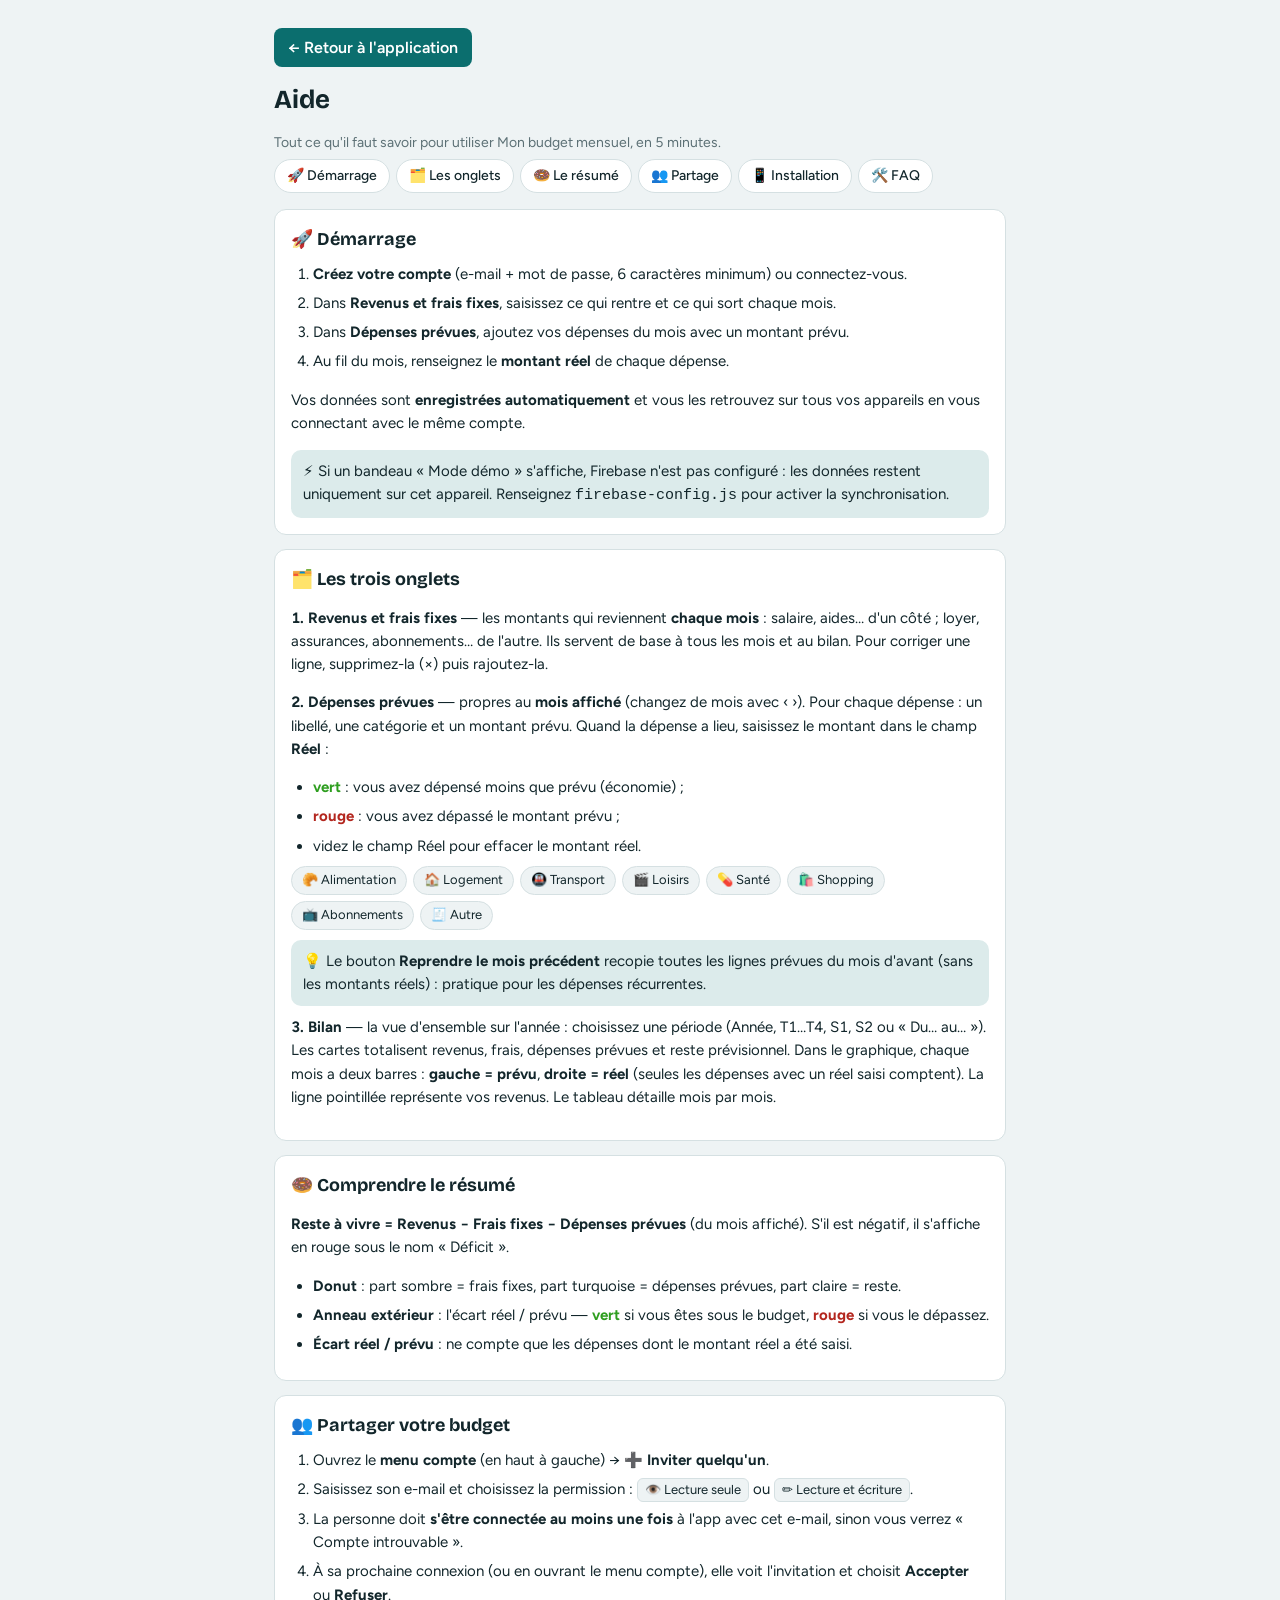
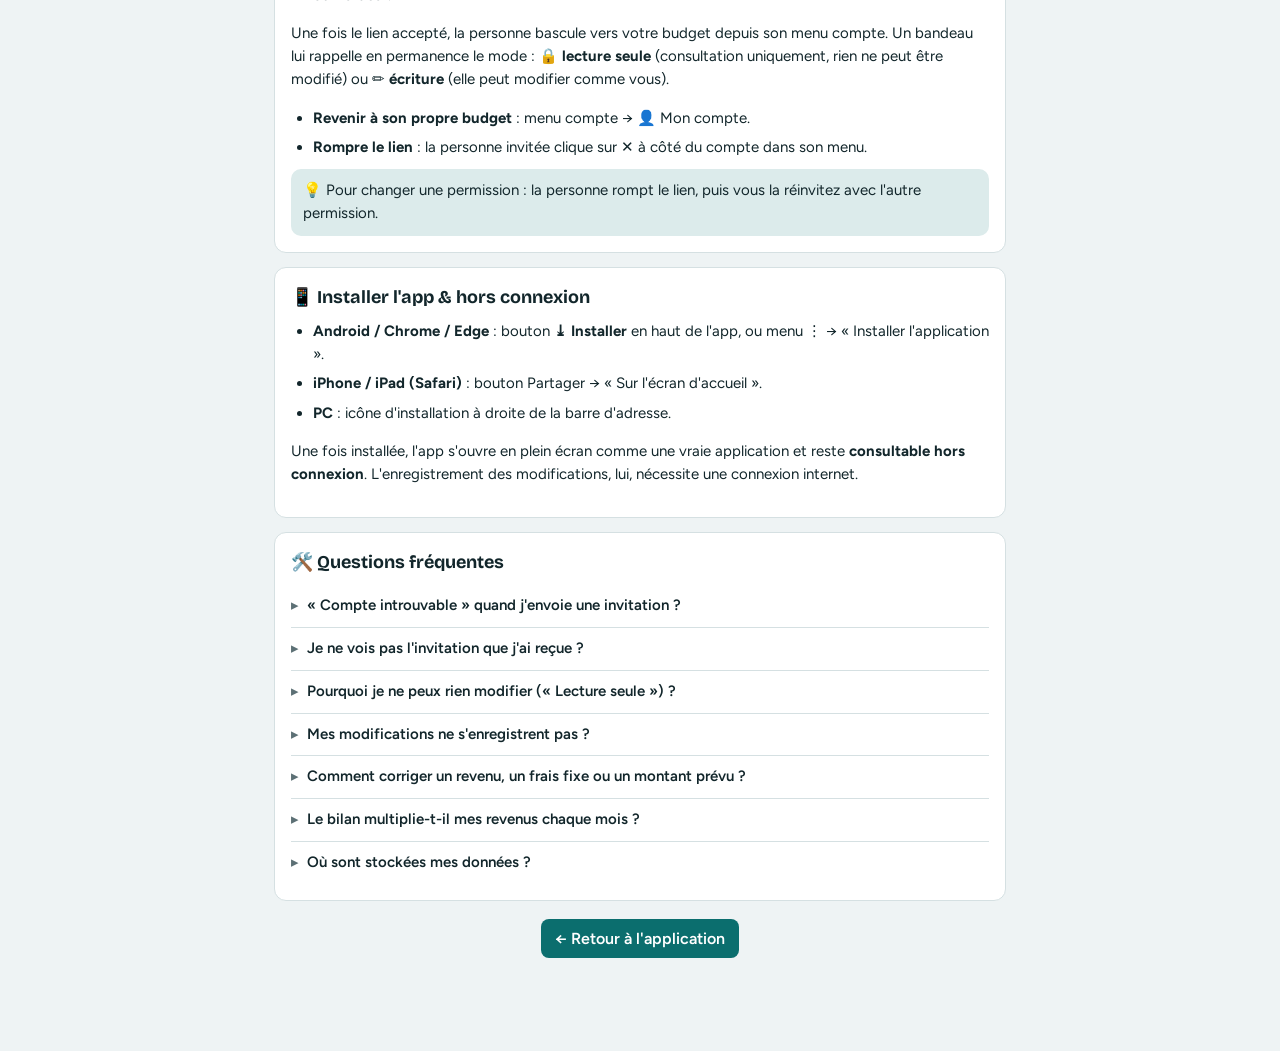
==== aide.html @ 45c4345d "Create aide.html" ====
<!doctype html>
<html lang="fr">
<head>
  <meta charset="utf-8">
  <meta name="viewport" content="width=device-width, initial-scale=1, viewport-fit=cover">
  <title>Aide — Mon budget mensuel</title>
  <meta name="theme-color" content="#EEF3F4" media="(prefers-color-scheme: light)">
  <meta name="theme-color" content="#0F1B1E" media="(prefers-color-scheme: dark)">
  <link rel="manifest" href="./manifest.webmanifest">
  <link rel="icon" href="./icon.svg" type="image/svg+xml">
  <link rel="preconnect" href="https://fonts.googleapis.com">
  <link rel="preconnect" href="https://fonts.gstatic.com" crossorigin>
  <link rel="stylesheet" href="https://fonts.googleapis.com/css2?family=Bricolage+Grotesque:wght@500;700&family=Figtree:wght@400;500;600&display=swap">
  <link rel="stylesheet" href="./styles.css">
  <style>
    html{scroll-behavior:smooth}
    main{max-width:780px}
    section.box{scroll-margin-top:12px}
    section.box p,section.box li{font-size:15px;line-height:1.55}
    section.box ol,section.box ul{margin:8px 0;padding-left:22px;display:grid;gap:6px}
    .btn-back{display:inline-block;background:var(--accent);color:var(--accent-ink);text-decoration:none;font-weight:600;border-radius:8px;padding:8px 14px;margin-bottom:14px}
    .help-nav{display:flex;flex-wrap:wrap;gap:6px;margin:0 0 16px}
    .help-nav a{background:var(--surface);border:1px solid var(--line);color:var(--ink);text-decoration:none;font-size:14px;font-weight:500;border-radius:999px;padding:6px 12px}
    .help-nav a:hover{background:var(--soft)}
    .cats{display:flex;flex-wrap:wrap;gap:6px;margin:8px 0}
    .cats span{background:var(--bg);border:1px solid var(--line);border-radius:999px;padding:4px 10px;font-size:13px}
    .tip{background:var(--soft);border-radius:10px;padding:10px 12px;font-size:14px;margin:10px 0 0}
    .badge{display:inline-block;border:1px solid var(--line);border-radius:6px;padding:1px 7px;font-size:13px;background:var(--bg);white-space:nowrap}
    details{border-bottom:1px solid var(--line);padding:10px 0}
    details:last-of-type{border-bottom:0}
    summary{cursor:pointer;font-weight:600;font-size:15px;list-style:none;display:flex;gap:8px;align-items:baseline}
    summary::-webkit-details-marker{display:none}
    summary::before{content:"▸";color:var(--muted);transition:transform .15s}
    details[open] summary::before{transform:rotate(90deg)}
    details p{margin:8px 0 2px;color:var(--muted)}
    .foot-back{text-align:center;margin-top:18px}
  </style>
</head>
<body>
<main>
  <a class="btn-back" href="./index.html">← Retour à l'application</a>
  <h1>Aide</h1>
  <p class="note">Tout ce qu'il faut savoir pour utiliser Mon budget mensuel, en 5 minutes.</p>

  <nav class="help-nav" aria-label="Sommaire">
    <a href="#demarrage">🚀 Démarrage</a>
    <a href="#onglets">🗂️ Les onglets</a>
    <a href="#resume">🍩 Le résumé</a>
    <a href="#partage">👥 Partage</a>
    <a href="#pwa">📱 Installation</a>
    <a href="#faq">🛠️ FAQ</a>
  </nav>

  <section class="box" id="demarrage">
    <h2>🚀 Démarrage</h2>
    <ol>
      <li><b>Créez votre compte</b> (e-mail + mot de passe, 6 caractères minimum) ou connectez-vous.</li>
      <li>Dans <b>Revenus et frais fixes</b>, saisissez ce qui rentre et ce qui sort chaque mois.</li>
      <li>Dans <b>Dépenses prévues</b>, ajoutez vos dépenses du mois avec un montant prévu.</li>
      <li>Au fil du mois, renseignez le <b>montant réel</b> de chaque dépense.</li>
    </ol>
    <p>Vos données sont <b>enregistrées automatiquement</b> et vous les retrouvez sur tous vos appareils en vous connectant avec le même compte.</p>
    <p class="tip">⚡ Si un bandeau « Mode démo » s'affiche, Firebase n'est pas configuré : les données restent uniquement sur cet appareil. Renseignez <code>firebase-config.js</code> pour activer la synchronisation.</p>
  </section>

  <section class="box" id="onglets">
    <h2>🗂️ Les trois onglets</h2>
    <p><b>1. Revenus et frais fixes</b> — les montants qui reviennent <b>chaque mois</b> : salaire, aides… d'un côté ; loyer, assurances, abonnements… de l'autre. Ils servent de base à tous les mois et au bilan. Pour corriger une ligne, supprimez-la (×) puis rajoutez-la.</p>
    <p><b>2. Dépenses prévues</b> — propres au <b>mois affiché</b> (changez de mois avec ‹ ›). Pour chaque dépense : un libellé, une catégorie et un montant prévu. Quand la dépense a lieu, saisissez le montant dans le champ <b>Réel</b> :</p>
    <ul>
      <li><b class="eco">vert</b> : vous avez dépensé moins que prévu (économie) ;</li>
      <li><b class="neg">rouge</b> : vous avez dépassé le montant prévu ;</li>
      <li>videz le champ Réel pour effacer le montant réel.</li>
    </ul>
    <div class="cats">
      <span>🥐 Alimentation</span><span>🏠 Logement</span><span>🚇 Transport</span><span>🎬 Loisirs</span>
      <span>💊 Santé</span><span>🛍️ Shopping</span><span>📺 Abonnements</span><span>🧾 Autre</span>
    </div>
    <p class="tip">💡 Le bouton <b>Reprendre le mois précédent</b> recopie toutes les lignes prévues du mois d'avant (sans les montants réels) : pratique pour les dépenses récurrentes.</p>
    <p style="margin-top:10px"><b>3. Bilan</b> — la vue d'ensemble sur l'année : choisissez une période (Année, T1…T4, S1, S2 ou « Du… au… »). Les cartes totalisent revenus, frais, dépenses prévues et reste prévisionnel. Dans le graphique, chaque mois a deux barres : <b>gauche = prévu</b>, <b>droite = réel</b> (seules les dépenses avec un réel saisi comptent). La ligne pointillée représente vos revenus. Le tableau détaille mois par mois.</p>
  </section>

  <section class="box" id="resume">
    <h2>🍩 Comprendre le résumé</h2>
    <p><b>Reste à vivre = Revenus − Frais fixes − Dépenses prévues</b> (du mois affiché). S'il est négatif, il s'affiche en rouge sous le nom « Déficit ».</p>
    <ul>
      <li><b>Donut</b> : part sombre = frais fixes, part turquoise = dépenses prévues, part claire = reste.</li>
      <li><b>Anneau extérieur</b> : l'écart réel / prévu — <b class="eco">vert</b> si vous êtes sous le budget, <b class="neg">rouge</b> si vous le dépassez.</li>
      <li><b>Écart réel / prévu</b> : ne compte que les dépenses dont le montant réel a été saisi.</li>
    </ul>
  </section>

  <section class="box" id="partage">
    <h2>👥 Partager votre budget</h2>
    <ol>
      <li>Ouvrez le <b>menu compte</b> (en haut à gauche) → <b>➕ Inviter quelqu'un</b>.</li>
      <li>Saisissez son e-mail et choisissez la permission : <span class="badge">👁️ Lecture seule</span> ou <span class="badge">✏️ Lecture et écriture</span>.</li>
      <li>La personne doit <b>s'être connectée au moins une fois</b> à l'app avec cet e-mail, sinon vous verrez « Compte introuvable ».</li>
      <li>À sa prochaine connexion (ou en ouvrant le menu compte), elle voit l'invitation et choisit <b>Accepter</b> ou <b>Refuser</b>.</li>
    </ol>
    <p>Une fois le lien accepté, la personne bascule vers votre budget depuis son menu compte. Un bandeau lui rappelle en permanence le mode : <b>🔒 lecture seule</b> (consultation uniquement, rien ne peut être modifié) ou <b>✏️ écriture</b> (elle peut modifier comme vous).</p>
    <ul>
      <li><b>Revenir à son propre budget</b> : menu compte → 👤 Mon compte.</li>
      <li><b>Rompre le lien</b> : la personne invitée clique sur ✕ à côté du compte dans son menu.</li>
    </ul>
    <p class="tip">💡 Pour changer une permission : la personne rompt le lien, puis vous la réinvitez avec l'autre permission.</p>
  </section>

  <section class="box" id="pwa">
    <h2>📱 Installer l'app &amp; hors connexion</h2>
    <ul>
      <li><b>Android / Chrome / Edge</b> : bouton <b>⤓ Installer</b> en haut de l'app, ou menu ⋮ → « Installer l'application ».</li>
      <li><b>iPhone / iPad (Safari)</b> : bouton Partager → « Sur l'écran d'accueil ».</li>
      <li><b>PC</b> : icône d'installation à droite de la barre d'adresse.</li>
    </ul>
    <p>Une fois installée, l'app s'ouvre en plein écran comme une vraie application et reste <b>consultable hors connexion</b>. L'enregistrement des modifications, lui, nécessite une connexion internet.</p>
  </section>

  <section class="box" id="faq">
    <h2>🛠️ Questions fréquentes</h2>
    <details>
      <summary>« Compte introuvable » quand j'envoie une invitation ?</summary>
      <p>La personne doit d'abord créer son compte et se connecter au moins une fois à l'app avec l'e-mail que vous avez saisi. Ensuite, réessayez.</p>
    </details>
    <details>
      <summary>Je ne vois pas l'invitation que j'ai reçue ?</summary>
      <p>Elle s'affiche à la connexion. Ouvrez le menu compte (en haut à gauche) pour revérifier, ou déconnectez-vous puis reconnectez-vous.</p>
    </details>
    <details>
      <summary>Pourquoi je ne peux rien modifier (« Lecture seule ») ?</summary>
      <p>Vous consultez le budget de quelqu'un avec la permission 👁️. Demandez-lui de vous réinviter avec la permission ✏️ (après avoir rompu le lien).</p>
    </details>
    <details>
      <summary>Mes modifications ne s'enregistrent pas ?</summary>
      <p>Vérifiez votre connexion internet : un message « Enregistrement impossible » apparaît si la sauvegarde échoue. Assurez-vous aussi de ne pas être en mode démo (bandeau en haut).</p>
    </details>
    <details>
      <summary>Comment corriger un revenu, un frais fixe ou un montant prévu ?</summary>
      <p>Supprimez la ligne avec × puis rajoutez-la avec le bon montant. Seul le champ « Réel » des dépenses prévues est modifiable directement.</p>
    </details>
    <details>
      <summary>Le bilan multiplie-t-il mes revenus chaque mois ?</summary>
      <p>Oui : revenus et frais fixes sont considérés comme identiques chaque mois, multipliés par le nombre de mois de la période. Seules les dépenses prévues varient d'un mois à l'autre.</p>
    </details>
    <details>
      <summary>Où sont stockées mes données ?</summary>
      <p>Dans votre projet Firebase, rattachées à votre compte. Elles ne sont accessibles qu'à vous et aux personnes liées ayant accepté votre invitation, selon la permission accordée. La connexion est gérée par Firebase Authentication.</p>
    </details>
  </section>

  <p class="foot-back"><a class="btn-back" href="./index.html">← Retour à l'application</a></p>
</main>
<script>
if ('serviceWorker' in navigator && (location.protocol === 'https:' || location.hostname === 'localhost')) {
  navigator.serviceWorker.register('./sw.js').catch(function(){});
}
</script>
</body>
</html>
---- styles.css ----
/* ═══════════ Mon budget mensuel — styles ═══════════
   Base : design du collègue · Ajouts : connexion, comptes liés, modales, toast (repo) */
:root{--bg:#EEF3F4;--surface:#FFFFFF;--ink:#12262B;--muted:#5C7075;--line:#D5E0E2;--accent:#0B6E6E;--accent-ink:#FFFFFF;--pos:#0B6E6E;--neg:#B3261E;--soft:#DCEBEB;--c1:#12262B;--c2:#0B6E6E;--c3:#9CCFCB;--eco:#2E9E1F}
@media (prefers-color-scheme:dark){:root{--bg:#0F1B1E;--surface:#17282C;--ink:#E7F0F1;--muted:#93A9AD;--line:#2A4146;--accent:#4FC3C0;--accent-ink:#0F1B1E;--pos:#4FC3C0;--neg:#FF8A80;--soft:#1F383C;--c1:#C9D8DA;--c2:#4FC3C0;--c3:#3E7F83;--eco:#A3E635}}
*{box-sizing:border-box}
[hidden]{display:none!important}
html{scroll-padding-top:env(safe-area-inset-top,0px)}
body{margin:0;background:var(--bg);color:var(--ink);font:400 16px/1.45 Figtree,system-ui,-apple-system,"Segoe UI",sans-serif;font-variant-numeric:tabular-nums;padding-top:env(safe-area-inset-top,0px);padding-bottom:env(safe-area-inset-bottom,0px)}
main{max-width:640px;margin:0 auto;padding:20px 16px 48px}
h1,h2,.big{font-family:"Bricolage Grotesque",Figtree,system-ui,sans-serif}
h1{font-size:22px;margin:0 0 14px;font-weight:700}
h2{font-size:18px;margin:0 0 10px;font-weight:700}
.month{display:flex;align-items:center;justify-content:space-between;background:var(--surface);border:1px solid var(--line);border-radius:12px;padding:6px}
.month b{font-family:"Bricolage Grotesque",sans-serif;font-size:18px;text-transform:capitalize}
button{font:inherit;cursor:pointer;border:0;border-radius:8px;padding:8px 14px;background:var(--accent);color:var(--accent-ink);font-weight:600}
button.ghost{background:transparent;color:var(--ink);padding:8px 12px}
button.ghost:hover{background:var(--soft)}
button:disabled{opacity:.5;cursor:not-allowed}
button:focus-visible,input:focus-visible,select:focus-visible{outline:2px solid var(--accent);outline-offset:2px}
.sum{margin:14px 0;background:var(--surface);border:1px solid var(--line);border-radius:12px;padding:16px}
.rest{display:flex;justify-content:space-between;align-items:baseline;gap:8px}
.rest span{color:var(--muted)}
.big{font-size:34px;font-weight:700;line-height:1.1}
.pos{color:var(--pos)}.neg{color:var(--neg)}.eco{color:var(--eco)}
.pie{display:flex;align-items:center;justify-content:center;gap:18px;flex-wrap:wrap}
.donut{position:relative;width:150px;height:150px;flex:0 0 auto}
.donut svg{width:100%;height:100%;display:block}
.donut .mid{position:absolute;inset:0;display:flex;flex-direction:column;align-items:center;justify-content:center;text-align:center}
.donut .mid span{font-size:12px;color:var(--muted)}
.donut .mid b{font-family:"Bricolage Grotesque",sans-serif;font-size:16px;line-height:1.15}
.legend{flex:1 1 170px;display:grid;gap:9px;font-size:14px}
.legend div{display:flex;align-items:center;gap:8px}
.legend i{width:12px;height:12px;border-radius:3px;background:var(--c);flex:0 0 auto}
.legend span{flex:1;color:var(--muted)}
.legend b{font-weight:600}
.gap{display:flex;justify-content:space-between;gap:8px;margin-top:14px;padding-top:10px;border-top:1px solid var(--line);font-size:14px}
.muted{color:var(--muted)}
.tabs{display:flex;gap:4px;background:var(--soft);padding:4px;border-radius:12px;margin:18px 0 14px}
.tabs button{flex:1;background:transparent;color:var(--muted);padding:10px 8px}
.tabs button[aria-selected="true"],.tabs button.on{background:var(--surface);color:var(--ink);box-shadow:0 1px 2px rgba(0,0,0,.12)}
section.box{background:var(--surface);border:1px solid var(--line);border-radius:12px;padding:16px;margin-bottom:14px}
.row{display:flex;align-items:center;gap:8px;padding:9px 0;border-bottom:1px solid var(--line)}
.row:last-of-type{border-bottom:0}
.row .n{flex:1;min-width:0;overflow-wrap:anywhere}
.row .n small{display:block;color:var(--muted);font-size:13px}
.row .a{font-weight:600;white-space:nowrap}
.x{background:transparent;color:var(--muted);padding:4px 10px;font-size:20px;line-height:1}
.x:hover{color:var(--neg)}
.tot{display:flex;justify-content:space-between;font-weight:600;padding-top:10px;border-top:2px solid var(--line);margin-top:4px}
.empty{color:var(--muted);margin:4px 0 8px}
form{display:flex;flex-wrap:wrap;gap:8px;margin-top:12px}
input,select{font:inherit;color:var(--ink);background:var(--bg);border:1px solid var(--line);border-radius:8px;padding:9px 10px;min-width:0}
input:disabled{opacity:.6}
form input[name=name]{flex:2 1 140px}
form input[name=amount]{flex:1 1 90px}
form select{flex:1 1 120px}
form button{flex:0 0 auto}
.real{width:92px;text-align:right;padding:6px 8px}
.delta{font-size:13px}
.note{color:var(--muted);font-size:14px;margin:0 0 6px}
.foot{display:flex;gap:8px;justify-content:flex-end;margin-top:6px}
.presets{display:flex;flex-wrap:wrap;gap:6px;margin-bottom:12px}
.chip{background:var(--bg);color:var(--ink);border:1px solid var(--line);padding:6px 12px}
.chip[aria-pressed="true"]{background:var(--accent);color:var(--accent-ink);border-color:var(--accent)}
.per{display:flex;align-items:center;gap:12px;flex-wrap:wrap}
.per label{display:flex;align-items:center;gap:6px}
.cards{display:grid;grid-template-columns:1fr 1fr;gap:10px}
.card{background:var(--bg);border-radius:10px;padding:10px 12px}
.card span{display:block;color:var(--muted);font-size:13px}
.card b{font-family:"Bricolage Grotesque",sans-serif;font-size:19px}
.scroll{overflow-x:auto}
.lg{display:flex;flex-wrap:wrap;gap:6px 14px;font-size:13px;color:var(--muted);margin-top:8px}
.lg i{display:inline-block;width:10px;height:10px;border-radius:2px;margin-right:5px;vertical-align:-1px}
.lg i.dash{background:none;border-top:2px dashed var(--ink);height:0;width:14px;border-radius:0}
table{width:100%;border-collapse:collapse;font-size:14px;min-width:420px}
th,td{padding:7px 6px;text-align:right;border-bottom:1px solid var(--line)}
th:first-child,td:first-child{text-align:left}
th{color:var(--muted);font-weight:500;font-size:13px}
tfoot td{font-weight:600;border-bottom:0}

/* ══════════ Ajouts repo : barre supérieure, comptes liés, connexion, modales ══════════ */
.topbar{max-width:640px;margin:0 auto;padding:12px 16px 0;display:flex;align-items:center;justify-content:space-between;gap:8px}
.top-actions{display:flex;align-items:center;gap:4px;min-width:0}
.user-chip{color:var(--muted);font-size:13px;max-width:150px;overflow:hidden;text-overflow:ellipsis;white-space:nowrap}
@media (max-width:560px){.user-chip{display:none}}
.account-switcher{position:relative;min-width:0}
.account-btn{display:flex;align-items:center;gap:6px;border:1px solid var(--line);background:var(--surface);max-width:220px}
.account-btn span:first-child{overflow:hidden;text-overflow:ellipsis;white-space:nowrap}
.account-btn .chevron{font-size:12px;color:var(--muted)}
.account-btn.open{border-color:var(--accent)}
.account-menu{position:absolute;top:calc(100% + 6px);left:0;z-index:40;width:min(320px,86vw);background:var(--surface);border:1px solid var(--line);border-radius:12px;padding:6px;box-shadow:0 8px 24px rgba(0,0,0,.18)}
.account-option{display:flex;align-items:center;gap:8px;width:100%;background:transparent;color:var(--ink);font-weight:500;text-align:left;padding:9px 10px;border-radius:8px}
.account-option:hover{background:var(--soft)}
.account-option.active{background:var(--soft);font-weight:600}
.account-option .mail{flex:1;min-width:0;overflow:hidden;text-overflow:ellipsis;white-space:nowrap}
.account-icon{flex:0 0 auto}
.account-permission{font-size:12px;color:var(--muted);white-space:nowrap}
.account-row{display:flex;align-items:center;gap:2px}
.account-row .account-option{flex:1;min-width:0}
.account-row.active .account-option{background:var(--soft);font-weight:600}
.unlink-btn{background:transparent;color:var(--muted);padding:6px 8px;font-size:14px}
.unlink-btn:hover{color:var(--neg)}
.menu-separator{border-top:1px solid var(--line);margin:6px 4px}
.menu-empty{color:var(--muted);font-size:13px;margin:6px 10px}
.invite-option{color:var(--accent)}
.banner{max-width:608px;margin:10px auto 0;padding:9px 14px;background:var(--surface);border:1px solid var(--line);border-radius:10px;font-size:14px;color:var(--muted);width:calc(100% - 32px)}
.banner.link{color:var(--ink);border-color:var(--neg)}
.banner.link.write-mode{border-color:var(--accent)}
.banner b{overflow-wrap:anywhere}
.auth-wrap{min-height:100vh;display:grid;place-items:center;padding:20px 16px}
.auth-card{width:min(420px,100%);background:var(--surface);border:1px solid var(--line);border-radius:14px;padding:22px}
.auth-tabs{margin:14px 0 4px}
.lbl{display:grid;gap:6px;font-size:14px;color:var(--muted);font-weight:500;flex:1 1 100%;margin-top:8px}
.lbl input,.lbl select{width:100%}
#auth-form button[type=submit]{flex:1 1 100%;margin-top:12px;padding:11px}
.error{color:var(--neg);font-size:14px;margin:8px 0 0;flex:1 1 100%}
.modal-back{position:fixed;inset:0;z-index:60;background:rgba(10,20,22,.5);display:grid;place-items:center;padding:16px}
.modal{width:min(440px,100%);max-height:85vh;overflow:auto;background:var(--surface);border:1px solid var(--line);border-radius:14px;padding:20px}
.modal-actions{display:flex;justify-content:flex-end;gap:8px;margin-top:16px}
.pending-item{display:flex;align-items:center;justify-content:space-between;gap:10px;flex-wrap:wrap;padding:10px 0;border-bottom:1px solid var(--line)}
.pending-item:last-child{border-bottom:0}
.pending-email{font-weight:600;overflow-wrap:anywhere}
.pending-permission{font-size:13px;color:var(--muted)}
.pending-actions{display:flex;gap:6px}
.btn-refuse{background:transparent;color:var(--neg);border:1px solid var(--line)}
.toast{position:fixed;left:50%;bottom:calc(20px + env(safe-area-inset-bottom,0px));transform:translateX(-50%) translateY(8px);z-index:80;background:var(--ink);color:var(--bg);padding:10px 16px;border-radius:10px;font-size:14px;font-weight:500;opacity:0;transition:opacity .25s,transform .25s;max-width:90vw;text-align:center}
.toast.show{opacity:1;transform:translateX(-50%) translateY(0)}

/* ══════════ RESPONSIVE : téléphone / tablette / PC ══════════ */

/* ── Téléphones (≤ 599 px) : compact ── */
@media (max-width:599.98px){
  main{padding:16px 12px 40px}
  .topbar{padding:10px 12px 0}
  h1{font-size:20px}
  .tabs button{font-size:13px;padding:9px 4px;line-height:1.25}
  .account-btn{max-width:160px}
  .banner{width:calc(100% - 24px)}
  .sum{padding:14px}
  section.box{padding:14px}
  .real{width:78px}
  .modal{padding:16px}
}
/* Petits téléphones (≤ 480 px) : formulaires empilés, grosses zones tactiles */
@media (max-width:480px){
  form input[name=name],form input[name=amount],form select{flex:1 1 100%}
  form button{flex:1 1 100%;padding:11px}
  .cards{gap:8px}
  .card b{font-size:17px}
}

/* ── Tablettes (≥ 600 px) : colonne élargie ── */
@media (min-width:600px){
  main{max-width:720px;padding:24px 20px 56px}
  .topbar{max-width:720px;padding:14px 20px 0}
  .banner{max-width:688px}
  .donut{width:160px;height:160px}
  .cards{grid-template-columns:repeat(4,1fr)}
  .auth-card{padding:26px}
}

/* ── PC et tablette paysage (≥ 900 px) : mise en page 2 colonnes ── */
@media (min-width:900px){
  main{max-width:960px;padding:28px 24px 64px}
  .topbar{max-width:960px;padding:16px 24px 0}
  .banner{max-width:928px}
  h1{font-size:26px}
  .sum{padding:20px}
  .donut{width:180px;height:180px}
  .donut .mid b{font-size:18px}
  .legend{max-width:420px;font-size:15px}
  .pie{gap:28px}
  /* Onglet « Revenus et frais fixes » : les deux listes côte à côte */
  #view.tab-fixes{display:grid;grid-template-columns:1fr 1fr;gap:14px;align-items:start}
  #view.tab-fixes>section.box{margin-bottom:0}
  /* Onglet « Bilan » : Période + cartes côte à côte, graphique et tableau en pleine largeur */
  #view.tab-year{display:grid;grid-template-columns:1fr 1fr;gap:14px;align-items:start}
  #view.tab-year>.month{grid-column:1/-1;margin-bottom:0!important}
  #view.tab-year>section.box{margin-bottom:0}
  #view.tab-year>section.box:nth-of-type(n+3){grid-column:1/-1}
  .cards{grid-template-columns:1fr 1fr}
  table{min-width:0}
  .row{padding:10px 0}
}
/* ══════════ v4 : accès accordés, vérification, annulation ══════════ */
.menu-title{font-size:12px;text-transform:uppercase;letter-spacing:.04em;color:var(--muted);margin:8px 10px 4px;font-weight:600}
.account-option.static{cursor:default}
.account-option.static:hover{background:transparent}
.banner.warn{border-color:var(--accent);color:var(--ink);display:flex;flex-wrap:wrap;align-items:center;gap:8px}
.banner.warn span{flex:1 1 220px}
button.sm{padding:5px 10px;font-size:13px}
.link-btn{background:none;color:var(--accent);font-weight:600;padding:8px 0;font-size:14px;text-decoration:underline;width:100%;text-align:center}
.error.ok{color:var(--pos)}
.toast{display:flex;align-items:center;justify-content:center;gap:10px}
.toast-btn{background:transparent;color:var(--bg);border:1px solid currentColor;border-radius:6px;padding:3px 10px;font-size:13px;font-weight:600}
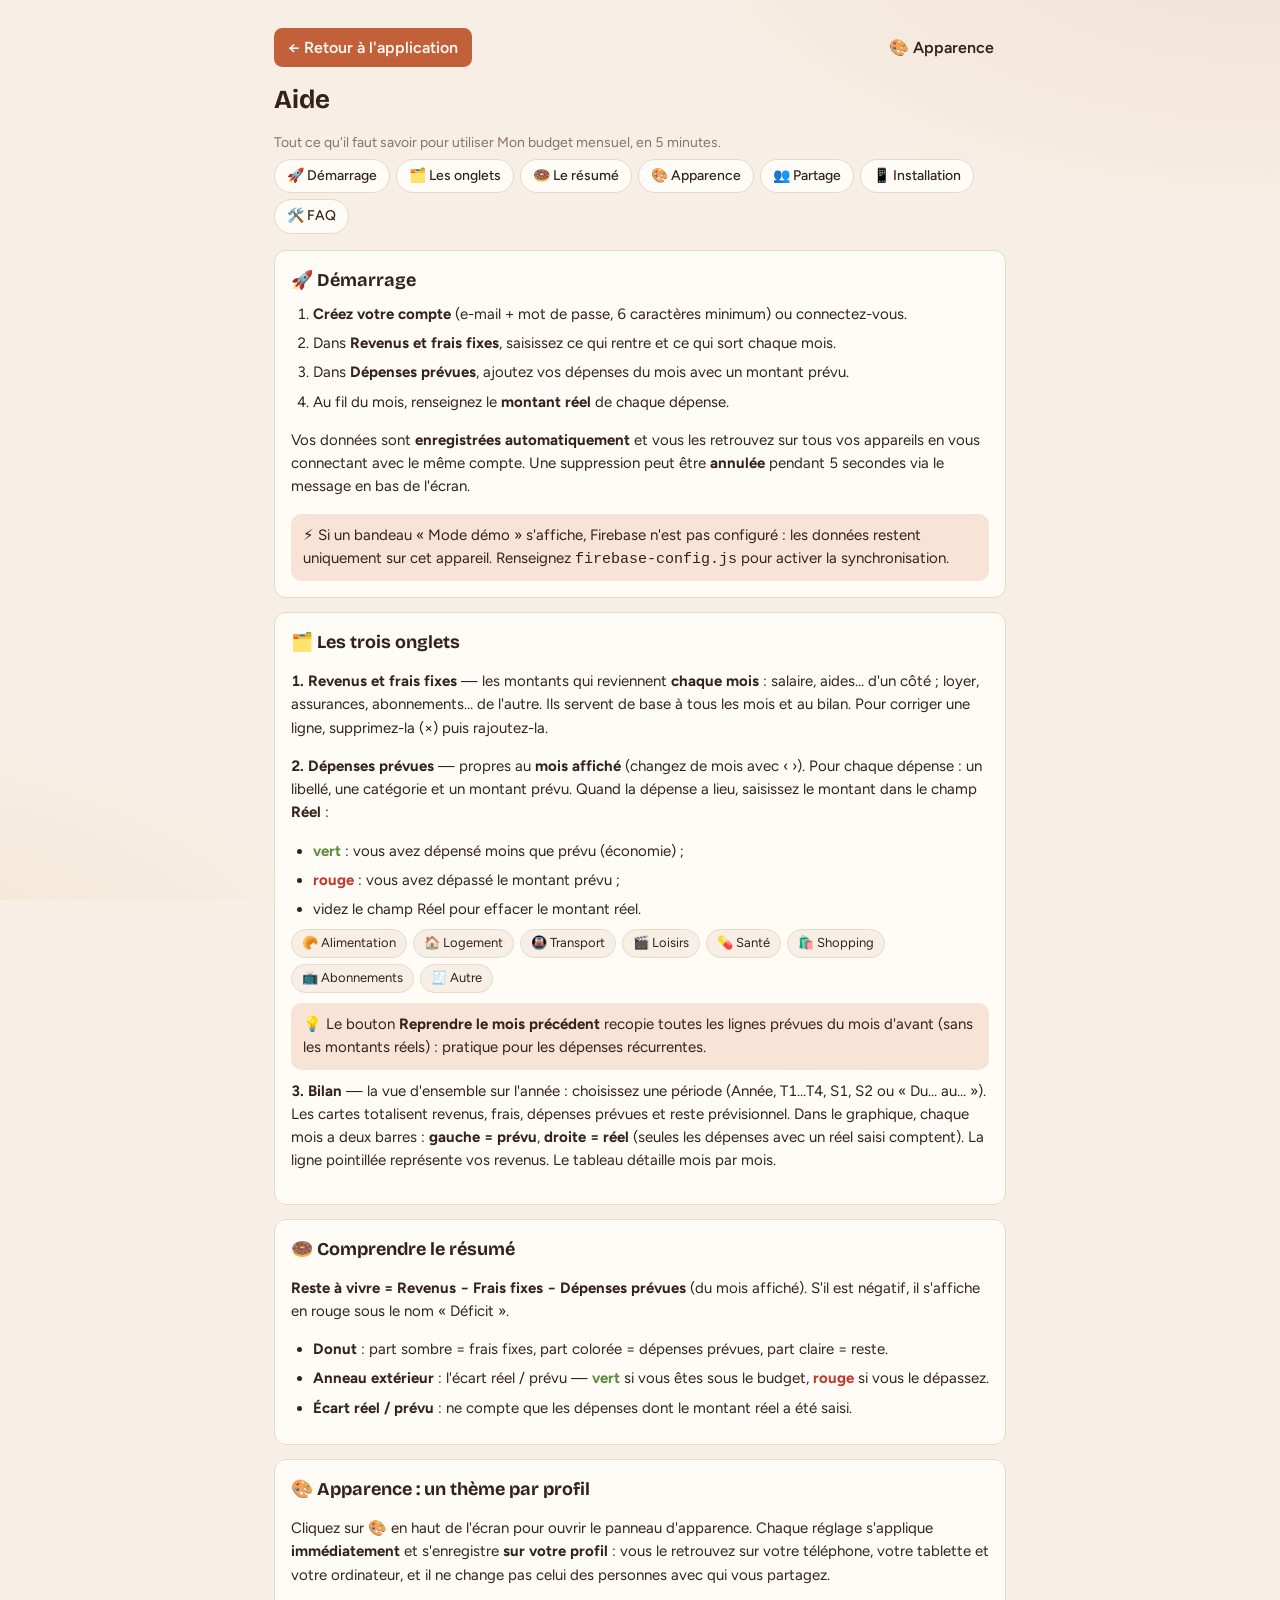
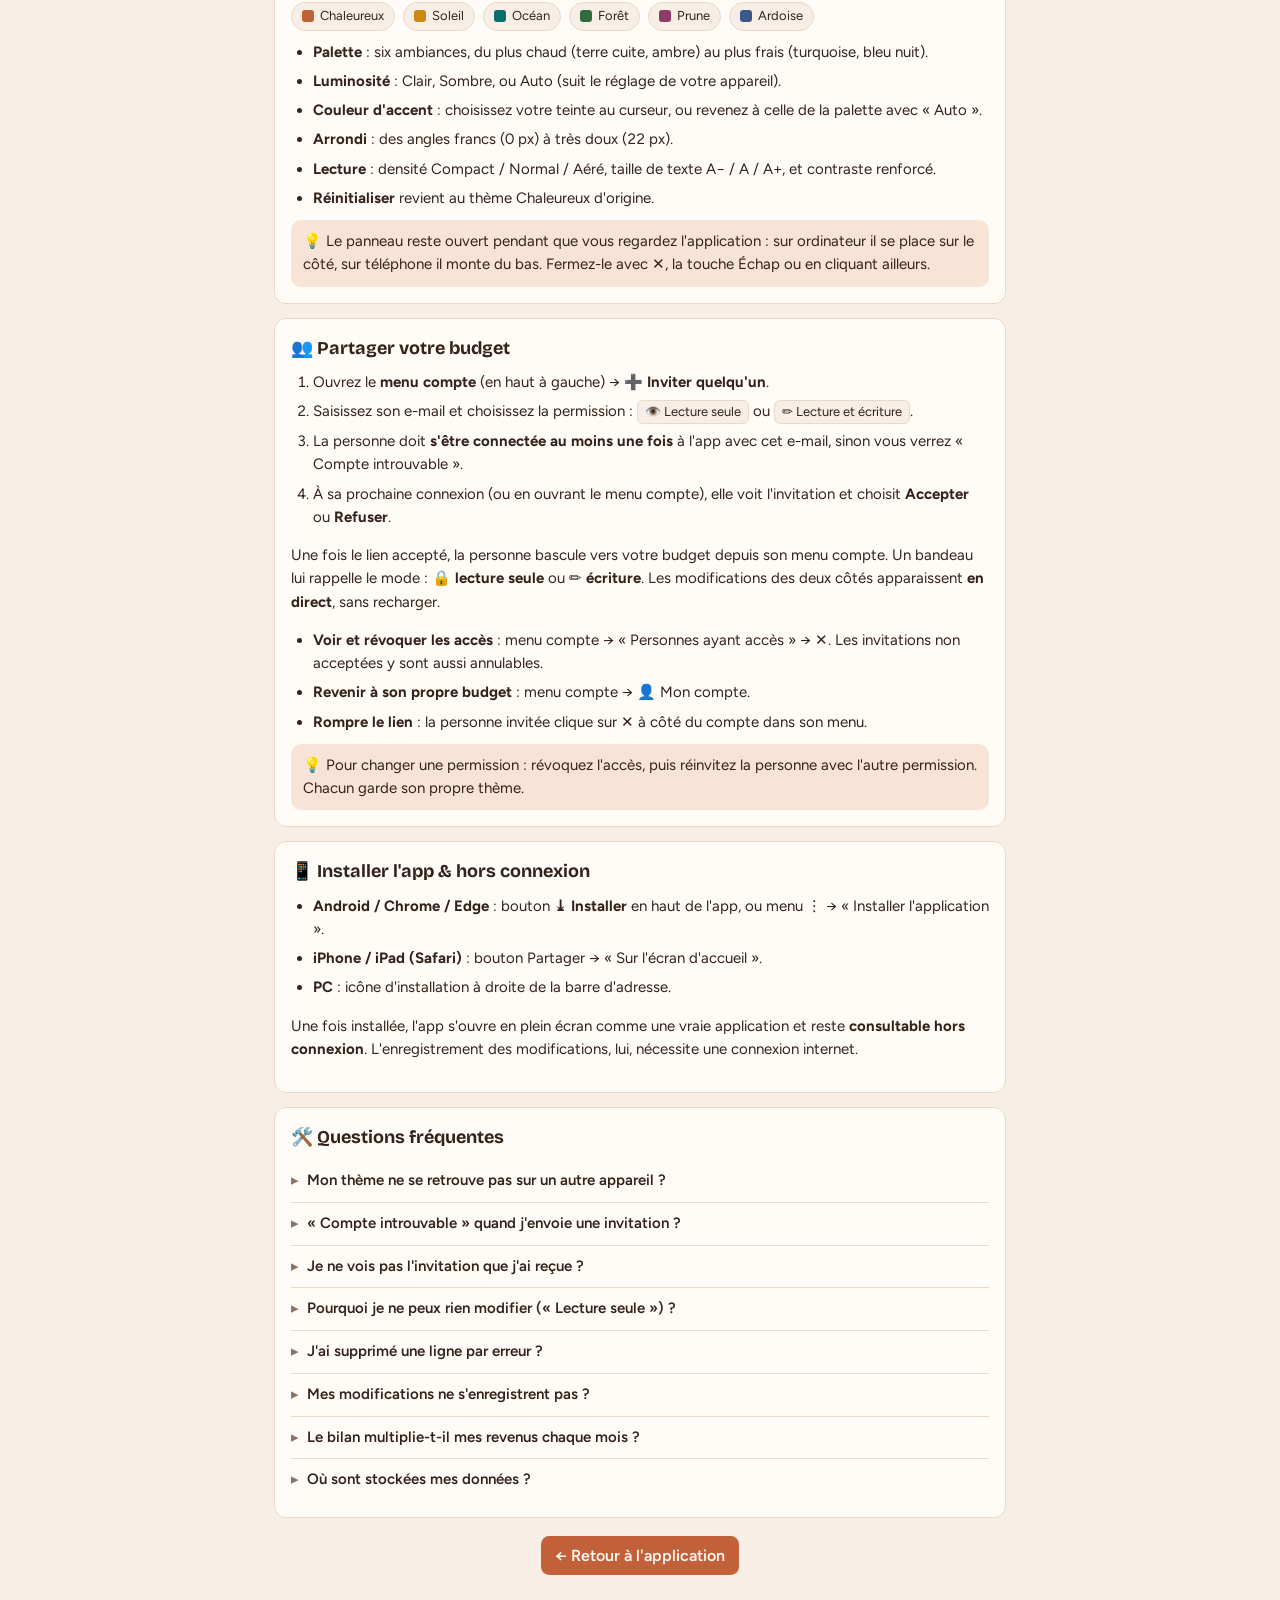
==== commit ffd7fce3: "Update aide.html" ====
--- a/aide.html
+++ b/aide.html
@@ -1,11 +1,23 @@
 <!doctype html>
-<html lang="fr">
+<html lang="fr" data-theme="chaleureux" data-mode="light" data-density="normal" data-contrast="normal">
 <head>
   <meta charset="utf-8">
   <meta name="viewport" content="width=device-width, initial-scale=1, viewport-fit=cover">
   <title>Aide — Mon budget mensuel</title>
-  <meta name="theme-color" content="#EEF3F4" media="(prefers-color-scheme: light)">
-  <meta name="theme-color" content="#0F1B1E" media="(prefers-color-scheme: dark)">
+  <script>
+  (function(){try{
+    var p=JSON.parse(localStorage.getItem('budget.prefs.last')||'{}');
+    var d=p.mode==='dark'||((!p.mode||p.mode==='auto')&&matchMedia('(prefers-color-scheme: dark)').matches);
+    var r=document.documentElement;
+    r.dataset.theme=p.theme||'chaleureux'; r.dataset.mode=d?'dark':'light';
+    r.dataset.density=p.density||'normal'; r.dataset.contrast=p.contrast?'high':'normal';
+    r.style.setProperty('--r',(p.radius==null?12:p.radius)+'px');
+    r.style.setProperty('--ts',String({s:0.94,m:1,l:1.08}[p.text||'m']));
+    if(p.accent!=null){var l=d?64:38;r.style.setProperty('--accent','hsl('+p.accent+' 62% '+l+'%)');
+      r.style.setProperty('--soft',d?'hsl('+p.accent+' 26% 21%)':'hsl('+p.accent+' 56% 92%)');
+      r.style.setProperty('--c2','hsl('+p.accent+' 62% '+l+'%)');}
+  }catch(e){}})();
+  </script>
   <link rel="manifest" href="./manifest.webmanifest">
   <link rel="icon" href="./icon.svg" type="image/svg+xml">
   <link rel="preconnect" href="https://fonts.googleapis.com">
@@ -16,16 +28,20 @@
     html{scroll-behavior:smooth}
     main{max-width:780px}
     section.box{scroll-margin-top:12px}
-    section.box p,section.box li{font-size:15px;line-height:1.55}
+    section.box p,section.box li{font-size:calc(15px*var(--ts));line-height:1.55}
     section.box ol,section.box ul{margin:8px 0;padding-left:22px;display:grid;gap:6px}
-    .btn-back{display:inline-block;background:var(--accent);color:var(--accent-ink);text-decoration:none;font-weight:600;border-radius:8px;padding:8px 14px;margin-bottom:14px}
+    .help-top{display:flex;align-items:center;justify-content:space-between;gap:10px;flex-wrap:wrap;margin-bottom:14px}
+    .btn-back{display:inline-block;background:var(--accent);color:var(--accent-ink);text-decoration:none;font-weight:600;border-radius:var(--r2);padding:8px 14px}
     .help-nav{display:flex;flex-wrap:wrap;gap:6px;margin:0 0 16px}
-    .help-nav a{background:var(--surface);border:1px solid var(--line);color:var(--ink);text-decoration:none;font-size:14px;font-weight:500;border-radius:999px;padding:6px 12px}
+    .help-nav a{background:var(--surface);border:1px solid var(--line);color:var(--ink);text-decoration:none;font-size:14px;font-weight:500;border-radius:var(--rp);padding:6px 12px}
     .help-nav a:hover{background:var(--soft)}
     .cats{display:flex;flex-wrap:wrap;gap:6px;margin:8px 0}
-    .cats span{background:var(--bg);border:1px solid var(--line);border-radius:999px;padding:4px 10px;font-size:13px}
-    .tip{background:var(--soft);border-radius:10px;padding:10px 12px;font-size:14px;margin:10px 0 0}
+    .cats span{background:var(--bg);border:1px solid var(--line);border-radius:var(--rp);padding:4px 10px;font-size:13px}
+    .tip{background:var(--soft);border-radius:var(--r3);padding:10px 12px;font-size:14px;margin:10px 0 0}
     .badge{display:inline-block;border:1px solid var(--line);border-radius:6px;padding:1px 7px;font-size:13px;background:var(--bg);white-space:nowrap}
+    .pal{display:flex;flex-wrap:wrap;gap:8px;margin:10px 0 0}
+    .pal span{display:flex;align-items:center;gap:6px;border:1px solid var(--line);border-radius:var(--rp);padding:4px 10px;font-size:13px;background:var(--bg)}
+    .pal i{width:12px;height:12px;border-radius:3px;display:inline-block}
     details{border-bottom:1px solid var(--line);padding:10px 0}
     details:last-of-type{border-bottom:0}
     summary{cursor:pointer;font-weight:600;font-size:15px;list-style:none;display:flex;gap:8px;align-items:baseline}
@@ -38,7 +54,10 @@
 </head>
 <body>
 <main>
-  <a class="btn-back" href="./index.html">← Retour à l'application</a>
+  <div class="help-top">
+    <a class="btn-back" href="./index.html">← Retour à l'application</a>
+    <button class="ghost" type="button" data-theme-open title="Apparence" aria-label="Changer l'apparence">🎨 Apparence</button>
+  </div>
   <h1>Aide</h1>
   <p class="note">Tout ce qu'il faut savoir pour utiliser Mon budget mensuel, en 5 minutes.</p>
 
@@ -46,6 +65,7 @@
     <a href="#demarrage">🚀 Démarrage</a>
     <a href="#onglets">🗂️ Les onglets</a>
     <a href="#resume">🍩 Le résumé</a>
+    <a href="#apparence">🎨 Apparence</a>
     <a href="#partage">👥 Partage</a>
     <a href="#pwa">📱 Installation</a>
     <a href="#faq">🛠️ FAQ</a>
@@ -59,7 +79,7 @@
       <li>Dans <b>Dépenses prévues</b>, ajoutez vos dépenses du mois avec un montant prévu.</li>
       <li>Au fil du mois, renseignez le <b>montant réel</b> de chaque dépense.</li>
     </ol>
-    <p>Vos données sont <b>enregistrées automatiquement</b> et vous les retrouvez sur tous vos appareils en vous connectant avec le même compte.</p>
+    <p>Vos données sont <b>enregistrées automatiquement</b> et vous les retrouvez sur tous vos appareils en vous connectant avec le même compte. Une suppression peut être <b>annulée</b> pendant 5 secondes via le message en bas de l'écran.</p>
     <p class="tip">⚡ Si un bandeau « Mode démo » s'affiche, Firebase n'est pas configuré : les données restent uniquement sur cet appareil. Renseignez <code>firebase-config.js</code> pour activer la synchronisation.</p>
   </section>
 
@@ -84,10 +104,32 @@
     <h2>🍩 Comprendre le résumé</h2>
     <p><b>Reste à vivre = Revenus − Frais fixes − Dépenses prévues</b> (du mois affiché). S'il est négatif, il s'affiche en rouge sous le nom « Déficit ».</p>
     <ul>
-      <li><b>Donut</b> : part sombre = frais fixes, part turquoise = dépenses prévues, part claire = reste.</li>
+      <li><b>Donut</b> : part sombre = frais fixes, part colorée = dépenses prévues, part claire = reste.</li>
       <li><b>Anneau extérieur</b> : l'écart réel / prévu — <b class="eco">vert</b> si vous êtes sous le budget, <b class="neg">rouge</b> si vous le dépassez.</li>
       <li><b>Écart réel / prévu</b> : ne compte que les dépenses dont le montant réel a été saisi.</li>
     </ul>
+  </section>
+
+  <section class="box" id="apparence">
+    <h2>🎨 Apparence : un thème par profil</h2>
+    <p>Cliquez sur <b>🎨</b> en haut de l'écran pour ouvrir le panneau d'apparence. Chaque réglage s'applique <b>immédiatement</b> et s'enregistre <b>sur votre profil</b> : vous le retrouvez sur votre téléphone, votre tablette et votre ordinateur, et il ne change pas celui des personnes avec qui vous partagez.</p>
+    <div class="pal">
+      <span><i style="background:#C2603A"></i>Chaleureux</span>
+      <span><i style="background:#C98A16"></i>Soleil</span>
+      <span><i style="background:#0B6E6E"></i>Océan</span>
+      <span><i style="background:#2F6B3F"></i>Forêt</span>
+      <span><i style="background:#8E3B6B"></i>Prune</span>
+      <span><i style="background:#3A5A8C"></i>Ardoise</span>
+    </div>
+    <ul style="margin-top:10px">
+      <li><b>Palette</b> : six ambiances, du plus chaud (terre cuite, ambre) au plus frais (turquoise, bleu nuit).</li>
+      <li><b>Luminosité</b> : Clair, Sombre, ou Auto (suit le réglage de votre appareil).</li>
+      <li><b>Couleur d'accent</b> : choisissez votre teinte au curseur, ou revenez à celle de la palette avec « Auto ».</li>
+      <li><b>Arrondi</b> : des angles francs (0 px) à très doux (22 px).</li>
+      <li><b>Lecture</b> : densité Compact / Normal / Aéré, taille de texte A− / A / A+, et contraste renforcé.</li>
+      <li><b>Réinitialiser</b> revient au thème Chaleureux d'origine.</li>
+    </ul>
+    <p class="tip">💡 Le panneau reste ouvert pendant que vous regardez l'application : sur ordinateur il se place sur le côté, sur téléphone il monte du bas. Fermez-le avec ✕, la touche Échap ou en cliquant ailleurs.</p>
   </section>
 
   <section class="box" id="partage">
@@ -98,12 +140,13 @@
       <li>La personne doit <b>s'être connectée au moins une fois</b> à l'app avec cet e-mail, sinon vous verrez « Compte introuvable ».</li>
       <li>À sa prochaine connexion (ou en ouvrant le menu compte), elle voit l'invitation et choisit <b>Accepter</b> ou <b>Refuser</b>.</li>
     </ol>
-    <p>Une fois le lien accepté, la personne bascule vers votre budget depuis son menu compte. Un bandeau lui rappelle en permanence le mode : <b>🔒 lecture seule</b> (consultation uniquement, rien ne peut être modifié) ou <b>✏️ écriture</b> (elle peut modifier comme vous).</p>
-    <ul>
+    <p>Une fois le lien accepté, la personne bascule vers votre budget depuis son menu compte. Un bandeau lui rappelle le mode : <b>🔒 lecture seule</b> ou <b>✏️ écriture</b>. Les modifications des deux côtés apparaissent <b>en direct</b>, sans recharger.</p>
+    <ul>
+      <li><b>Voir et révoquer les accès</b> : menu compte → « Personnes ayant accès » → ✕. Les invitations non acceptées y sont aussi annulables.</li>
       <li><b>Revenir à son propre budget</b> : menu compte → 👤 Mon compte.</li>
       <li><b>Rompre le lien</b> : la personne invitée clique sur ✕ à côté du compte dans son menu.</li>
     </ul>
-    <p class="tip">💡 Pour changer une permission : la personne rompt le lien, puis vous la réinvitez avec l'autre permission.</p>
+    <p class="tip">💡 Pour changer une permission : révoquez l'accès, puis réinvitez la personne avec l'autre permission. Chacun garde son propre thème.</p>
   </section>
 
   <section class="box" id="pwa">
@@ -119,6 +162,10 @@
   <section class="box" id="faq">
     <h2>🛠️ Questions fréquentes</h2>
     <details>
+      <summary>Mon thème ne se retrouve pas sur un autre appareil ?</summary>
+      <p>Connectez-vous avec le même compte : l'apparence est liée au profil, pas à l'appareil. Hors connexion, le dernier thème utilisé s'applique quand même immédiatement.</p>
+    </details>
+    <details>
       <summary>« Compte introuvable » quand j'envoie une invitation ?</summary>
       <p>La personne doit d'abord créer son compte et se connecter au moins une fois à l'app avec l'e-mail que vous avez saisi. Ensuite, réessayez.</p>
     </details>
@@ -128,17 +175,17 @@
     </details>
     <details>
       <summary>Pourquoi je ne peux rien modifier (« Lecture seule ») ?</summary>
-      <p>Vous consultez le budget de quelqu'un avec la permission 👁️. Demandez-lui de vous réinviter avec la permission ✏️ (après avoir rompu le lien).</p>
+      <p>Vous consultez le budget de quelqu'un avec la permission 👁️. Demandez-lui de vous réinviter avec la permission ✏️ après avoir révoqué l'accès.</p>
+    </details>
+    <details>
+      <summary>J'ai supprimé une ligne par erreur ?</summary>
+      <p>Cliquez sur <b>Annuler</b> dans le message qui apparaît en bas de l'écran : vous avez 5 secondes pour la restaurer à l'identique.</p>
     </details>
     <details>
       <summary>Mes modifications ne s'enregistrent pas ?</summary>
       <p>Vérifiez votre connexion internet : un message « Enregistrement impossible » apparaît si la sauvegarde échoue. Assurez-vous aussi de ne pas être en mode démo (bandeau en haut).</p>
     </details>
     <details>
-      <summary>Comment corriger un revenu, un frais fixe ou un montant prévu ?</summary>
-      <p>Supprimez la ligne avec × puis rajoutez-la avec le bon montant. Seul le champ « Réel » des dépenses prévues est modifiable directement.</p>
-    </details>
-    <details>
       <summary>Le bilan multiplie-t-il mes revenus chaque mois ?</summary>
       <p>Oui : revenus et frais fixes sont considérés comme identiques chaque mois, multipliés par le nombre de mois de la période. Seules les dépenses prévues varient d'un mois à l'autre.</p>
     </details>
@@ -150,6 +197,11 @@
 
   <p class="foot-back"><a class="btn-back" href="./index.html">← Retour à l'application</a></p>
 </main>
+<script type="module">
+import { initThemeUI, applyPrefs, readCache } from './theme.js';
+applyPrefs(readCache(), { notify: false });
+initThemeUI({ saveHint: 'Enregistré sur cet appareil' });
+</script>
 <script>
 if ('serviceWorker' in navigator && (location.protocol === 'https:' || location.hostname === 'localhost')) {
   navigator.serviceWorker.register('./sw.js').catch(function(){});
--- a/styles.css
+++ b/styles.css
@@ -1,23 +1,63 @@
-/* ═══════════ Mon budget mensuel — styles ═══════════
-   Base : design du collègue · Ajouts : connexion, comptes liés, modales, toast (repo) */
-:root{--bg:#EEF3F4;--surface:#FFFFFF;--ink:#12262B;--muted:#5C7075;--line:#D5E0E2;--accent:#0B6E6E;--accent-ink:#FFFFFF;--pos:#0B6E6E;--neg:#B3261E;--soft:#DCEBEB;--c1:#12262B;--c2:#0B6E6E;--c3:#9CCFCB;--eco:#2E9E1F}
-@media (prefers-color-scheme:dark){:root{--bg:#0F1B1E;--surface:#17282C;--ink:#E7F0F1;--muted:#93A9AD;--line:#2A4146;--accent:#4FC3C0;--accent-ink:#0F1B1E;--pos:#4FC3C0;--neg:#FF8A80;--soft:#1F383C;--c1:#C9D8DA;--c2:#4FC3C0;--c3:#3E7F83;--eco:#A3E635}}
-*{box-sizing:border-box}
+/* ═══════════ Mon budget mensuel — styles & thèmes ═══════════ */
+:root{
+  --r:12px; --r2:calc(var(--r)*.68); --r3:calc(var(--r)*.85); --rp:999px;
+  --d:1; --ts:1;
+  --bg:#F7EFE6;--surface:#FFFBF6;--ink:#33221A;--muted:#8A7264;--line:#E8D9C9;
+  --accent:#C2603A;--accent-ink:#FFF7F1;--soft:#F7E4D6;
+  --pos:#2F7D5D;--neg:#C0392B;--eco:#5C8C3A;--gold:#C98A16;
+  --c1:#6B4A38;--c2:#C2603A;--c3:#E8B98A;--scrim:rgba(51,34,26,.42);
+  color-scheme:light;
+}
+:root[data-theme="ocean"]{--bg:#EEF3F4;--surface:#FFFFFF;--ink:#12262B;--muted:#5C7075;--line:#D5E0E2;--accent:#0B6E6E;--accent-ink:#FFFFFF;--soft:#DCEBEB;--pos:#0B6E6E;--neg:#B3261E;--eco:#2E9E1F;--gold:#B8860B;--c1:#12262B;--c2:#0B6E6E;--c3:#9CCFCB;--scrim:rgba(10,20,22,.5)}
+:root[data-theme="foret"]{--bg:#EDF3EC;--surface:#FFFFFF;--ink:#16281B;--muted:#5E7360;--line:#D5E2D3;--accent:#2F6B3F;--accent-ink:#F4FBF3;--soft:#DDEBDA;--pos:#2F6B3F;--neg:#B3261E;--eco:#4C8B2B;--gold:#B08A1E;--c1:#23392A;--c2:#4C8B2B;--c3:#A9C9A0;--scrim:rgba(16,32,20,.45)}
+:root[data-theme="soleil"]{--bg:#FBF3E1;--surface:#FFFDF6;--ink:#33280F;--muted:#8A7A55;--line:#EFE1C4;--accent:#A06A0B;--accent-ink:#FFFAEE;--soft:#F7E7C6;--pos:#2F7D5D;--neg:#C0392B;--eco:#5C8C3A;--gold:#C98A16;--c1:#6B5628;--c2:#C98A16;--c3:#E8CE8A;--scrim:rgba(51,40,15,.42)}
+:root[data-theme="prune"]{--bg:#F6EEF3;--surface:#FFFBFE;--ink:#2B1A28;--muted:#7C6478;--line:#E7D7E3;--accent:#8E3B6B;--accent-ink:#FFF6FB;--soft:#F1DDE9;--pos:#2E7D6B;--neg:#C2334D;--eco:#5C8C3A;--gold:#B8860B;--c1:#4A2A40;--c2:#8E3B6B;--c3:#D9A6C4;--scrim:rgba(43,26,40,.45)}
+:root[data-theme="ardoise"]{--bg:#EFF2F6;--surface:#FFFFFF;--ink:#1B2430;--muted:#66748A;--line:#DBE2EC;--accent:#3A5A8C;--accent-ink:#F5F9FF;--soft:#E2E8F3;--pos:#2E7D5B;--neg:#C0392B;--eco:#4C8B2B;--gold:#B08A1E;--c1:#2A3646;--c2:#3A5A8C;--c3:#A9BAD4;--scrim:rgba(20,28,40,.48)}
+
+:root[data-mode="dark"]{
+  --bg:#1E1512;--surface:#2A1E19;--ink:#F7EBE0;--muted:#B9A08E;--line:#413029;
+  --accent:#E8875C;--accent-ink:#241611;--soft:#3A2A22;
+  --pos:#6FCF97;--neg:#FF8A7A;--eco:#A9D977;--gold:#E8B44A;
+  --c1:#D9B99F;--c2:#E8875C;--c3:#7A5A46;--scrim:rgba(0,0,0,.58);
+  color-scheme:dark;
+}
+:root[data-mode="dark"][data-theme="ocean"]{--bg:#0F1B1E;--surface:#17282C;--ink:#E7F0F1;--muted:#93A9AD;--line:#2A4146;--accent:#4FC3C0;--accent-ink:#0F1B1E;--soft:#1F383C;--pos:#4FC3C0;--neg:#FF8A80;--eco:#A3E635;--gold:#E0B84C;--c1:#C9D8DA;--c2:#4FC3C0;--c3:#3E7F83}
+:root[data-mode="dark"][data-theme="foret"]{--bg:#0F1A13;--surface:#18261C;--ink:#E6F0E4;--muted:#94AC96;--line:#2A3F2E;--accent:#6FCF7F;--accent-ink:#0F1A13;--soft:#223528;--pos:#6FCF7F;--neg:#FF8A80;--eco:#B7E36A;--gold:#E0B84C;--c1:#C6DCC4;--c2:#6FCF7F;--c3:#3F6B49}
+:root[data-mode="dark"][data-theme="soleil"]{--bg:#1C1710;--surface:#262017;--ink:#F6EBD8;--muted:#B6A484;--line:#3E3427;--accent:#E8B44A;--accent-ink:#241C0E;--soft:#3A3020;--pos:#6FCF97;--neg:#FF8A7A;--eco:#B7E36A;--gold:#E8B44A;--c1:#DCC9A2;--c2:#E8B44A;--c3:#7A6534}
+:root[data-mode="dark"][data-theme="prune"]{--bg:#1A1018;--surface:#261826;--ink:#F3E7F0;--muted:#B296AC;--line:#3E2A3B;--accent:#E07AB0;--accent-ink:#231220;--soft:#332030;--pos:#6FCF97;--neg:#FF8A9E;--eco:#A9D977;--gold:#E0B84C;--c1:#DEC3D6;--c2:#E07AB0;--c3:#7A4A68}
+:root[data-mode="dark"][data-theme="ardoise"]{--bg:#111823;--surface:#1A2331;--ink:#E8EDF6;--muted:#94A3B8;--line:#2B3849;--accent:#7FA8E0;--accent-ink:#101823;--soft:#223044;--pos:#6FCF97;--neg:#FF8A80;--eco:#A9D977;--gold:#E0B84C;--c1:#C7D3E4;--c2:#7FA8E0;--c3:#41597E}
+
+:root[data-density="compact"]{--d:.8}
+:root[data-density="large"]{--d:1.18}
+:root[data-contrast="high"]{--muted:color-mix(in srgb,var(--ink) 80%,var(--bg));--line:color-mix(in srgb,var(--ink) 36%,var(--bg))}
+
+*{box-sizing:border-box;scrollbar-width:thin;scrollbar-color:color-mix(in srgb,var(--accent) 58%,var(--surface)) var(--soft)}
+::-webkit-scrollbar{width:10px;height:10px}
+::-webkit-scrollbar-track{background:var(--soft);border-radius:var(--rp)}
+::-webkit-scrollbar-thumb{background:color-mix(in srgb,var(--accent) 60%,var(--surface));border-radius:var(--rp);border:2px solid var(--soft)}
+::-webkit-scrollbar-thumb:hover{background:var(--accent)}
 [hidden]{display:none!important}
 html{scroll-padding-top:env(safe-area-inset-top,0px)}
-body{margin:0;background:var(--bg);color:var(--ink);font:400 16px/1.45 Figtree,system-ui,-apple-system,"Segoe UI",sans-serif;font-variant-numeric:tabular-nums;padding-top:env(safe-area-inset-top,0px);padding-bottom:env(safe-area-inset-bottom,0px)}
-main{max-width:640px;margin:0 auto;padding:20px 16px 48px}
+body{margin:0;color:var(--ink);font:400 calc(16px*var(--ts))/1.45 Figtree,system-ui,-apple-system,"Segoe UI",sans-serif;font-variant-numeric:tabular-nums;
+  padding-top:env(safe-area-inset-top,0px);padding-bottom:env(safe-area-inset-bottom,0px);
+  background:
+    radial-gradient(1100px 560px at 100% -12%, color-mix(in srgb,var(--accent) 12%,transparent), transparent 62%),
+    radial-gradient(880px 480px at -12% 112%, color-mix(in srgb,var(--gold) 12%,transparent), transparent 60%),
+    var(--bg);
+  background-attachment:fixed;transition:background-color .3s,color .3s}
+main{max-width:640px;margin:0 auto;padding:calc(20px*var(--d)) 16px 48px}
 h1,h2,.big{font-family:"Bricolage Grotesque",Figtree,system-ui,sans-serif}
-h1{font-size:22px;margin:0 0 14px;font-weight:700}
-h2{font-size:18px;margin:0 0 10px;font-weight:700}
-.month{display:flex;align-items:center;justify-content:space-between;background:var(--surface);border:1px solid var(--line);border-radius:12px;padding:6px}
-.month b{font-family:"Bricolage Grotesque",sans-serif;font-size:18px;text-transform:capitalize}
-button{font:inherit;cursor:pointer;border:0;border-radius:8px;padding:8px 14px;background:var(--accent);color:var(--accent-ink);font-weight:600}
+h1{font-size:calc(22px*var(--ts));margin:0 0 14px;font-weight:700}
+h2{font-size:calc(18px*var(--ts));margin:0 0 10px;font-weight:700}
+.month{display:flex;align-items:center;justify-content:space-between;background:var(--surface);border:1px solid var(--line);border-radius:var(--r);padding:6px}
+.month b{font-family:"Bricolage Grotesque",sans-serif;font-size:calc(18px*var(--ts));text-transform:capitalize}
+button{font:inherit;cursor:pointer;border:0;border-radius:var(--r2);padding:8px 14px;background:var(--accent);color:var(--accent-ink);font-weight:600;transition:background-color .18s,color .18s,transform .12s,box-shadow .18s}
+button:active{transform:translateY(1px)}
 button.ghost{background:transparent;color:var(--ink);padding:8px 12px}
 button.ghost:hover{background:var(--soft)}
 button:disabled{opacity:.5;cursor:not-allowed}
-button:focus-visible,input:focus-visible,select:focus-visible{outline:2px solid var(--accent);outline-offset:2px}
-.sum{margin:14px 0;background:var(--surface);border:1px solid var(--line);border-radius:12px;padding:16px}
+button:focus-visible,input:focus-visible,select:focus-visible,a:focus-visible,summary:focus-visible{outline:2px solid var(--accent);outline-offset:2px}
+.sum{margin:14px 0;background:var(--surface);border:1px solid var(--line);border-radius:var(--r);padding:calc(16px*var(--d));box-shadow:0 1px 2px color-mix(in srgb,var(--ink) 6%,transparent)}
 .rest{display:flex;justify-content:space-between;align-items:baseline;gap:8px}
 .rest span{color:var(--muted)}
 .big{font-size:34px;font-weight:700;line-height:1.1}
@@ -26,70 +66,70 @@
 .donut{position:relative;width:150px;height:150px;flex:0 0 auto}
 .donut svg{width:100%;height:100%;display:block}
 .donut .mid{position:absolute;inset:0;display:flex;flex-direction:column;align-items:center;justify-content:center;text-align:center}
-.donut .mid span{font-size:12px;color:var(--muted)}
-.donut .mid b{font-family:"Bricolage Grotesque",sans-serif;font-size:16px;line-height:1.15}
-.legend{flex:1 1 170px;display:grid;gap:9px;font-size:14px}
+.donut .mid span{font-size:calc(12px*var(--ts));color:var(--muted)}
+.donut .mid b{font-family:"Bricolage Grotesque",sans-serif;font-size:calc(16px*var(--ts));line-height:1.15}
+.legend{flex:1 1 170px;display:grid;gap:9px;font-size:calc(14px*var(--ts))}
 .legend div{display:flex;align-items:center;gap:8px}
 .legend i{width:12px;height:12px;border-radius:3px;background:var(--c);flex:0 0 auto}
 .legend span{flex:1;color:var(--muted)}
 .legend b{font-weight:600}
-.gap{display:flex;justify-content:space-between;gap:8px;margin-top:14px;padding-top:10px;border-top:1px solid var(--line);font-size:14px}
+.gap{display:flex;justify-content:space-between;gap:8px;margin-top:14px;padding-top:10px;border-top:1px solid var(--line);font-size:calc(14px*var(--ts))}
 .muted{color:var(--muted)}
-.tabs{display:flex;gap:4px;background:var(--soft);padding:4px;border-radius:12px;margin:18px 0 14px}
+.tabs{display:flex;gap:4px;background:var(--soft);padding:4px;border-radius:var(--r);margin:18px 0 14px}
 .tabs button{flex:1;background:transparent;color:var(--muted);padding:10px 8px}
-.tabs button[aria-selected="true"],.tabs button.on{background:var(--surface);color:var(--ink);box-shadow:0 1px 2px rgba(0,0,0,.12)}
-section.box{background:var(--surface);border:1px solid var(--line);border-radius:12px;padding:16px;margin-bottom:14px}
-.row{display:flex;align-items:center;gap:8px;padding:9px 0;border-bottom:1px solid var(--line)}
+.tabs button[aria-selected="true"],.tabs button.on{background:var(--surface);color:var(--ink);box-shadow:0 1px 2px color-mix(in srgb,var(--ink) 14%,transparent)}
+section.box{background:var(--surface);border:1px solid var(--line);border-radius:var(--r);padding:calc(16px*var(--d));margin-bottom:14px}
+.row{display:flex;align-items:center;gap:8px;padding:calc(9px*var(--d)) 0;border-bottom:1px solid var(--line)}
 .row:last-of-type{border-bottom:0}
 .row .n{flex:1;min-width:0;overflow-wrap:anywhere}
-.row .n small{display:block;color:var(--muted);font-size:13px}
+.row .n small{display:block;color:var(--muted);font-size:calc(13px*var(--ts))}
 .row .a{font-weight:600;white-space:nowrap}
-.x{background:transparent;color:var(--muted);padding:4px 10px;font-size:20px;line-height:1}
-.x:hover{color:var(--neg)}
+.x{background:transparent;color:var(--muted);padding:4px 10px;font-size:20px;line-height:1;border-radius:var(--r2)}
+.x:hover{color:var(--neg);background:color-mix(in srgb,var(--neg) 12%,transparent)}
 .tot{display:flex;justify-content:space-between;font-weight:600;padding-top:10px;border-top:2px solid var(--line);margin-top:4px}
 .empty{color:var(--muted);margin:4px 0 8px}
 form{display:flex;flex-wrap:wrap;gap:8px;margin-top:12px}
-input,select{font:inherit;color:var(--ink);background:var(--bg);border:1px solid var(--line);border-radius:8px;padding:9px 10px;min-width:0}
+input,select{font:inherit;color:var(--ink);background:var(--bg);border:1px solid var(--line);border-radius:var(--r2);padding:9px 10px;min-width:0}
 input:disabled{opacity:.6}
 form input[name=name]{flex:2 1 140px}
 form input[name=amount]{flex:1 1 90px}
 form select{flex:1 1 120px}
 form button{flex:0 0 auto}
 .real{width:92px;text-align:right;padding:6px 8px}
-.delta{font-size:13px}
-.note{color:var(--muted);font-size:14px;margin:0 0 6px}
+.delta{font-size:calc(13px*var(--ts))}
+.note{color:var(--muted);font-size:calc(14px*var(--ts));margin:0 0 6px}
 .foot{display:flex;gap:8px;justify-content:flex-end;margin-top:6px}
 .presets{display:flex;flex-wrap:wrap;gap:6px;margin-bottom:12px}
-.chip{background:var(--bg);color:var(--ink);border:1px solid var(--line);padding:6px 12px}
+.chip{background:var(--bg);color:var(--ink);border:1px solid var(--line);padding:6px 12px;border-radius:var(--rp)}
 .chip[aria-pressed="true"]{background:var(--accent);color:var(--accent-ink);border-color:var(--accent)}
 .per{display:flex;align-items:center;gap:12px;flex-wrap:wrap}
 .per label{display:flex;align-items:center;gap:6px}
 .cards{display:grid;grid-template-columns:1fr 1fr;gap:10px}
-.card{background:var(--bg);border-radius:10px;padding:10px 12px}
-.card span{display:block;color:var(--muted);font-size:13px}
-.card b{font-family:"Bricolage Grotesque",sans-serif;font-size:19px}
+.card{background:var(--bg);border-radius:var(--r3);padding:10px 12px;border:1px solid var(--line)}
+.card span{display:block;color:var(--muted);font-size:calc(13px*var(--ts))}
+.card b{font-family:"Bricolage Grotesque",sans-serif;font-size:calc(19px*var(--ts))}
 .scroll{overflow-x:auto}
-.lg{display:flex;flex-wrap:wrap;gap:6px 14px;font-size:13px;color:var(--muted);margin-top:8px}
+.lg{display:flex;flex-wrap:wrap;gap:6px 14px;font-size:calc(13px*var(--ts));color:var(--muted);margin-top:8px}
 .lg i{display:inline-block;width:10px;height:10px;border-radius:2px;margin-right:5px;vertical-align:-1px}
 .lg i.dash{background:none;border-top:2px dashed var(--ink);height:0;width:14px;border-radius:0}
-table{width:100%;border-collapse:collapse;font-size:14px;min-width:420px}
+table{width:100%;border-collapse:collapse;font-size:calc(14px*var(--ts));min-width:420px}
 th,td{padding:7px 6px;text-align:right;border-bottom:1px solid var(--line)}
 th:first-child,td:first-child{text-align:left}
-th{color:var(--muted);font-weight:500;font-size:13px}
+th{color:var(--muted);font-weight:500;font-size:calc(13px*var(--ts))}
 tfoot td{font-weight:600;border-bottom:0}
 
-/* ══════════ Ajouts repo : barre supérieure, comptes liés, connexion, modales ══════════ */
+/* ══════════ Barre, comptes, connexion, modales ══════════ */
 .topbar{max-width:640px;margin:0 auto;padding:12px 16px 0;display:flex;align-items:center;justify-content:space-between;gap:8px}
-.top-actions{display:flex;align-items:center;gap:4px;min-width:0}
-.user-chip{color:var(--muted);font-size:13px;max-width:150px;overflow:hidden;text-overflow:ellipsis;white-space:nowrap}
-@media (max-width:560px){.user-chip{display:none}}
+.top-actions{display:flex;align-items:center;gap:2px;min-width:0}
+.user-chip{color:var(--muted);font-size:calc(13px*var(--ts));max-width:150px;overflow:hidden;text-overflow:ellipsis;white-space:nowrap}
+@media (max-width:640px){.user-chip{display:none}}
 .account-switcher{position:relative;min-width:0}
-.account-btn{display:flex;align-items:center;gap:6px;border:1px solid var(--line);background:var(--surface);max-width:220px}
+.account-btn{display:flex;align-items:center;gap:6px;border:1px solid var(--line);background:var(--surface);max-width:220px;border-radius:var(--r2)}
 .account-btn span:first-child{overflow:hidden;text-overflow:ellipsis;white-space:nowrap}
 .account-btn .chevron{font-size:12px;color:var(--muted)}
 .account-btn.open{border-color:var(--accent)}
-.account-menu{position:absolute;top:calc(100% + 6px);left:0;z-index:40;width:min(320px,86vw);background:var(--surface);border:1px solid var(--line);border-radius:12px;padding:6px;box-shadow:0 8px 24px rgba(0,0,0,.18)}
-.account-option{display:flex;align-items:center;gap:8px;width:100%;background:transparent;color:var(--ink);font-weight:500;text-align:left;padding:9px 10px;border-radius:8px}
+.account-menu{position:absolute;top:calc(100% + 6px);left:0;z-index:40;width:min(330px,88vw);max-height:70vh;overflow:auto;background:var(--surface);border:1px solid var(--line);border-radius:var(--r);padding:6px;box-shadow:0 12px 32px color-mix(in srgb,var(--ink) 22%,transparent)}
+.account-option{display:flex;align-items:center;gap:8px;width:100%;background:transparent;color:var(--ink);font-weight:500;text-align:left;padding:9px 10px;border-radius:var(--r2)}
 .account-option:hover{background:var(--soft)}
 .account-option.active{background:var(--soft);font-weight:600}
 .account-option .mail{flex:1;min-width:0;overflow:hidden;text-overflow:ellipsis;white-space:nowrap}
@@ -98,24 +138,33 @@
 .account-row{display:flex;align-items:center;gap:2px}
 .account-row .account-option{flex:1;min-width:0}
 .account-row.active .account-option{background:var(--soft);font-weight:600}
-.unlink-btn{background:transparent;color:var(--muted);padding:6px 8px;font-size:14px}
-.unlink-btn:hover{color:var(--neg)}
+.unlink-btn{background:transparent;color:var(--muted);padding:6px 8px;font-size:14px;border-radius:var(--r2)}
+.unlink-btn:hover{color:var(--neg);background:color-mix(in srgb,var(--neg) 12%,transparent)}
 .menu-separator{border-top:1px solid var(--line);margin:6px 4px}
 .menu-empty{color:var(--muted);font-size:13px;margin:6px 10px}
+.menu-title{font-size:12px;text-transform:uppercase;letter-spacing:.04em;color:var(--muted);margin:8px 10px 4px;font-weight:600}
+.account-option.static{cursor:default}
+.account-option.static:hover{background:transparent}
 .invite-option{color:var(--accent)}
-.banner{max-width:608px;margin:10px auto 0;padding:9px 14px;background:var(--surface);border:1px solid var(--line);border-radius:10px;font-size:14px;color:var(--muted);width:calc(100% - 32px)}
+.banner{max-width:608px;margin:10px auto 0;padding:9px 14px;background:var(--surface);border:1px solid var(--line);border-radius:var(--r3);font-size:calc(14px*var(--ts));color:var(--muted);width:calc(100% - 32px)}
 .banner.link{color:var(--ink);border-color:var(--neg)}
 .banner.link.write-mode{border-color:var(--accent)}
+.banner.warn{border-color:var(--gold);color:var(--ink);display:flex;flex-wrap:wrap;align-items:center;gap:8px}
+.banner.warn span{flex:1 1 220px}
 .banner b{overflow-wrap:anywhere}
+button.sm{padding:5px 10px;font-size:13px}
 .auth-wrap{min-height:100vh;display:grid;place-items:center;padding:20px 16px}
-.auth-card{width:min(420px,100%);background:var(--surface);border:1px solid var(--line);border-radius:14px;padding:22px}
+.auth-card{width:min(420px,100%);background:var(--surface);border:1px solid var(--line);border-radius:calc(var(--r) + 2px);padding:22px;box-shadow:0 18px 48px color-mix(in srgb,var(--ink) 14%,transparent)}
+.auth-top{display:flex;align-items:flex-start;justify-content:space-between;gap:10px}
 .auth-tabs{margin:14px 0 4px}
-.lbl{display:grid;gap:6px;font-size:14px;color:var(--muted);font-weight:500;flex:1 1 100%;margin-top:8px}
+.lbl{display:grid;gap:6px;font-size:calc(14px*var(--ts));color:var(--muted);font-weight:500;flex:1 1 100%;margin-top:8px}
 .lbl input,.lbl select{width:100%}
 #auth-form button[type=submit]{flex:1 1 100%;margin-top:12px;padding:11px}
 .error{color:var(--neg);font-size:14px;margin:8px 0 0;flex:1 1 100%}
-.modal-back{position:fixed;inset:0;z-index:60;background:rgba(10,20,22,.5);display:grid;place-items:center;padding:16px}
-.modal{width:min(440px,100%);max-height:85vh;overflow:auto;background:var(--surface);border:1px solid var(--line);border-radius:14px;padding:20px}
+.error.ok{color:var(--pos)}
+.link-btn{background:none;color:var(--accent);font-weight:600;padding:8px 0;font-size:14px;text-decoration:underline;width:100%;text-align:center}
+.modal-back{position:fixed;inset:0;z-index:60;background:var(--scrim);display:grid;place-items:center;padding:16px;backdrop-filter:blur(2px)}
+.modal{width:min(440px,100%);max-height:85vh;overflow:auto;background:var(--surface);border:1px solid var(--line);border-radius:calc(var(--r) + 2px);padding:20px;box-shadow:0 24px 60px color-mix(in srgb,var(--ink) 30%,transparent)}
 .modal-actions{display:flex;justify-content:flex-end;gap:8px;margin-top:16px}
 .pending-item{display:flex;align-items:center;justify-content:space-between;gap:10px;flex-wrap:wrap;padding:10px 0;border-bottom:1px solid var(--line)}
 .pending-item:last-child{border-bottom:0}
@@ -123,33 +172,99 @@
 .pending-permission{font-size:13px;color:var(--muted)}
 .pending-actions{display:flex;gap:6px}
 .btn-refuse{background:transparent;color:var(--neg);border:1px solid var(--line)}
-.toast{position:fixed;left:50%;bottom:calc(20px + env(safe-area-inset-bottom,0px));transform:translateX(-50%) translateY(8px);z-index:80;background:var(--ink);color:var(--bg);padding:10px 16px;border-radius:10px;font-size:14px;font-weight:500;opacity:0;transition:opacity .25s,transform .25s;max-width:90vw;text-align:center}
+.toast{position:fixed;left:50%;bottom:calc(20px + env(safe-area-inset-bottom,0px));transform:translateX(-50%) translateY(8px);z-index:90;background:var(--ink);color:var(--bg);padding:10px 16px;border-radius:var(--r3);font-size:14px;font-weight:500;opacity:0;transition:opacity .25s,transform .25s;max-width:90vw;display:flex;align-items:center;justify-content:center;gap:10px;box-shadow:0 12px 30px color-mix(in srgb,var(--ink) 34%,transparent)}
 .toast.show{opacity:1;transform:translateX(-50%) translateY(0)}
-
-/* ══════════ RESPONSIVE : téléphone / tablette / PC ══════════ */
-
-/* ── Téléphones (≤ 599 px) : compact ── */
+.toast-btn{background:transparent;color:var(--bg);border:1px solid currentColor;border-radius:var(--r2);padding:3px 10px;font-size:13px;font-weight:600}
+a{color:var(--accent)}
+a.ghost{display:inline-block;text-decoration:none;font-weight:600;border-radius:var(--r2);padding:8px 12px;color:var(--ink)}
+a.ghost:hover{background:var(--soft)}
+.help-link{margin-top:14px;text-align:center}
+.help-link a{text-decoration:none;font-weight:600}
+
+/* ══════════ Studio d'apparence (panneau latéral) ══════════ */
+.theme-scrim{position:fixed;inset:0;z-index:70;background:var(--scrim);opacity:0;pointer-events:none;transition:opacity .25s}
+.theme-scrim.open{opacity:1;pointer-events:auto}
+.theme-drawer{position:fixed;top:0;right:0;bottom:0;z-index:80;width:min(392px,100%);display:flex;flex-direction:column;
+  background:var(--surface);border-left:1px solid var(--line);box-shadow:-18px 0 50px color-mix(in srgb,var(--ink) 24%,transparent);
+  transform:translateX(102%);visibility:hidden;transition:transform .3s cubic-bezier(.22,.85,.3,1),visibility .3s}
+.theme-drawer.open{transform:none;visibility:visible}
+.td-head{display:flex;align-items:center;justify-content:space-between;gap:8px;padding:14px 16px;border-bottom:1px solid var(--line);
+  background:linear-gradient(120deg,color-mix(in srgb,var(--accent) 16%,var(--surface)),color-mix(in srgb,var(--gold) 12%,var(--surface)))}
+.td-head h2{margin:0;font-size:18px}
+.td-head .sub{display:block;font-size:12px;color:var(--muted);font-weight:500;font-family:Figtree,sans-serif}
+.td-body{flex:1;overflow-y:auto;padding:16px;display:grid;gap:18px}
+.td-foot{border-top:1px solid var(--line);padding:12px 16px;display:flex;align-items:center;justify-content:space-between;gap:10px;background:var(--surface)}
+.td-saved{font-size:12px;color:var(--muted);text-align:right}
+.td-sec{display:grid;gap:9px}
+.td-sec>h3{margin:0;font-size:12px;letter-spacing:.05em;text-transform:uppercase;color:var(--muted);font-weight:700;font-family:Figtree,sans-serif}
+.td-preview{display:flex;align-items:center;gap:14px;padding:14px;border-radius:var(--r);border:1px solid var(--line);
+  background:linear-gradient(140deg,color-mix(in srgb,var(--accent) 10%,var(--bg)),color-mix(in srgb,var(--gold) 8%,var(--bg)))}
+.td-donut{position:relative;width:96px;height:96px;flex:0 0 auto}
+.td-donut svg{width:100%;height:100%;display:block}
+.td-mid{position:absolute;inset:0;display:flex;flex-direction:column;align-items:center;justify-content:center;text-align:center}
+.td-mid span{font-size:10px;color:var(--muted)}
+.td-mid b{font-family:"Bricolage Grotesque",sans-serif;font-size:15px;color:var(--pos)}
+.td-side{display:grid;gap:6px;flex:1;min-width:0}
+.td-chip{font-size:12px;font-weight:600;border-radius:var(--rp);padding:4px 10px;border:1px solid currentColor;width:fit-content;max-width:100%;overflow:hidden;text-overflow:ellipsis;white-space:nowrap}
+.td-chip.pos{color:var(--pos)}.td-chip.neg{color:var(--neg)}.td-chip.gold{color:var(--gold)}
+.td-themes{display:grid;grid-template-columns:1fr 1fr;gap:8px}
+.td-theme{display:grid;gap:7px;text-align:left;background:var(--bg);border:1px solid var(--line);color:var(--ink);padding:10px;border-radius:var(--r3);font-weight:600}
+.td-theme:hover{border-color:color-mix(in srgb,var(--accent) 50%,var(--line))}
+.td-theme[aria-pressed="true"]{border-color:var(--accent);box-shadow:0 0 0 2px color-mix(in srgb,var(--accent) 28%,transparent)}
+.td-theme .nm{display:flex;align-items:center;justify-content:space-between;gap:6px;font-size:14px}
+.td-theme .hint{font-size:11px;color:var(--muted);font-weight:500}
+.td-sw{display:flex;gap:4px}
+.td-sw i{width:100%;height:14px;border-radius:4px;border:1px solid color-mix(in srgb,var(--ink) 12%,transparent)}
+.seg{display:flex;gap:4px;background:var(--soft);padding:4px;border-radius:var(--r)}
+.seg button{flex:1;background:transparent;color:var(--muted);padding:8px 6px;font-size:14px;border-radius:var(--r2)}
+.seg button.on{background:var(--surface);color:var(--ink);box-shadow:0 1px 2px color-mix(in srgb,var(--ink) 14%,transparent)}
+.td-row{display:flex;align-items:center;gap:10px}
+.td-row label{flex:0 0 auto;font-size:14px;color:var(--muted);font-weight:500}
+.td-val{font-size:13px;color:var(--ink);font-weight:600;min-width:52px;text-align:right}
+input[type=range]{-webkit-appearance:none;appearance:none;flex:1;min-width:0;height:26px;background:transparent;border:0;padding:0}
+input[type=range]::-webkit-slider-runnable-track{height:8px;border-radius:var(--rp);background:var(--soft);border:1px solid var(--line)}
+input[type=range]::-webkit-slider-thumb{-webkit-appearance:none;width:20px;height:20px;margin-top:-7px;border-radius:50%;background:var(--accent);border:2px solid var(--surface);box-shadow:0 1px 4px color-mix(in srgb,var(--ink) 30%,transparent);cursor:pointer}
+input[type=range]::-moz-range-track{height:8px;border-radius:var(--rp);background:var(--soft);border:1px solid var(--line)}
+input[type=range]::-moz-range-thumb{width:18px;height:18px;border-radius:50%;background:var(--accent);border:2px solid var(--surface);cursor:pointer}
+#td-hue::-webkit-slider-runnable-track{background:linear-gradient(90deg,hsl(0 62% 45%),hsl(60 62% 45%),hsl(120 62% 45%),hsl(180 62% 45%),hsl(240 62% 45%),hsl(300 62% 45%),hsl(360 62% 45%));border-color:transparent}
+#td-hue::-moz-range-track{background:linear-gradient(90deg,hsl(0 62% 45%),hsl(60 62% 45%),hsl(120 62% 45%),hsl(180 62% 45%),hsl(240 62% 45%),hsl(300 62% 45%),hsl(360 62% 45%));border-color:transparent}
+.td-hues{display:flex;gap:6px;flex-wrap:wrap}
+.td-hue{width:26px;height:26px;padding:0;border-radius:50%;border:2px solid var(--surface);box-shadow:0 0 0 1px var(--line)}
+.td-hue[aria-pressed="true"]{box-shadow:0 0 0 2px var(--ink)}
+.td-auto{background:var(--bg);color:var(--ink);border:1px solid var(--line);border-radius:var(--rp);padding:4px 12px;font-size:13px}
+.td-auto[aria-pressed="true"]{background:var(--accent);color:var(--accent-ink);border-color:var(--accent)}
+.switch{display:flex;align-items:center;justify-content:space-between;gap:10px;background:var(--bg);border:1px solid var(--line);border-radius:var(--r3);padding:10px 12px;font-size:14px;font-weight:500;cursor:pointer}
+.switch input{position:absolute;opacity:0;width:0;height:0}
+.switch .track{width:44px;height:26px;border-radius:var(--rp);background:var(--soft);border:1px solid var(--line);position:relative;flex:0 0 auto;transition:background-color .2s}
+.switch .track::after{content:"";position:absolute;top:2px;left:2px;width:20px;height:20px;border-radius:50%;background:var(--surface);box-shadow:0 1px 3px color-mix(in srgb,var(--ink) 30%,transparent);transition:transform .2s}
+.switch input:checked + .track{background:var(--accent);border-color:var(--accent)}
+.switch input:checked + .track::after{transform:translateX(18px)}
+.switch input:focus-visible + .track{outline:2px solid var(--accent);outline-offset:2px}
+
+/* ══════════ Responsive ══════════ */
 @media (max-width:599.98px){
   main{padding:16px 12px 40px}
   .topbar{padding:10px 12px 0}
-  h1{font-size:20px}
-  .tabs button{font-size:13px;padding:9px 4px;line-height:1.25}
-  .account-btn{max-width:160px}
+  h1{font-size:calc(20px*var(--ts))}
+  .tabs button{font-size:calc(13px*var(--ts));padding:9px 4px;line-height:1.25}
+  .account-btn{max-width:150px}
   .banner{width:calc(100% - 24px)}
   .sum{padding:14px}
   section.box{padding:14px}
   .real{width:78px}
   .modal{padding:16px}
-}
-/* Petits téléphones (≤ 480 px) : formulaires empilés, grosses zones tactiles */
+  .theme-drawer{top:auto;left:0;right:0;bottom:0;width:100%;max-height:88vh;border-left:0;border-top:1px solid var(--line);
+    border-radius:calc(var(--r) + 4px) calc(var(--r) + 4px) 0 0;transform:translateY(102%)}
+  .theme-drawer.open{transform:none}
+  .td-body{padding:14px}
+}
 @media (max-width:480px){
   form input[name=name],form input[name=amount],form select{flex:1 1 100%}
   form button{flex:1 1 100%;padding:11px}
   .cards{gap:8px}
-  .card b{font-size:17px}
-}
-
-/* ── Tablettes (≥ 600 px) : colonne élargie ── */
+  .card b{font-size:calc(17px*var(--ts))}
+  .td-themes{grid-template-columns:1fr}
+}
 @media (min-width:600px){
   main{max-width:720px;padding:24px 20px 56px}
   .topbar{max-width:720px;padding:14px 20px 0}
@@ -158,38 +273,25 @@
   .cards{grid-template-columns:repeat(4,1fr)}
   .auth-card{padding:26px}
 }
-
-/* ── PC et tablette paysage (≥ 900 px) : mise en page 2 colonnes ── */
 @media (min-width:900px){
   main{max-width:960px;padding:28px 24px 64px}
   .topbar{max-width:960px;padding:16px 24px 0}
   .banner{max-width:928px}
-  h1{font-size:26px}
+  h1{font-size:calc(26px*var(--ts))}
   .sum{padding:20px}
   .donut{width:180px;height:180px}
-  .donut .mid b{font-size:18px}
-  .legend{max-width:420px;font-size:15px}
+  .donut .mid b{font-size:calc(18px*var(--ts))}
+  .legend{max-width:420px;font-size:calc(15px*var(--ts))}
   .pie{gap:28px}
-  /* Onglet « Revenus et frais fixes » : les deux listes côte à côte */
   #view.tab-fixes{display:grid;grid-template-columns:1fr 1fr;gap:14px;align-items:start}
   #view.tab-fixes>section.box{margin-bottom:0}
-  /* Onglet « Bilan » : Période + cartes côte à côte, graphique et tableau en pleine largeur */
   #view.tab-year{display:grid;grid-template-columns:1fr 1fr;gap:14px;align-items:start}
   #view.tab-year>.month{grid-column:1/-1;margin-bottom:0!important}
   #view.tab-year>section.box{margin-bottom:0}
   #view.tab-year>section.box:nth-of-type(n+3){grid-column:1/-1}
   .cards{grid-template-columns:1fr 1fr}
   table{min-width:0}
-  .row{padding:10px 0}
-}
-/* ══════════ v4 : accès accordés, vérification, annulation ══════════ */
-.menu-title{font-size:12px;text-transform:uppercase;letter-spacing:.04em;color:var(--muted);margin:8px 10px 4px;font-weight:600}
-.account-option.static{cursor:default}
-.account-option.static:hover{background:transparent}
-.banner.warn{border-color:var(--accent);color:var(--ink);display:flex;flex-wrap:wrap;align-items:center;gap:8px}
-.banner.warn span{flex:1 1 220px}
-button.sm{padding:5px 10px;font-size:13px}
-.link-btn{background:none;color:var(--accent);font-weight:600;padding:8px 0;font-size:14px;text-decoration:underline;width:100%;text-align:center}
-.error.ok{color:var(--pos)}
-.toast{display:flex;align-items:center;justify-content:center;gap:10px}
-.toast-btn{background:transparent;color:var(--bg);border:1px solid currentColor;border-radius:6px;padding:3px 10px;font-size:13px;font-weight:600}
+  .row{padding:calc(10px*var(--d)) 0}
+  .theme-scrim.open{opacity:.22;pointer-events:none}
+}
+@media (prefers-reduced-motion:reduce){*{transition-duration:.01ms!important;animation-duration:.01ms!important}}
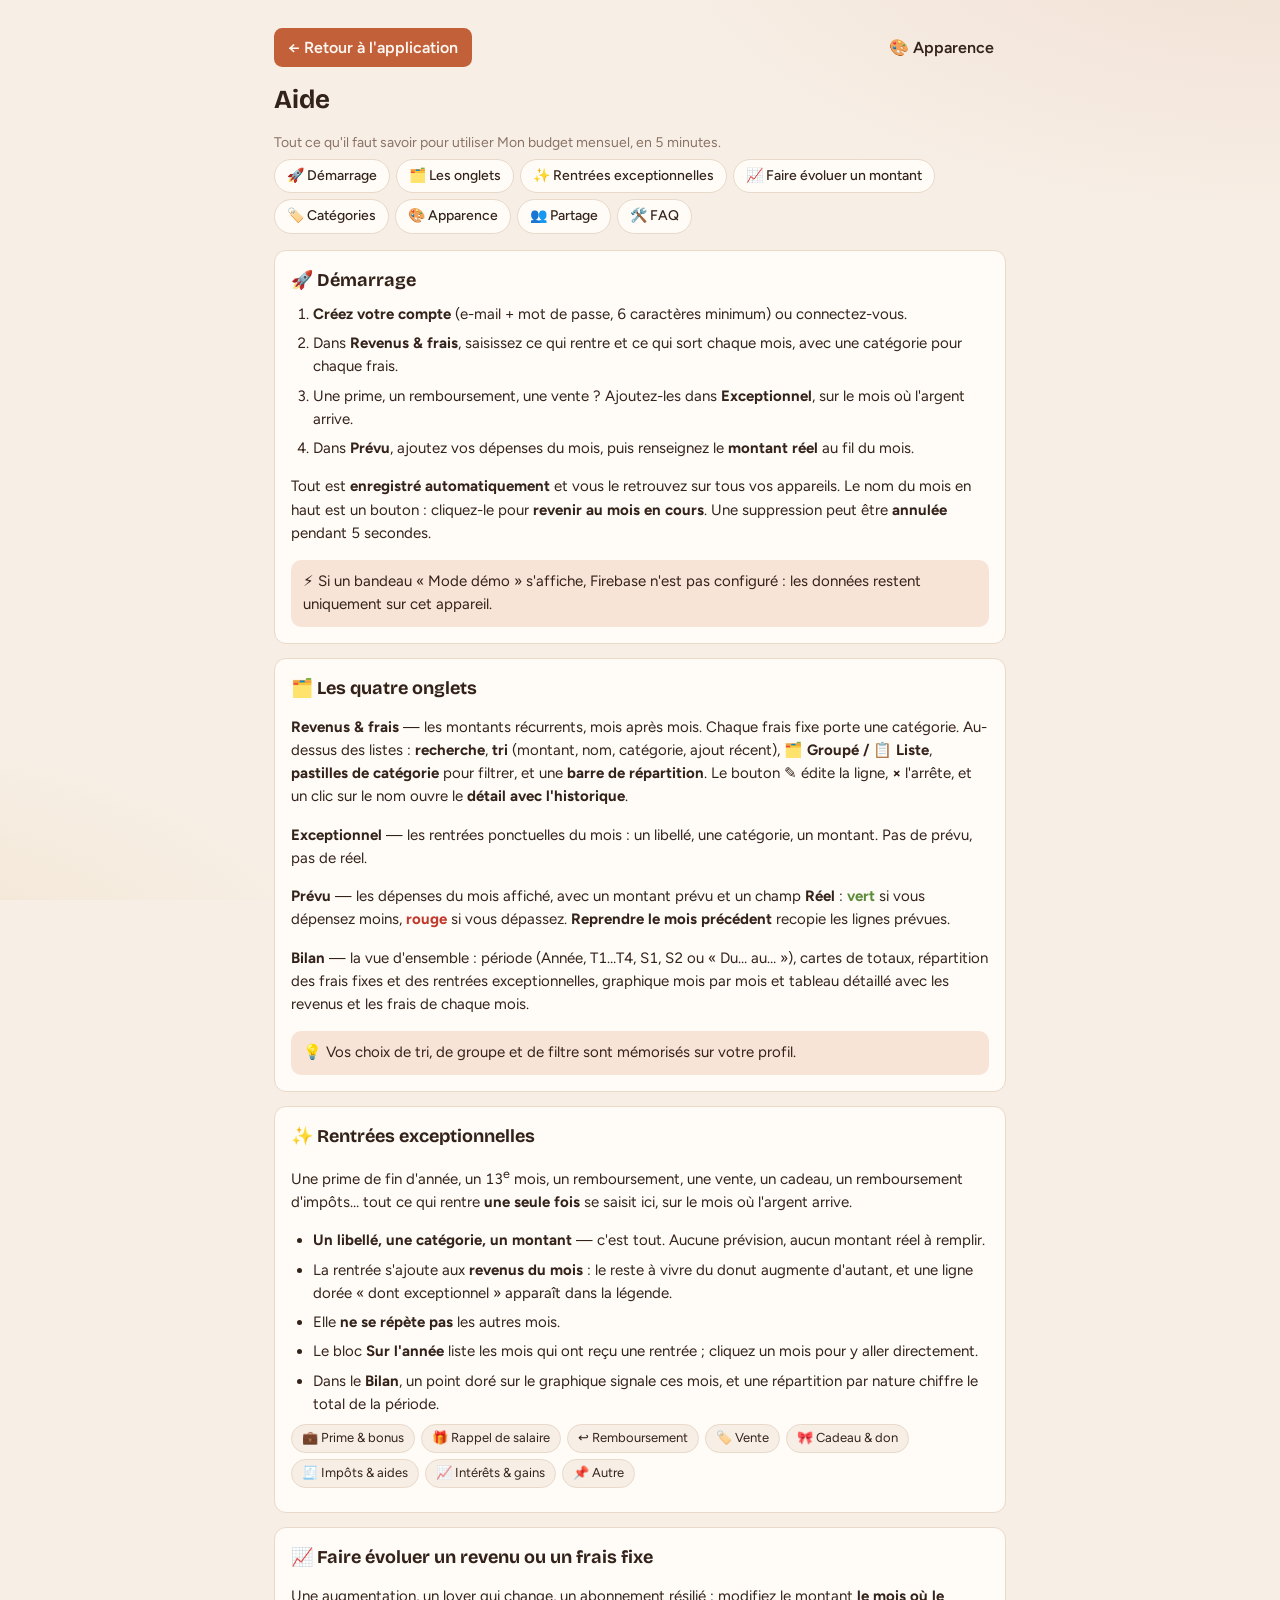
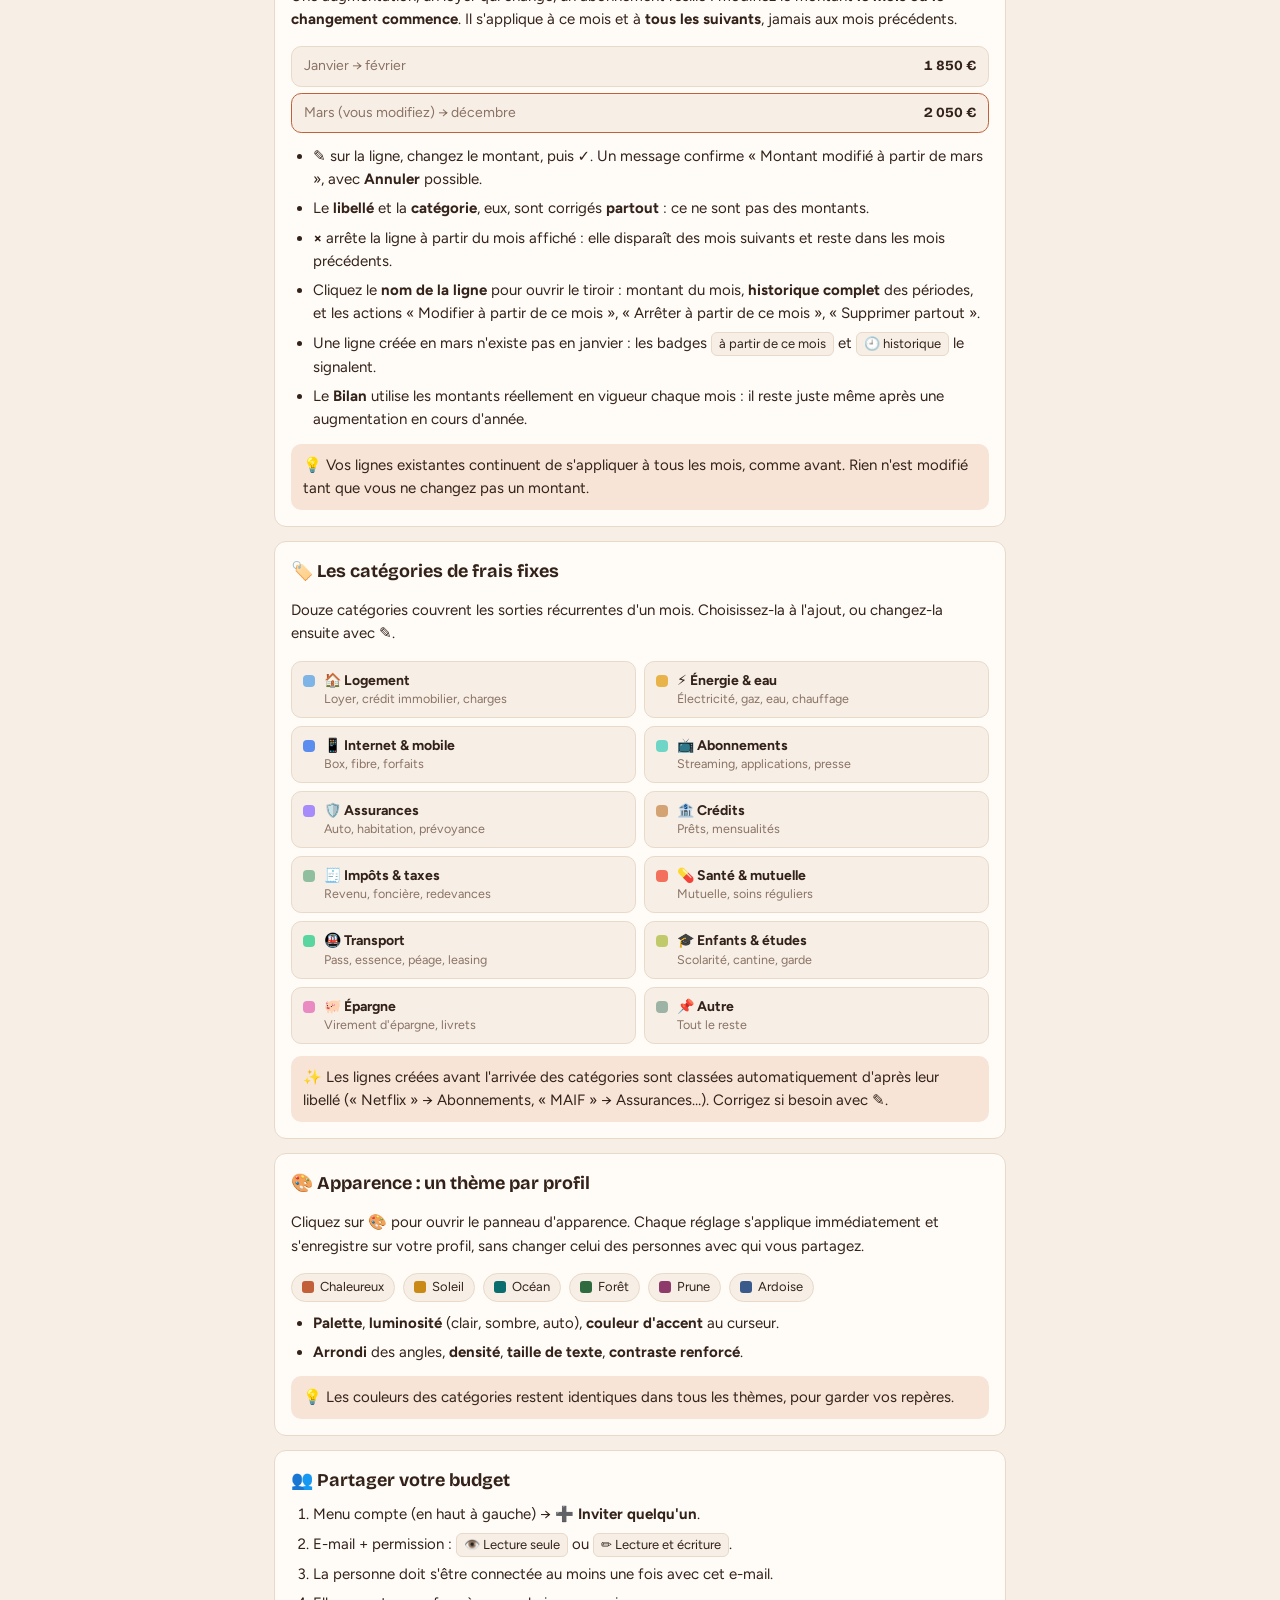
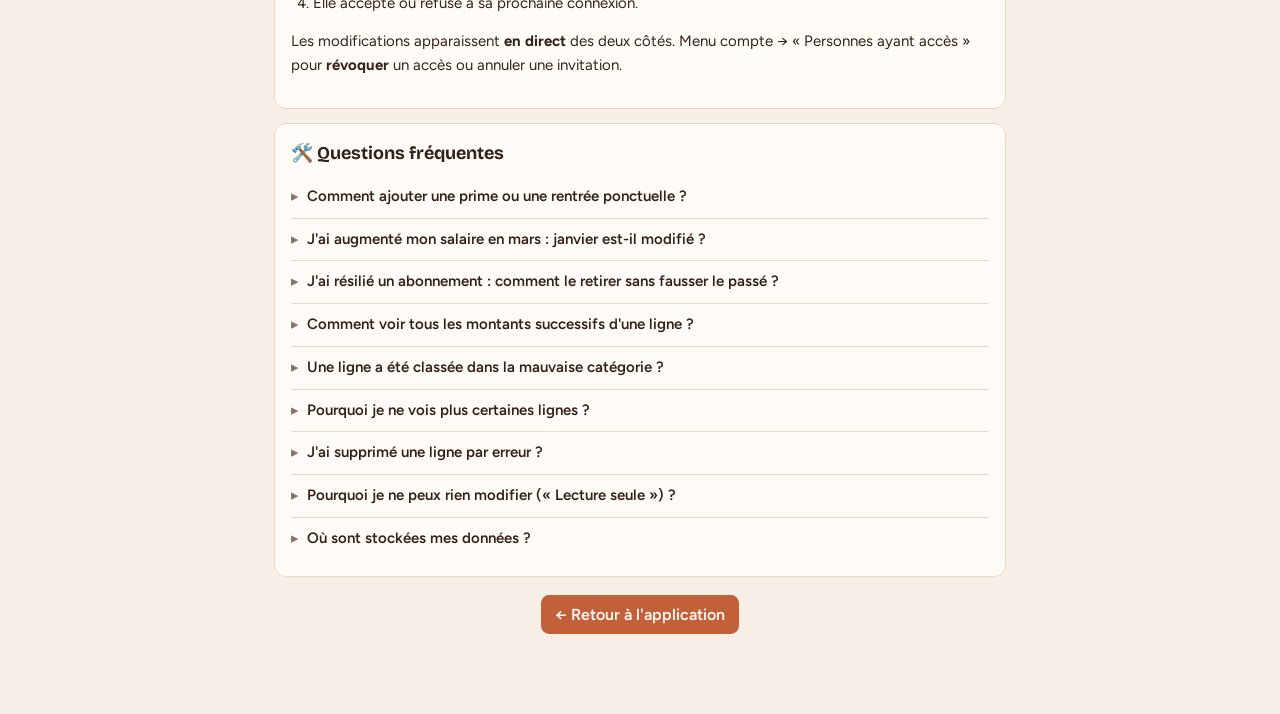
==== commit 114ae800: "Update aide.html" ====
--- a/aide.html
+++ b/aide.html
@@ -37,11 +37,20 @@
     .help-nav a:hover{background:var(--soft)}
     .cats{display:flex;flex-wrap:wrap;gap:6px;margin:8px 0}
     .cats span{background:var(--bg);border:1px solid var(--line);border-radius:var(--rp);padding:4px 10px;font-size:13px}
-    .tip{background:var(--soft);border-radius:var(--r3);padding:10px 12px;font-size:14px;margin:10px 0 0}
+    .catgrid{display:grid;grid-template-columns:repeat(auto-fit,minmax(250px,1fr));gap:8px;margin:10px 0 0}
+    .catcard{display:flex;gap:9px;align-items:flex-start;background:var(--bg);border:1px solid var(--line);border-radius:var(--r3);padding:9px 11px}
+    .catcard .sw{width:12px;height:12px;border-radius:4px;margin-top:4px;flex:0 0 auto}
+    .catcard b{display:block;font-size:14px}
+    .catcard small{color:var(--muted);font-size:12.5px;line-height:1.35;display:block}
     .badge{display:inline-block;border:1px solid var(--line);border-radius:6px;padding:1px 7px;font-size:13px;background:var(--bg);white-space:nowrap}
     .pal{display:flex;flex-wrap:wrap;gap:8px;margin:10px 0 0}
     .pal span{display:flex;align-items:center;gap:6px;border:1px solid var(--line);border-radius:var(--rp);padding:4px 10px;font-size:13px;background:var(--bg)}
     .pal i{width:12px;height:12px;border-radius:3px;display:inline-block}
+    .demo{display:grid;gap:6px;margin:12px 0 0}
+    .demo-row{display:flex;align-items:center;gap:10px;background:var(--bg);border:1px solid var(--line);border-radius:var(--r3);padding:9px 12px;font-size:14px}
+    .demo-row span{flex:1;color:var(--muted)}
+    .demo-row b{font-family:"Bricolage Grotesque",sans-serif}
+    .demo-row.now{border-color:var(--accent)}
     details{border-bottom:1px solid var(--line);padding:10px 0}
     details:last-of-type{border-bottom:0}
     summary{cursor:pointer;font-weight:600;font-size:15px;list-style:none;display:flex;gap:8px;align-items:baseline}
@@ -64,10 +73,11 @@
   <nav class="help-nav" aria-label="Sommaire">
     <a href="#demarrage">🚀 Démarrage</a>
     <a href="#onglets">🗂️ Les onglets</a>
-    <a href="#resume">🍩 Le résumé</a>
+    <a href="#exceptionnel">✨ Rentrées exceptionnelles</a>
+    <a href="#evolution">📈 Faire évoluer un montant</a>
+    <a href="#categories">🏷️ Catégories</a>
     <a href="#apparence">🎨 Apparence</a>
     <a href="#partage">👥 Partage</a>
-    <a href="#pwa">📱 Installation</a>
     <a href="#faq">🛠️ FAQ</a>
   </nav>
 
@@ -75,44 +85,80 @@
     <h2>🚀 Démarrage</h2>
     <ol>
       <li><b>Créez votre compte</b> (e-mail + mot de passe, 6 caractères minimum) ou connectez-vous.</li>
-      <li>Dans <b>Revenus et frais fixes</b>, saisissez ce qui rentre et ce qui sort chaque mois.</li>
-      <li>Dans <b>Dépenses prévues</b>, ajoutez vos dépenses du mois avec un montant prévu.</li>
-      <li>Au fil du mois, renseignez le <b>montant réel</b> de chaque dépense.</li>
+      <li>Dans <b>Revenus &amp; frais</b>, saisissez ce qui rentre et ce qui sort chaque mois, avec une catégorie pour chaque frais.</li>
+      <li>Une prime, un remboursement, une vente ? Ajoutez-les dans <b>Exceptionnel</b>, sur le mois où l'argent arrive.</li>
+      <li>Dans <b>Prévu</b>, ajoutez vos dépenses du mois, puis renseignez le <b>montant réel</b> au fil du mois.</li>
     </ol>
-    <p>Vos données sont <b>enregistrées automatiquement</b> et vous les retrouvez sur tous vos appareils en vous connectant avec le même compte. Une suppression peut être <b>annulée</b> pendant 5 secondes via le message en bas de l'écran.</p>
-    <p class="tip">⚡ Si un bandeau « Mode démo » s'affiche, Firebase n'est pas configuré : les données restent uniquement sur cet appareil. Renseignez <code>firebase-config.js</code> pour activer la synchronisation.</p>
+    <p>Tout est <b>enregistré automatiquement</b> et vous le retrouvez sur tous vos appareils. Le nom du mois en haut est un bouton : cliquez-le pour <b>revenir au mois en cours</b>. Une suppression peut être <b>annulée</b> pendant 5 secondes.</p>
+    <p class="tip">⚡ Si un bandeau « Mode démo » s'affiche, Firebase n'est pas configuré : les données restent uniquement sur cet appareil.</p>
   </section>
 
   <section class="box" id="onglets">
-    <h2>🗂️ Les trois onglets</h2>
-    <p><b>1. Revenus et frais fixes</b> — les montants qui reviennent <b>chaque mois</b> : salaire, aides… d'un côté ; loyer, assurances, abonnements… de l'autre. Ils servent de base à tous les mois et au bilan. Pour corriger une ligne, supprimez-la (×) puis rajoutez-la.</p>
-    <p><b>2. Dépenses prévues</b> — propres au <b>mois affiché</b> (changez de mois avec ‹ ›). Pour chaque dépense : un libellé, une catégorie et un montant prévu. Quand la dépense a lieu, saisissez le montant dans le champ <b>Réel</b> :</p>
+    <h2>🗂️ Les quatre onglets</h2>
+    <p><b>Revenus &amp; frais</b> — les montants récurrents, mois après mois. Chaque frais fixe porte une catégorie. Au-dessus des listes : <b>recherche</b>, <b>tri</b> (montant, nom, catégorie, ajout récent), <b>🗂️ Groupé / 📋 Liste</b>, <b>pastilles de catégorie</b> pour filtrer, et une <b>barre de répartition</b>. Le bouton <b>✎</b> édite la ligne, <b>×</b> l'arrête, et un clic sur le nom ouvre le <b>détail avec l'historique</b>.</p>
+    <p><b>Exceptionnel</b> — les rentrées ponctuelles du mois : un libellé, une catégorie, un montant. Pas de prévu, pas de réel.</p>
+    <p><b>Prévu</b> — les dépenses du mois affiché, avec un montant prévu et un champ <b>Réel</b> : <b class="eco">vert</b> si vous dépensez moins, <b class="neg">rouge</b> si vous dépassez. <b>Reprendre le mois précédent</b> recopie les lignes prévues.</p>
+    <p><b>Bilan</b> — la vue d'ensemble : période (Année, T1…T4, S1, S2 ou « Du… au… »), cartes de totaux, répartition des frais fixes et des rentrées exceptionnelles, graphique mois par mois et tableau détaillé avec les revenus et les frais de chaque mois.</p>
+    <p class="tip">💡 Vos choix de tri, de groupe et de filtre sont mémorisés sur votre profil.</p>
+  </section>
+
+  <section class="box" id="exceptionnel">
+    <h2>✨ Rentrées exceptionnelles</h2>
+    <p>Une prime de fin d'année, un 13<sup>e</sup> mois, un remboursement, une vente, un cadeau, un remboursement d'impôts… tout ce qui rentre <b>une seule fois</b> se saisit ici, sur le mois où l'argent arrive.</p>
     <ul>
-      <li><b class="eco">vert</b> : vous avez dépensé moins que prévu (économie) ;</li>
-      <li><b class="neg">rouge</b> : vous avez dépassé le montant prévu ;</li>
-      <li>videz le champ Réel pour effacer le montant réel.</li>
+      <li><b>Un libellé, une catégorie, un montant</b> — c'est tout. Aucune prévision, aucun montant réel à remplir.</li>
+      <li>La rentrée s'ajoute aux <b>revenus du mois</b> : le reste à vivre du donut augmente d'autant, et une ligne dorée « dont exceptionnel » apparaît dans la légende.</li>
+      <li>Elle <b>ne se répète pas</b> les autres mois.</li>
+      <li>Le bloc <b>Sur l'année</b> liste les mois qui ont reçu une rentrée ; cliquez un mois pour y aller directement.</li>
+      <li>Dans le <b>Bilan</b>, un point doré sur le graphique signale ces mois, et une répartition par nature chiffre le total de la période.</li>
     </ul>
     <div class="cats">
-      <span>🥐 Alimentation</span><span>🏠 Logement</span><span>🚇 Transport</span><span>🎬 Loisirs</span>
-      <span>💊 Santé</span><span>🛍️ Shopping</span><span>📺 Abonnements</span><span>🧾 Autre</span>
-    </div>
-    <p class="tip">💡 Le bouton <b>Reprendre le mois précédent</b> recopie toutes les lignes prévues du mois d'avant (sans les montants réels) : pratique pour les dépenses récurrentes.</p>
-    <p style="margin-top:10px"><b>3. Bilan</b> — la vue d'ensemble sur l'année : choisissez une période (Année, T1…T4, S1, S2 ou « Du… au… »). Les cartes totalisent revenus, frais, dépenses prévues et reste prévisionnel. Dans le graphique, chaque mois a deux barres : <b>gauche = prévu</b>, <b>droite = réel</b> (seules les dépenses avec un réel saisi comptent). La ligne pointillée représente vos revenus. Le tableau détaille mois par mois.</p>
-  </section>
-
-  <section class="box" id="resume">
-    <h2>🍩 Comprendre le résumé</h2>
-    <p><b>Reste à vivre = Revenus − Frais fixes − Dépenses prévues</b> (du mois affiché). S'il est négatif, il s'affiche en rouge sous le nom « Déficit ».</p>
-    <ul>
-      <li><b>Donut</b> : part sombre = frais fixes, part colorée = dépenses prévues, part claire = reste.</li>
-      <li><b>Anneau extérieur</b> : l'écart réel / prévu — <b class="eco">vert</b> si vous êtes sous le budget, <b class="neg">rouge</b> si vous le dépassez.</li>
-      <li><b>Écart réel / prévu</b> : ne compte que les dépenses dont le montant réel a été saisi.</li>
+      <span>💼 Prime &amp; bonus</span><span>🎁 Rappel de salaire</span><span>↩️ Remboursement</span><span>🏷️ Vente</span>
+      <span>🎀 Cadeau &amp; don</span><span>🧾 Impôts &amp; aides</span><span>📈 Intérêts &amp; gains</span><span>📌 Autre</span>
+    </div>
+  </section>
+
+  <section class="box" id="evolution">
+    <h2>📈 Faire évoluer un revenu ou un frais fixe</h2>
+    <p>Une augmentation, un loyer qui change, un abonnement résilié : modifiez le montant <b>le mois où le changement commence</b>. Il s'applique à ce mois et à <b>tous les suivants</b>, jamais aux mois précédents.</p>
+    <div class="demo">
+      <div class="demo-row"><span>Janvier → février</span><b>1 850 €</b></div>
+      <div class="demo-row now"><span>Mars (vous modifiez) → décembre</span><b>2 050 €</b></div>
+    </div>
+    <ul style="margin-top:12px">
+      <li><b>✎</b> sur la ligne, changez le montant, puis ✓. Un message confirme « Montant modifié à partir de mars », avec <b>Annuler</b> possible.</li>
+      <li>Le <b>libellé</b> et la <b>catégorie</b>, eux, sont corrigés <b>partout</b> : ce ne sont pas des montants.</li>
+      <li><b>×</b> arrête la ligne à partir du mois affiché : elle disparaît des mois suivants et reste dans les mois précédents.</li>
+      <li>Cliquez le <b>nom de la ligne</b> pour ouvrir le tiroir : montant du mois, <b>historique complet</b> des périodes, et les actions « Modifier à partir de ce mois », « Arrêter à partir de ce mois », « Supprimer partout ».</li>
+      <li>Une ligne créée en mars n'existe pas en janvier : les badges <span class="badge">à partir de ce mois</span> et <span class="badge">🕘 historique</span> le signalent.</li>
+      <li>Le <b>Bilan</b> utilise les montants réellement en vigueur chaque mois : il reste juste même après une augmentation en cours d'année.</li>
     </ul>
+    <p class="tip">💡 Vos lignes existantes continuent de s'appliquer à tous les mois, comme avant. Rien n'est modifié tant que vous ne changez pas un montant.</p>
+  </section>
+
+  <section class="box" id="categories">
+    <h2>🏷️ Les catégories de frais fixes</h2>
+    <p>Douze catégories couvrent les sorties récurrentes d'un mois. Choisissez-la à l'ajout, ou changez-la ensuite avec <b>✎</b>.</p>
+    <div class="catgrid">
+      <div class="catcard"><span class="sw" style="background:#7FB4E6"></span><span><b>🏠 Logement</b><small>Loyer, crédit immobilier, charges</small></span></div>
+      <div class="catcard"><span class="sw" style="background:#E8B44A"></span><span><b>⚡ Énergie &amp; eau</b><small>Électricité, gaz, eau, chauffage</small></span></div>
+      <div class="catcard"><span class="sw" style="background:#5B8DEF"></span><span><b>📱 Internet &amp; mobile</b><small>Box, fibre, forfaits</small></span></div>
+      <div class="catcard"><span class="sw" style="background:#6FD6C7"></span><span><b>📺 Abonnements</b><small>Streaming, applications, presse</small></span></div>
+      <div class="catcard"><span class="sw" style="background:#A78BFA"></span><span><b>🛡️ Assurances</b><small>Auto, habitation, prévoyance</small></span></div>
+      <div class="catcard"><span class="sw" style="background:#D4A373"></span><span><b>🏦 Crédits</b><small>Prêts, mensualités</small></span></div>
+      <div class="catcard"><span class="sw" style="background:#8FBF9F"></span><span><b>🧾 Impôts &amp; taxes</b><small>Revenu, foncière, redevances</small></span></div>
+      <div class="catcard"><span class="sw" style="background:#F2705C"></span><span><b>💊 Santé &amp; mutuelle</b><small>Mutuelle, soins réguliers</small></span></div>
+      <div class="catcard"><span class="sw" style="background:#59D69F"></span><span><b>🚇 Transport</b><small>Pass, essence, péage, leasing</small></span></div>
+      <div class="catcard"><span class="sw" style="background:#C0CA6B"></span><span><b>🎓 Enfants &amp; études</b><small>Scolarité, cantine, garde</small></span></div>
+      <div class="catcard"><span class="sw" style="background:#E98AC2"></span><span><b>🐖 Épargne</b><small>Virement d'épargne, livrets</small></span></div>
+      <div class="catcard"><span class="sw" style="background:#9DB3A6"></span><span><b>📌 Autre</b><small>Tout le reste</small></span></div>
+    </div>
+    <p class="tip">✨ Les lignes créées avant l'arrivée des catégories sont classées automatiquement d'après leur libellé (« Netflix » → Abonnements, « MAIF » → Assurances…). Corrigez si besoin avec ✎.</p>
   </section>
 
   <section class="box" id="apparence">
     <h2>🎨 Apparence : un thème par profil</h2>
-    <p>Cliquez sur <b>🎨</b> en haut de l'écran pour ouvrir le panneau d'apparence. Chaque réglage s'applique <b>immédiatement</b> et s'enregistre <b>sur votre profil</b> : vous le retrouvez sur votre téléphone, votre tablette et votre ordinateur, et il ne change pas celui des personnes avec qui vous partagez.</p>
+    <p>Cliquez sur <b>🎨</b> pour ouvrir le panneau d'apparence. Chaque réglage s'applique immédiatement et s'enregistre sur votre profil, sans changer celui des personnes avec qui vous partagez.</p>
     <div class="pal">
       <span><i style="background:#C2603A"></i>Chaleureux</span>
       <span><i style="background:#C98A16"></i>Soleil</span>
@@ -122,76 +168,60 @@
       <span><i style="background:#3A5A8C"></i>Ardoise</span>
     </div>
     <ul style="margin-top:10px">
-      <li><b>Palette</b> : six ambiances, du plus chaud (terre cuite, ambre) au plus frais (turquoise, bleu nuit).</li>
-      <li><b>Luminosité</b> : Clair, Sombre, ou Auto (suit le réglage de votre appareil).</li>
-      <li><b>Couleur d'accent</b> : choisissez votre teinte au curseur, ou revenez à celle de la palette avec « Auto ».</li>
-      <li><b>Arrondi</b> : des angles francs (0 px) à très doux (22 px).</li>
-      <li><b>Lecture</b> : densité Compact / Normal / Aéré, taille de texte A− / A / A+, et contraste renforcé.</li>
-      <li><b>Réinitialiser</b> revient au thème Chaleureux d'origine.</li>
+      <li><b>Palette</b>, <b>luminosité</b> (clair, sombre, auto), <b>couleur d'accent</b> au curseur.</li>
+      <li><b>Arrondi</b> des angles, <b>densité</b>, <b>taille de texte</b>, <b>contraste renforcé</b>.</li>
     </ul>
-    <p class="tip">💡 Le panneau reste ouvert pendant que vous regardez l'application : sur ordinateur il se place sur le côté, sur téléphone il monte du bas. Fermez-le avec ✕, la touche Échap ou en cliquant ailleurs.</p>
+    <p class="tip">💡 Les couleurs des catégories restent identiques dans tous les thèmes, pour garder vos repères.</p>
   </section>
 
   <section class="box" id="partage">
     <h2>👥 Partager votre budget</h2>
     <ol>
-      <li>Ouvrez le <b>menu compte</b> (en haut à gauche) → <b>➕ Inviter quelqu'un</b>.</li>
-      <li>Saisissez son e-mail et choisissez la permission : <span class="badge">👁️ Lecture seule</span> ou <span class="badge">✏️ Lecture et écriture</span>.</li>
-      <li>La personne doit <b>s'être connectée au moins une fois</b> à l'app avec cet e-mail, sinon vous verrez « Compte introuvable ».</li>
-      <li>À sa prochaine connexion (ou en ouvrant le menu compte), elle voit l'invitation et choisit <b>Accepter</b> ou <b>Refuser</b>.</li>
+      <li>Menu compte (en haut à gauche) → <b>➕ Inviter quelqu'un</b>.</li>
+      <li>E-mail + permission : <span class="badge">👁️ Lecture seule</span> ou <span class="badge">✏️ Lecture et écriture</span>.</li>
+      <li>La personne doit s'être connectée au moins une fois avec cet e-mail.</li>
+      <li>Elle accepte ou refuse à sa prochaine connexion.</li>
     </ol>
-    <p>Une fois le lien accepté, la personne bascule vers votre budget depuis son menu compte. Un bandeau lui rappelle le mode : <b>🔒 lecture seule</b> ou <b>✏️ écriture</b>. Les modifications des deux côtés apparaissent <b>en direct</b>, sans recharger.</p>
-    <ul>
-      <li><b>Voir et révoquer les accès</b> : menu compte → « Personnes ayant accès » → ✕. Les invitations non acceptées y sont aussi annulables.</li>
-      <li><b>Revenir à son propre budget</b> : menu compte → 👤 Mon compte.</li>
-      <li><b>Rompre le lien</b> : la personne invitée clique sur ✕ à côté du compte dans son menu.</li>
-    </ul>
-    <p class="tip">💡 Pour changer une permission : révoquez l'accès, puis réinvitez la personne avec l'autre permission. Chacun garde son propre thème.</p>
-  </section>
-
-  <section class="box" id="pwa">
-    <h2>📱 Installer l'app &amp; hors connexion</h2>
-    <ul>
-      <li><b>Android / Chrome / Edge</b> : bouton <b>⤓ Installer</b> en haut de l'app, ou menu ⋮ → « Installer l'application ».</li>
-      <li><b>iPhone / iPad (Safari)</b> : bouton Partager → « Sur l'écran d'accueil ».</li>
-      <li><b>PC</b> : icône d'installation à droite de la barre d'adresse.</li>
-    </ul>
-    <p>Une fois installée, l'app s'ouvre en plein écran comme une vraie application et reste <b>consultable hors connexion</b>. L'enregistrement des modifications, lui, nécessite une connexion internet.</p>
+    <p>Les modifications apparaissent <b>en direct</b> des deux côtés. Menu compte → « Personnes ayant accès » pour <b>révoquer</b> un accès ou annuler une invitation.</p>
   </section>
 
   <section class="box" id="faq">
     <h2>🛠️ Questions fréquentes</h2>
     <details>
-      <summary>Mon thème ne se retrouve pas sur un autre appareil ?</summary>
-      <p>Connectez-vous avec le même compte : l'apparence est liée au profil, pas à l'appareil. Hors connexion, le dernier thème utilisé s'applique quand même immédiatement.</p>
-    </details>
-    <details>
-      <summary>« Compte introuvable » quand j'envoie une invitation ?</summary>
-      <p>La personne doit d'abord créer son compte et se connecter au moins une fois à l'app avec l'e-mail que vous avez saisi. Ensuite, réessayez.</p>
-    </details>
-    <details>
-      <summary>Je ne vois pas l'invitation que j'ai reçue ?</summary>
-      <p>Elle s'affiche à la connexion. Ouvrez le menu compte (en haut à gauche) pour revérifier, ou déconnectez-vous puis reconnectez-vous.</p>
+      <summary>Comment ajouter une prime ou une rentrée ponctuelle ?</summary>
+      <p>Onglet <b>Exceptionnel</b>, sur le mois où l'argent arrive : libellé, catégorie, montant. Elle s'ajoute aux revenus de ce mois uniquement.</p>
+    </details>
+    <details>
+      <summary>J'ai augmenté mon salaire en mars : janvier est-il modifié ?</summary>
+      <p>Non. Allez sur mars, cliquez ✎ sur la ligne de salaire, saisissez le nouveau montant. Mars et les mois suivants l'utilisent ; janvier et février gardent l'ancien.</p>
+    </details>
+    <details>
+      <summary>J'ai résilié un abonnement : comment le retirer sans fausser le passé ?</summary>
+      <p>Placez-vous sur le premier mois sans l'abonnement et cliquez ×. La ligne s'arrête à partir de ce mois ; les mois précédents la conservent.</p>
+    </details>
+    <details>
+      <summary>Comment voir tous les montants successifs d'une ligne ?</summary>
+      <p>Cliquez sur son nom : le tiroir affiche chaque période et son montant, et met en évidence celui du mois affiché.</p>
+    </details>
+    <details>
+      <summary>Une ligne a été classée dans la mauvaise catégorie ?</summary>
+      <p>✎ puis la bonne catégorie : la correction s'applique à toutes les périodes de la ligne.</p>
+    </details>
+    <details>
+      <summary>Pourquoi je ne vois plus certaines lignes ?</summary>
+      <p>Une pastille de catégorie ou une recherche est active. Cliquez « Tous » et videz la recherche.</p>
+    </details>
+    <details>
+      <summary>J'ai supprimé une ligne par erreur ?</summary>
+      <p>Cliquez <b>Annuler</b> dans le message en bas de l'écran : 5 secondes pour tout restaurer, historique compris.</p>
     </details>
     <details>
       <summary>Pourquoi je ne peux rien modifier (« Lecture seule ») ?</summary>
-      <p>Vous consultez le budget de quelqu'un avec la permission 👁️. Demandez-lui de vous réinviter avec la permission ✏️ après avoir révoqué l'accès.</p>
-    </details>
-    <details>
-      <summary>J'ai supprimé une ligne par erreur ?</summary>
-      <p>Cliquez sur <b>Annuler</b> dans le message qui apparaît en bas de l'écran : vous avez 5 secondes pour la restaurer à l'identique.</p>
-    </details>
-    <details>
-      <summary>Mes modifications ne s'enregistrent pas ?</summary>
-      <p>Vérifiez votre connexion internet : un message « Enregistrement impossible » apparaît si la sauvegarde échoue. Assurez-vous aussi de ne pas être en mode démo (bandeau en haut).</p>
-    </details>
-    <details>
-      <summary>Le bilan multiplie-t-il mes revenus chaque mois ?</summary>
-      <p>Oui : revenus et frais fixes sont considérés comme identiques chaque mois, multipliés par le nombre de mois de la période. Seules les dépenses prévues varient d'un mois à l'autre.</p>
+      <p>Vous consultez le budget de quelqu'un avec la permission 👁️. Demandez une réinvitation en ✏️.</p>
     </details>
     <details>
       <summary>Où sont stockées mes données ?</summary>
-      <p>Dans votre projet Firebase, rattachées à votre compte. Elles ne sont accessibles qu'à vous et aux personnes liées ayant accepté votre invitation, selon la permission accordée. La connexion est gérée par Firebase Authentication.</p>
+      <p>Dans votre projet Firebase, rattachées à votre compte, accessibles uniquement à vous et aux personnes liées ayant accepté, selon la permission accordée.</p>
     </details>
   </section>
 
--- a/styles.css
+++ b/styles.css
@@ -295,3 +295,102 @@
   .theme-scrim.open{opacity:.22;pointer-events:none}
 }
 @media (prefers-reduced-motion:reduce){*{transition-duration:.01ms!important;animation-duration:.01ms!important}}
+
+/* ══════════ Catégories des frais fixes : outils, groupes, édition ══════════ */
+.fx-tools{display:flex;flex-wrap:wrap;gap:8px;margin:10px 0 8px}
+.fx-search{flex:1 1 170px}
+.fx-tools select{flex:0 1 155px}
+.fx-toggle{border:1px solid var(--line);flex:0 0 auto}
+.fx-toggle[aria-pressed="true"]{background:var(--soft);border-color:var(--accent)}
+.fx-chips{display:flex;flex-wrap:wrap;gap:6px;margin:0 0 10px}
+.fx-chips .chip{display:inline-flex;align-items:center;gap:6px;font-size:13px;padding:5px 10px;font-weight:500}
+.fx-chips .chip i{width:9px;height:9px;border-radius:3px;display:inline-block;flex:0 0 auto}
+.fx-chips .chip[aria-pressed="true"] i{box-shadow:0 0 0 1px var(--accent-ink)}
+.fx-bar{display:flex;height:12px;border-radius:var(--rp);overflow:hidden;border:1px solid var(--line);margin:0 0 12px;background:var(--soft)}
+.fx-bar.lg{height:18px;margin:10px 0 0}
+.fx-bar i{display:block;height:100%;transition:width .4s cubic-bezier(.22,.85,.3,1)}
+.fx-bar i+i{box-shadow:inset 1px 0 0 color-mix(in srgb,var(--surface) 75%,transparent)}
+.fx-dot{width:10px;height:10px;border-radius:3px;flex:0 0 auto;background:var(--line)}
+.fx-group{display:flex;align-items:center;gap:8px;margin:12px 0 2px;padding:6px 9px;background:var(--soft);border-radius:var(--r2);font-size:13px}
+.fx-gname{flex:1;min-width:0;font-weight:600;overflow:hidden;text-overflow:ellipsis;white-space:nowrap}
+.fx-gcount{color:var(--muted);font-size:12px;border:1px solid var(--line);border-radius:var(--rp);padding:0 7px;background:var(--surface)}
+.fx-group b{font-variant-numeric:tabular-nums;white-space:nowrap}
+.fx-edit{display:flex;flex-wrap:wrap;gap:6px;align-items:center;padding:8px;margin:6px 0;background:var(--soft);border:1px solid var(--accent);border-radius:var(--r2)}
+.fx-edit input[name=name]{flex:2 1 130px}
+.fx-edit select{flex:1 1 130px}
+.fx-edit input[name=amount]{flex:0 1 105px}
+.fx-edit button{flex:0 0 auto;padding:7px 12px}
+.fx-sub{border-top:0;padding-top:2px;font-weight:500;color:var(--muted);font-size:calc(14px*var(--ts))}
+.x.edit{font-size:15px}
+.x.edit:hover{color:var(--accent);background:color-mix(in srgb,var(--accent) 14%,transparent)}
+.fx-legend{display:grid;grid-template-columns:repeat(auto-fit,minmax(240px,1fr));gap:2px 20px;margin-top:12px}
+.fx-lrow{display:flex;align-items:center;gap:8px;font-size:calc(14px*var(--ts));padding:5px 0;border-bottom:1px solid var(--line)}
+.fx-lname{flex:1;min-width:0;overflow:hidden;text-overflow:ellipsis;white-space:nowrap}
+.fx-lrow b{white-space:nowrap;font-variant-numeric:tabular-nums}
+.fx-lpct{color:var(--muted);font-size:12px;min-width:40px;text-align:right}
+@media (max-width:480px){
+  .fx-tools select,.fx-toggle{flex:1 1 100%}
+  .fx-edit input[name=amount]{flex:1 1 100%}
+  .fx-edit button{flex:1 1 auto}
+}
+/* ══════════ Rentrées exceptionnelles, historique des montants, tiroir ══════════ */
+.gold{color:var(--gold)}
+.month-label{font-family:"Bricolage Grotesque",sans-serif;font-size:calc(18px*var(--ts));text-transform:capitalize;font-weight:700;padding:6px 12px}
+.legend .lg-ext span,.legend .lg-ext b{color:var(--gold)}
+.vbadge{display:inline-block;font-size:11px;font-weight:600;border-radius:var(--rp);padding:1px 8px;border:1px solid var(--line);background:var(--bg);color:var(--muted);white-space:nowrap}
+.vbadge.new{border-color:var(--accent);color:var(--accent)}
+.vbadge.hist{border-color:var(--gold);color:var(--gold)}
+.nlink{background:none;border:0;padding:0;font:inherit;font-weight:600;color:var(--ink);text-align:left;cursor:pointer;border-radius:4px;max-width:100%;overflow-wrap:anywhere}
+.nlink:hover{color:var(--accent);text-decoration:underline}
+.fx-scope{flex:1 1 100%;margin:2px 0 0;font-size:12.5px;color:var(--muted);line-height:1.4}
+.fx-foot{margin:8px 0 0;font-size:12.5px}
+.tip{background:var(--soft);border-radius:var(--r3);padding:10px 12px;font-size:13.5px;line-height:1.45;margin:12px 0 0;color:var(--ink)}
+.ext-strip{display:flex;gap:8px;overflow-x:auto;padding:4px 2px 8px}
+.ext-chip{display:grid;gap:2px;flex:0 0 auto;min-width:92px;background:var(--bg);border:1px solid var(--line);color:var(--ink);border-radius:var(--r3);padding:8px 12px;text-align:left}
+.ext-chip span{font-size:12px;color:var(--muted);text-transform:capitalize}
+.ext-chip b{font-family:"Bricolage Grotesque",sans-serif;font-size:15px;color:var(--gold)}
+.ext-chip:hover{border-color:var(--gold)}
+.ext-chip.on{border-color:var(--accent);box-shadow:0 0 0 2px color-mix(in srgb,var(--accent) 26%,transparent)}
+table.wide{min-width:660px}
+
+.drawer-scrim{position:fixed;inset:0;z-index:70;background:var(--scrim);opacity:0;pointer-events:none;transition:opacity .25s}
+.drawer-scrim.open{opacity:1;pointer-events:auto}
+.detail-drawer{position:fixed;top:0;right:0;bottom:0;z-index:80;width:min(420px,100%);display:flex;flex-direction:column;
+  background:var(--surface);border-left:1px solid var(--line);box-shadow:-18px 0 50px color-mix(in srgb,var(--ink) 24%,transparent);
+  transform:translateX(102%);visibility:hidden;transition:transform .3s cubic-bezier(.22,.85,.3,1),visibility .3s}
+.detail-drawer.open{transform:none;visibility:visible}
+.dd-head{display:flex;align-items:center;justify-content:space-between;gap:8px;padding:14px 16px;border-bottom:1px solid var(--line);
+  background:linear-gradient(120deg,color-mix(in srgb,var(--accent) 16%,var(--surface)),color-mix(in srgb,var(--gold) 12%,var(--surface)))}
+.dd-head h2{margin:0;font-size:18px;overflow-wrap:anywhere}
+.dd-body{flex:1;overflow-y:auto;padding:16px}
+.dd-foot{border-top:1px solid var(--line);padding:12px 16px;display:grid;gap:6px;background:var(--surface)}
+.dd-foot .ghost{text-align:left;border:1px solid var(--line)}
+.dd-foot .danger{color:var(--neg);border-color:color-mix(in srgb,var(--neg) 40%,var(--line))}
+.dd-foot .danger:hover{background:color-mix(in srgb,var(--neg) 12%,transparent)}
+.dd-cur{display:flex;align-items:baseline;justify-content:space-between;gap:10px;background:var(--bg);border:1px solid var(--line);border-radius:var(--r3);padding:12px 14px}
+.dd-cur span{color:var(--muted);font-size:13px}
+.dd-cur b{font-family:"Bricolage Grotesque",sans-serif;font-size:24px;color:var(--pos)}
+.dd-h{margin:16px 0 8px;font-size:12px;letter-spacing:.05em;text-transform:uppercase;color:var(--muted);font-weight:700;font-family:Figtree,sans-serif}
+.dd-timeline{display:grid;gap:0;position:relative;padding-left:6px}
+.dd-ver{display:flex;align-items:center;gap:10px;padding:10px 0;border-bottom:1px solid var(--line);position:relative}
+.dd-ver:last-child{border-bottom:0}
+.dd-dot{width:11px;height:11px;border-radius:50%;background:var(--line);border:2px solid var(--surface);box-shadow:0 0 0 1px var(--line);flex:0 0 auto}
+.dd-ver.cur .dd-dot{background:var(--accent);box-shadow:0 0 0 2px color-mix(in srgb,var(--accent) 35%,transparent)}
+.dd-vmain{flex:1;min-width:0}
+.dd-vmain b{display:block;font-family:"Bricolage Grotesque",sans-serif;font-size:17px}
+.dd-vmain small{color:var(--muted);font-size:12.5px;text-transform:capitalize}
+.dd-ver.cur .dd-vmain b{color:var(--accent)}
+.dd-tag{font-size:11px;font-weight:700;border-radius:var(--rp);padding:2px 9px;background:var(--accent);color:var(--accent-ink);white-space:nowrap}
+
+@media (max-width:599.98px){
+  .tabs button{font-size:calc(12.5px*var(--ts));padding:9px 3px;line-height:1.2}
+  .detail-drawer{top:auto;left:0;right:0;bottom:0;width:100%;max-height:88vh;border-left:0;border-top:1px solid var(--line);
+    border-radius:calc(var(--r) + 4px) calc(var(--r) + 4px) 0 0;transform:translateY(102%)}
+  .detail-drawer.open{transform:none}
+  .dd-foot{grid-template-columns:1fr}
+}
+@media (min-width:900px){
+  #view.tab-extra{display:grid;grid-template-columns:1.35fr 1fr;gap:14px;align-items:start}
+  #view.tab-extra>section.box{margin-bottom:0}
+  .drawer-scrim.open{opacity:.3}
+}
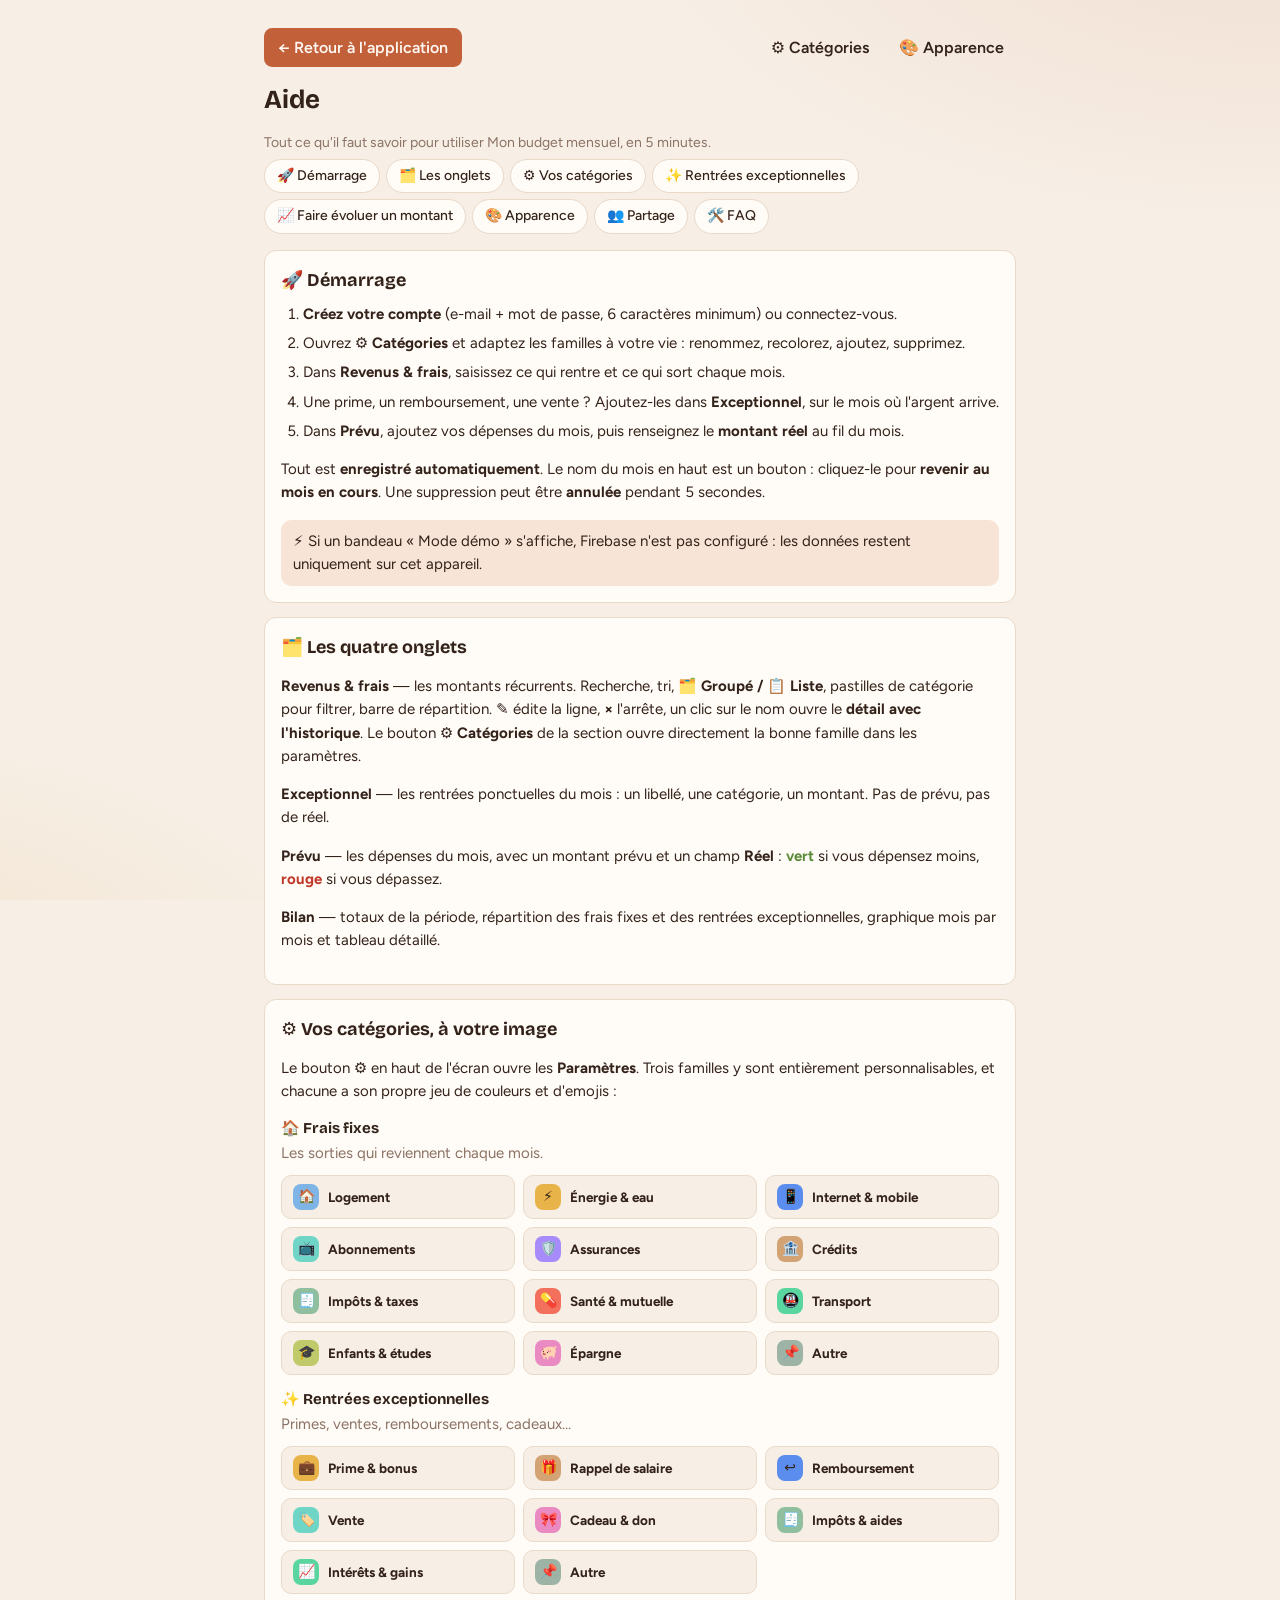
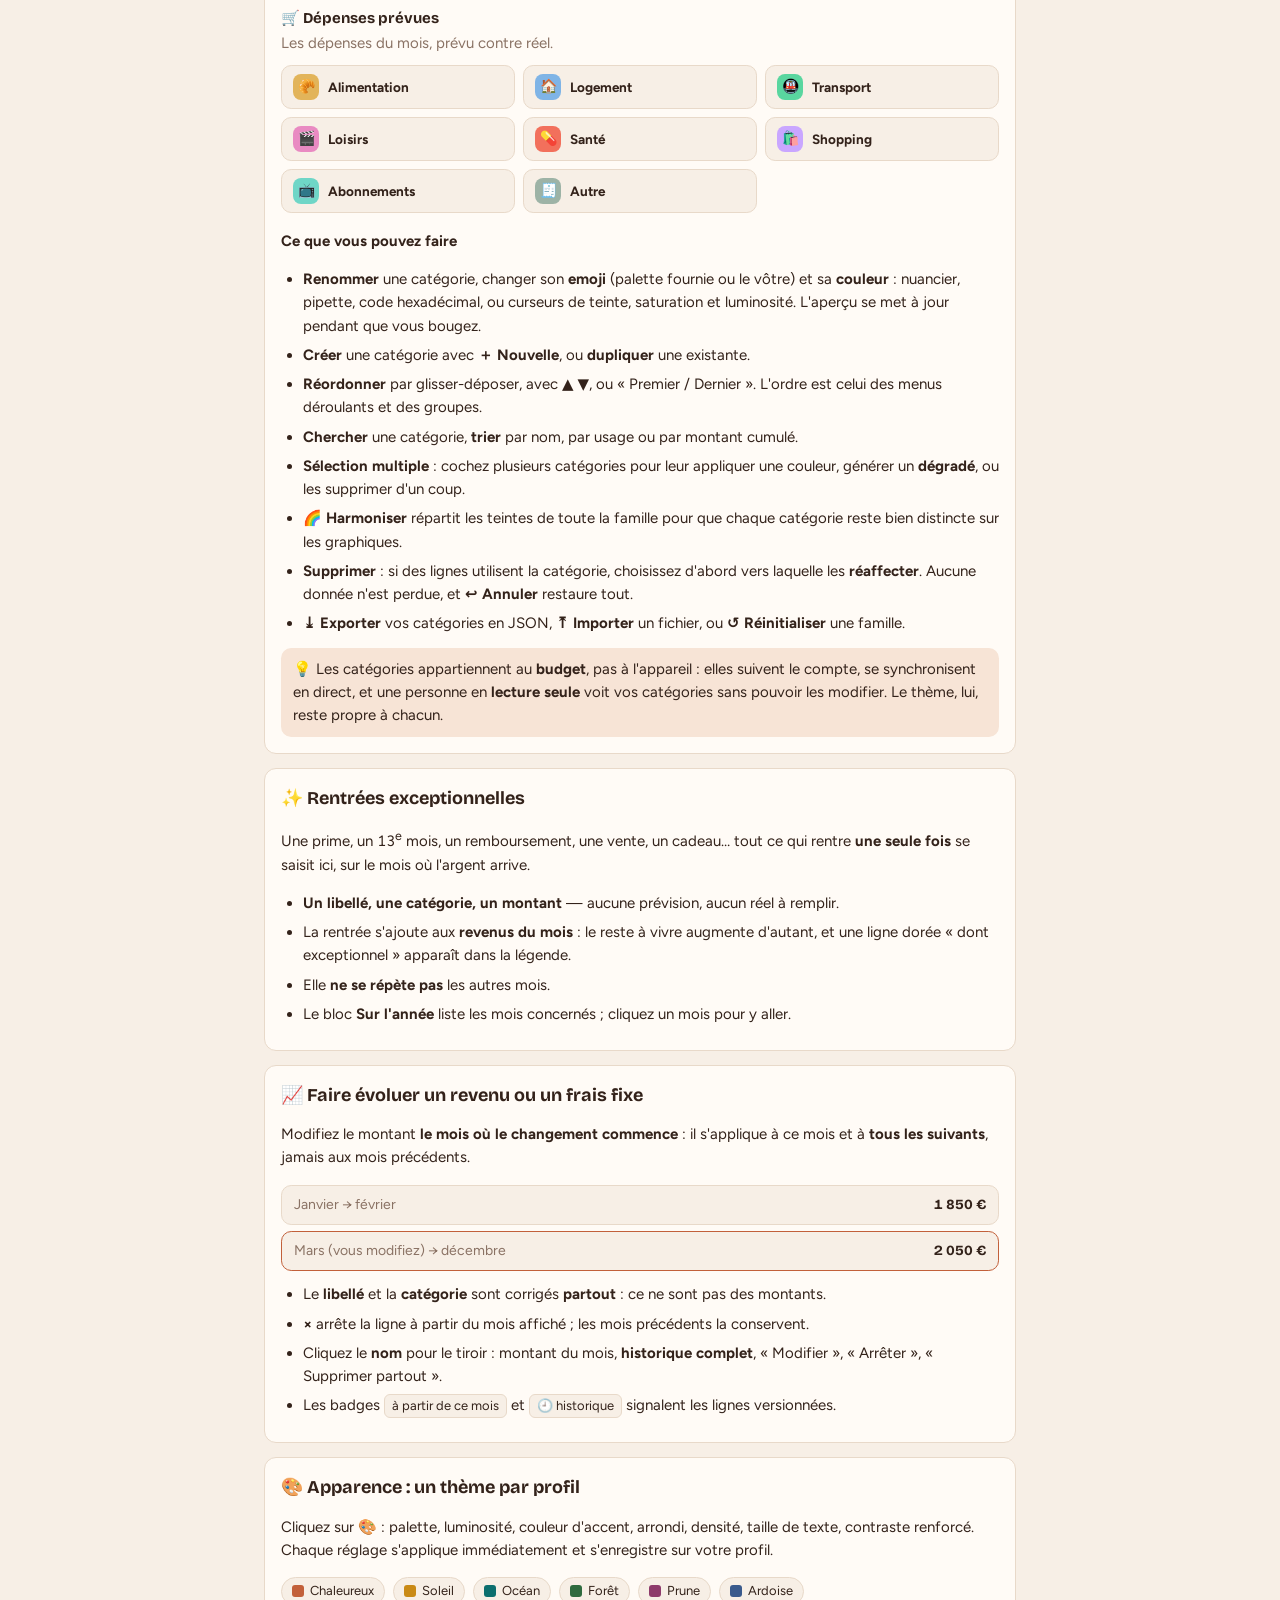
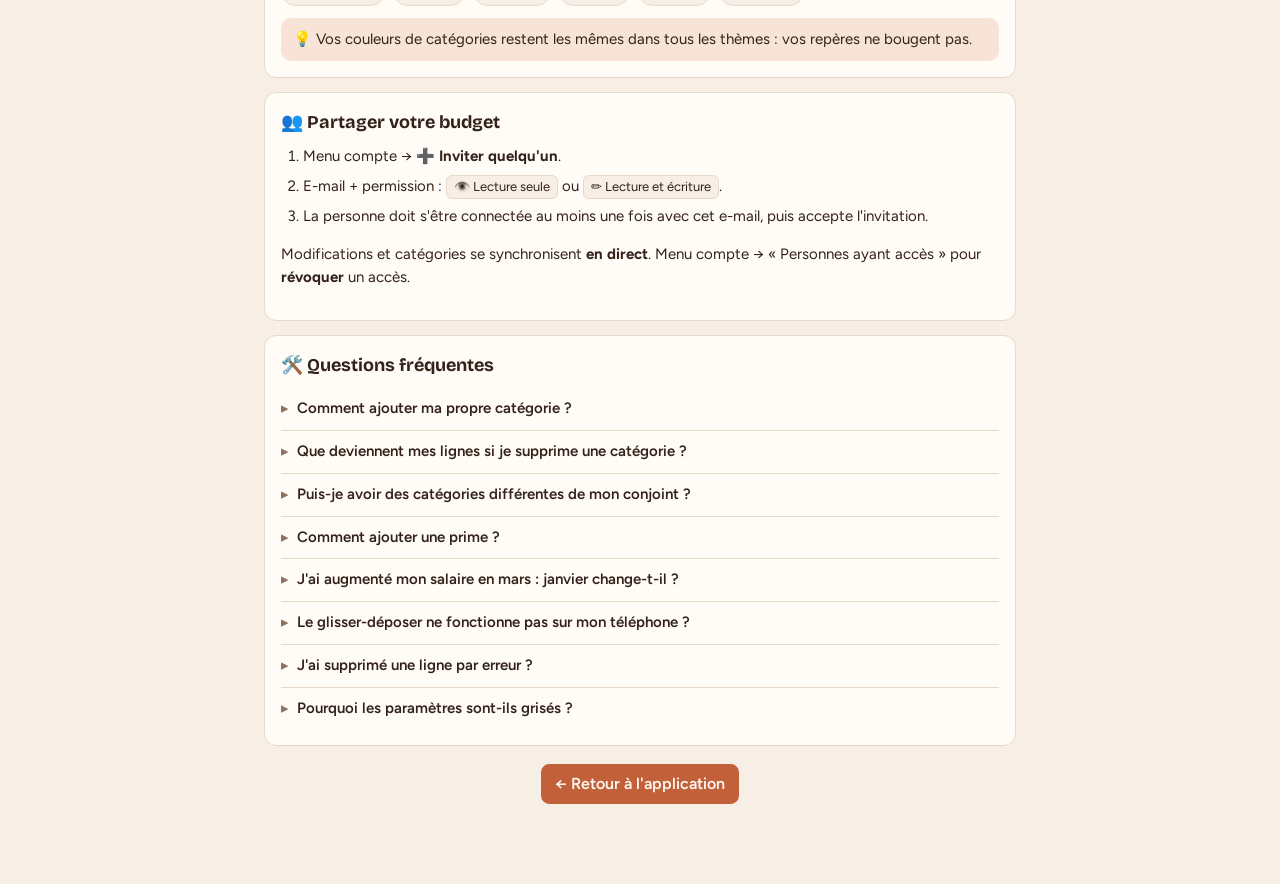
==== commit 4ade0b18: "Update aide.html" ====
--- a/aide.html
+++ b/aide.html
@@ -26,22 +26,23 @@
   <link rel="stylesheet" href="./styles.css">
   <style>
     html{scroll-behavior:smooth}
-    main{max-width:780px}
+    main{max-width:800px}
     section.box{scroll-margin-top:12px}
     section.box p,section.box li{font-size:calc(15px*var(--ts));line-height:1.55}
     section.box ol,section.box ul{margin:8px 0;padding-left:22px;display:grid;gap:6px}
     .help-top{display:flex;align-items:center;justify-content:space-between;gap:10px;flex-wrap:wrap;margin-bottom:14px}
+    .help-top .grp{display:flex;gap:6px}
     .btn-back{display:inline-block;background:var(--accent);color:var(--accent-ink);text-decoration:none;font-weight:600;border-radius:var(--r2);padding:8px 14px}
     .help-nav{display:flex;flex-wrap:wrap;gap:6px;margin:0 0 16px}
     .help-nav a{background:var(--surface);border:1px solid var(--line);color:var(--ink);text-decoration:none;font-size:14px;font-weight:500;border-radius:var(--rp);padding:6px 12px}
     .help-nav a:hover{background:var(--soft)}
-    .cats{display:flex;flex-wrap:wrap;gap:6px;margin:8px 0}
-    .cats span{background:var(--bg);border:1px solid var(--line);border-radius:var(--rp);padding:4px 10px;font-size:13px}
-    .catgrid{display:grid;grid-template-columns:repeat(auto-fit,minmax(250px,1fr));gap:8px;margin:10px 0 0}
-    .catcard{display:flex;gap:9px;align-items:flex-start;background:var(--bg);border:1px solid var(--line);border-radius:var(--r3);padding:9px 11px}
-    .catcard .sw{width:12px;height:12px;border-radius:4px;margin-top:4px;flex:0 0 auto}
-    .catcard b{display:block;font-size:14px}
-    .catcard small{color:var(--muted);font-size:12.5px;line-height:1.35;display:block}
+    .catgrid{display:grid;grid-template-columns:repeat(auto-fit,minmax(210px,1fr));gap:8px;margin:10px 0 0}
+    .catcard{display:flex;gap:9px;align-items:center;background:var(--bg);border:1px solid var(--line);border-radius:var(--r3);padding:8px 11px}
+    .catcard .sw{width:26px;height:26px;border-radius:8px;flex:0 0 auto;display:grid;place-items:center;font-size:14px}
+    .catcard b{display:block;font-size:13.5px;overflow-wrap:anywhere}
+    .fam{margin-top:14px}
+    .fam h3{margin:0 0 2px;font-size:15px;font-family:"Bricolage Grotesque",sans-serif}
+    .fam p{margin:0;font-size:13px;color:var(--muted)}
     .badge{display:inline-block;border:1px solid var(--line);border-radius:6px;padding:1px 7px;font-size:13px;background:var(--bg);white-space:nowrap}
     .pal{display:flex;flex-wrap:wrap;gap:8px;margin:10px 0 0}
     .pal span{display:flex;align-items:center;gap:6px;border:1px solid var(--line);border-radius:var(--rp);padding:4px 10px;font-size:13px;background:var(--bg)}
@@ -65,7 +66,10 @@
 <main>
   <div class="help-top">
     <a class="btn-back" href="./index.html">← Retour à l'application</a>
-    <button class="ghost" type="button" data-theme-open title="Apparence" aria-label="Changer l'apparence">🎨 Apparence</button>
+    <span class="grp">
+      <button class="ghost" type="button" data-cats-open title="Paramètres des catégories">⚙️ Catégories</button>
+      <button class="ghost" type="button" data-theme-open title="Apparence">🎨 Apparence</button>
+    </span>
   </div>
   <h1>Aide</h1>
   <p class="note">Tout ce qu'il faut savoir pour utiliser Mon budget mensuel, en 5 minutes.</p>
@@ -73,9 +77,9 @@
   <nav class="help-nav" aria-label="Sommaire">
     <a href="#demarrage">🚀 Démarrage</a>
     <a href="#onglets">🗂️ Les onglets</a>
+    <a href="#categories">⚙️ Vos catégories</a>
     <a href="#exceptionnel">✨ Rentrées exceptionnelles</a>
     <a href="#evolution">📈 Faire évoluer un montant</a>
-    <a href="#categories">🏷️ Catégories</a>
     <a href="#apparence">🎨 Apparence</a>
     <a href="#partage">👥 Partage</a>
     <a href="#faq">🛠️ FAQ</a>
@@ -85,143 +89,124 @@
     <h2>🚀 Démarrage</h2>
     <ol>
       <li><b>Créez votre compte</b> (e-mail + mot de passe, 6 caractères minimum) ou connectez-vous.</li>
-      <li>Dans <b>Revenus &amp; frais</b>, saisissez ce qui rentre et ce qui sort chaque mois, avec une catégorie pour chaque frais.</li>
+      <li>Ouvrez <b>⚙️ Catégories</b> et adaptez les familles à votre vie : renommez, recolorez, ajoutez, supprimez.</li>
+      <li>Dans <b>Revenus &amp; frais</b>, saisissez ce qui rentre et ce qui sort chaque mois.</li>
       <li>Une prime, un remboursement, une vente ? Ajoutez-les dans <b>Exceptionnel</b>, sur le mois où l'argent arrive.</li>
       <li>Dans <b>Prévu</b>, ajoutez vos dépenses du mois, puis renseignez le <b>montant réel</b> au fil du mois.</li>
     </ol>
-    <p>Tout est <b>enregistré automatiquement</b> et vous le retrouvez sur tous vos appareils. Le nom du mois en haut est un bouton : cliquez-le pour <b>revenir au mois en cours</b>. Une suppression peut être <b>annulée</b> pendant 5 secondes.</p>
+    <p>Tout est <b>enregistré automatiquement</b>. Le nom du mois en haut est un bouton : cliquez-le pour <b>revenir au mois en cours</b>. Une suppression peut être <b>annulée</b> pendant 5 secondes.</p>
     <p class="tip">⚡ Si un bandeau « Mode démo » s'affiche, Firebase n'est pas configuré : les données restent uniquement sur cet appareil.</p>
   </section>
 
   <section class="box" id="onglets">
     <h2>🗂️ Les quatre onglets</h2>
-    <p><b>Revenus &amp; frais</b> — les montants récurrents, mois après mois. Chaque frais fixe porte une catégorie. Au-dessus des listes : <b>recherche</b>, <b>tri</b> (montant, nom, catégorie, ajout récent), <b>🗂️ Groupé / 📋 Liste</b>, <b>pastilles de catégorie</b> pour filtrer, et une <b>barre de répartition</b>. Le bouton <b>✎</b> édite la ligne, <b>×</b> l'arrête, et un clic sur le nom ouvre le <b>détail avec l'historique</b>.</p>
+    <p><b>Revenus &amp; frais</b> — les montants récurrents. Recherche, tri, <b>🗂️ Groupé / 📋 Liste</b>, pastilles de catégorie pour filtrer, barre de répartition. <b>✎</b> édite la ligne, <b>×</b> l'arrête, un clic sur le nom ouvre le <b>détail avec l'historique</b>. Le bouton <b>⚙️ Catégories</b> de la section ouvre directement la bonne famille dans les paramètres.</p>
     <p><b>Exceptionnel</b> — les rentrées ponctuelles du mois : un libellé, une catégorie, un montant. Pas de prévu, pas de réel.</p>
-    <p><b>Prévu</b> — les dépenses du mois affiché, avec un montant prévu et un champ <b>Réel</b> : <b class="eco">vert</b> si vous dépensez moins, <b class="neg">rouge</b> si vous dépassez. <b>Reprendre le mois précédent</b> recopie les lignes prévues.</p>
-    <p><b>Bilan</b> — la vue d'ensemble : période (Année, T1…T4, S1, S2 ou « Du… au… »), cartes de totaux, répartition des frais fixes et des rentrées exceptionnelles, graphique mois par mois et tableau détaillé avec les revenus et les frais de chaque mois.</p>
-    <p class="tip">💡 Vos choix de tri, de groupe et de filtre sont mémorisés sur votre profil.</p>
+    <p><b>Prévu</b> — les dépenses du mois, avec un montant prévu et un champ <b>Réel</b> : <b class="eco">vert</b> si vous dépensez moins, <b class="neg">rouge</b> si vous dépassez.</p>
+    <p><b>Bilan</b> — totaux de la période, répartition des frais fixes et des rentrées exceptionnelles, graphique mois par mois et tableau détaillé.</p>
+  </section>
+
+  <section class="box" id="categories">
+    <h2>⚙️ Vos catégories, à votre image</h2>
+    <p>Le bouton <b>⚙️</b> en haut de l'écran ouvre les <b>Paramètres</b>. Trois familles y sont entièrement personnalisables, et chacune a son propre jeu de couleurs et d'emojis :</p>
+    <div class="fam"><h3>🏠 Frais fixes</h3><p>Les sorties qui reviennent chaque mois.</p><div class="catgrid" id="cg-fix"></div></div>
+    <div class="fam"><h3>✨ Rentrées exceptionnelles</h3><p>Primes, ventes, remboursements, cadeaux…</p><div class="catgrid" id="cg-ext"></div></div>
+    <div class="fam"><h3>🛒 Dépenses prévues</h3><p>Les dépenses du mois, prévu contre réel.</p><div class="catgrid" id="cg-plan"></div></div>
+
+    <h3 style="margin-top:18px;font-size:15px">Ce que vous pouvez faire</h3>
+    <ul>
+      <li><b>Renommer</b> une catégorie, changer son <b>emoji</b> (palette fournie ou le vôtre) et sa <b>couleur</b> : nuancier, pipette, code hexadécimal, ou curseurs de teinte, saturation et luminosité. L'aperçu se met à jour pendant que vous bougez.</li>
+      <li><b>Créer</b> une catégorie avec <b>＋ Nouvelle</b>, ou <b>dupliquer</b> une existante.</li>
+      <li><b>Réordonner</b> par glisser-déposer, avec ▲ ▼, ou « Premier / Dernier ». L'ordre est celui des menus déroulants et des groupes.</li>
+      <li><b>Chercher</b> une catégorie, <b>trier</b> par nom, par usage ou par montant cumulé.</li>
+      <li><b>Sélection multiple</b> : cochez plusieurs catégories pour leur appliquer une couleur, générer un <b>dégradé</b>, ou les supprimer d'un coup.</li>
+      <li><b>🌈 Harmoniser</b> répartit les teintes de toute la famille pour que chaque catégorie reste bien distincte sur les graphiques.</li>
+      <li><b>Supprimer</b> : si des lignes utilisent la catégorie, choisissez d'abord vers laquelle les <b>réaffecter</b>. Aucune donnée n'est perdue, et <b>↩ Annuler</b> restaure tout.</li>
+      <li><b>⤓ Exporter</b> vos catégories en JSON, <b>⤒ Importer</b> un fichier, ou <b>↺ Réinitialiser</b> une famille.</li>
+    </ul>
+    <p class="tip">💡 Les catégories appartiennent au <b>budget</b>, pas à l'appareil : elles suivent le compte, se synchronisent en direct, et une personne en <b>lecture seule</b> voit vos catégories sans pouvoir les modifier. Le thème, lui, reste propre à chacun.</p>
   </section>
 
   <section class="box" id="exceptionnel">
     <h2>✨ Rentrées exceptionnelles</h2>
-    <p>Une prime de fin d'année, un 13<sup>e</sup> mois, un remboursement, une vente, un cadeau, un remboursement d'impôts… tout ce qui rentre <b>une seule fois</b> se saisit ici, sur le mois où l'argent arrive.</p>
+    <p>Une prime, un 13<sup>e</sup> mois, un remboursement, une vente, un cadeau… tout ce qui rentre <b>une seule fois</b> se saisit ici, sur le mois où l'argent arrive.</p>
     <ul>
-      <li><b>Un libellé, une catégorie, un montant</b> — c'est tout. Aucune prévision, aucun montant réel à remplir.</li>
-      <li>La rentrée s'ajoute aux <b>revenus du mois</b> : le reste à vivre du donut augmente d'autant, et une ligne dorée « dont exceptionnel » apparaît dans la légende.</li>
+      <li><b>Un libellé, une catégorie, un montant</b> — aucune prévision, aucun réel à remplir.</li>
+      <li>La rentrée s'ajoute aux <b>revenus du mois</b> : le reste à vivre augmente d'autant, et une ligne dorée « dont exceptionnel » apparaît dans la légende.</li>
       <li>Elle <b>ne se répète pas</b> les autres mois.</li>
-      <li>Le bloc <b>Sur l'année</b> liste les mois qui ont reçu une rentrée ; cliquez un mois pour y aller directement.</li>
-      <li>Dans le <b>Bilan</b>, un point doré sur le graphique signale ces mois, et une répartition par nature chiffre le total de la période.</li>
+      <li>Le bloc <b>Sur l'année</b> liste les mois concernés ; cliquez un mois pour y aller.</li>
     </ul>
-    <div class="cats">
-      <span>💼 Prime &amp; bonus</span><span>🎁 Rappel de salaire</span><span>↩️ Remboursement</span><span>🏷️ Vente</span>
-      <span>🎀 Cadeau &amp; don</span><span>🧾 Impôts &amp; aides</span><span>📈 Intérêts &amp; gains</span><span>📌 Autre</span>
-    </div>
   </section>
 
   <section class="box" id="evolution">
     <h2>📈 Faire évoluer un revenu ou un frais fixe</h2>
-    <p>Une augmentation, un loyer qui change, un abonnement résilié : modifiez le montant <b>le mois où le changement commence</b>. Il s'applique à ce mois et à <b>tous les suivants</b>, jamais aux mois précédents.</p>
+    <p>Modifiez le montant <b>le mois où le changement commence</b> : il s'applique à ce mois et à <b>tous les suivants</b>, jamais aux mois précédents.</p>
     <div class="demo">
       <div class="demo-row"><span>Janvier → février</span><b>1 850 €</b></div>
       <div class="demo-row now"><span>Mars (vous modifiez) → décembre</span><b>2 050 €</b></div>
     </div>
     <ul style="margin-top:12px">
-      <li><b>✎</b> sur la ligne, changez le montant, puis ✓. Un message confirme « Montant modifié à partir de mars », avec <b>Annuler</b> possible.</li>
-      <li>Le <b>libellé</b> et la <b>catégorie</b>, eux, sont corrigés <b>partout</b> : ce ne sont pas des montants.</li>
-      <li><b>×</b> arrête la ligne à partir du mois affiché : elle disparaît des mois suivants et reste dans les mois précédents.</li>
-      <li>Cliquez le <b>nom de la ligne</b> pour ouvrir le tiroir : montant du mois, <b>historique complet</b> des périodes, et les actions « Modifier à partir de ce mois », « Arrêter à partir de ce mois », « Supprimer partout ».</li>
-      <li>Une ligne créée en mars n'existe pas en janvier : les badges <span class="badge">à partir de ce mois</span> et <span class="badge">🕘 historique</span> le signalent.</li>
-      <li>Le <b>Bilan</b> utilise les montants réellement en vigueur chaque mois : il reste juste même après une augmentation en cours d'année.</li>
+      <li>Le <b>libellé</b> et la <b>catégorie</b> sont corrigés <b>partout</b> : ce ne sont pas des montants.</li>
+      <li><b>×</b> arrête la ligne à partir du mois affiché ; les mois précédents la conservent.</li>
+      <li>Cliquez le <b>nom</b> pour le tiroir : montant du mois, <b>historique complet</b>, « Modifier », « Arrêter », « Supprimer partout ».</li>
+      <li>Les badges <span class="badge">à partir de ce mois</span> et <span class="badge">🕘 historique</span> signalent les lignes versionnées.</li>
     </ul>
-    <p class="tip">💡 Vos lignes existantes continuent de s'appliquer à tous les mois, comme avant. Rien n'est modifié tant que vous ne changez pas un montant.</p>
-  </section>
-
-  <section class="box" id="categories">
-    <h2>🏷️ Les catégories de frais fixes</h2>
-    <p>Douze catégories couvrent les sorties récurrentes d'un mois. Choisissez-la à l'ajout, ou changez-la ensuite avec <b>✎</b>.</p>
-    <div class="catgrid">
-      <div class="catcard"><span class="sw" style="background:#7FB4E6"></span><span><b>🏠 Logement</b><small>Loyer, crédit immobilier, charges</small></span></div>
-      <div class="catcard"><span class="sw" style="background:#E8B44A"></span><span><b>⚡ Énergie &amp; eau</b><small>Électricité, gaz, eau, chauffage</small></span></div>
-      <div class="catcard"><span class="sw" style="background:#5B8DEF"></span><span><b>📱 Internet &amp; mobile</b><small>Box, fibre, forfaits</small></span></div>
-      <div class="catcard"><span class="sw" style="background:#6FD6C7"></span><span><b>📺 Abonnements</b><small>Streaming, applications, presse</small></span></div>
-      <div class="catcard"><span class="sw" style="background:#A78BFA"></span><span><b>🛡️ Assurances</b><small>Auto, habitation, prévoyance</small></span></div>
-      <div class="catcard"><span class="sw" style="background:#D4A373"></span><span><b>🏦 Crédits</b><small>Prêts, mensualités</small></span></div>
-      <div class="catcard"><span class="sw" style="background:#8FBF9F"></span><span><b>🧾 Impôts &amp; taxes</b><small>Revenu, foncière, redevances</small></span></div>
-      <div class="catcard"><span class="sw" style="background:#F2705C"></span><span><b>💊 Santé &amp; mutuelle</b><small>Mutuelle, soins réguliers</small></span></div>
-      <div class="catcard"><span class="sw" style="background:#59D69F"></span><span><b>🚇 Transport</b><small>Pass, essence, péage, leasing</small></span></div>
-      <div class="catcard"><span class="sw" style="background:#C0CA6B"></span><span><b>🎓 Enfants &amp; études</b><small>Scolarité, cantine, garde</small></span></div>
-      <div class="catcard"><span class="sw" style="background:#E98AC2"></span><span><b>🐖 Épargne</b><small>Virement d'épargne, livrets</small></span></div>
-      <div class="catcard"><span class="sw" style="background:#9DB3A6"></span><span><b>📌 Autre</b><small>Tout le reste</small></span></div>
-    </div>
-    <p class="tip">✨ Les lignes créées avant l'arrivée des catégories sont classées automatiquement d'après leur libellé (« Netflix » → Abonnements, « MAIF » → Assurances…). Corrigez si besoin avec ✎.</p>
   </section>
 
   <section class="box" id="apparence">
     <h2>🎨 Apparence : un thème par profil</h2>
-    <p>Cliquez sur <b>🎨</b> pour ouvrir le panneau d'apparence. Chaque réglage s'applique immédiatement et s'enregistre sur votre profil, sans changer celui des personnes avec qui vous partagez.</p>
+    <p>Cliquez sur <b>🎨</b> : palette, luminosité, couleur d'accent, arrondi, densité, taille de texte, contraste renforcé. Chaque réglage s'applique immédiatement et s'enregistre sur votre profil.</p>
     <div class="pal">
-      <span><i style="background:#C2603A"></i>Chaleureux</span>
-      <span><i style="background:#C98A16"></i>Soleil</span>
-      <span><i style="background:#0B6E6E"></i>Océan</span>
-      <span><i style="background:#2F6B3F"></i>Forêt</span>
-      <span><i style="background:#8E3B6B"></i>Prune</span>
-      <span><i style="background:#3A5A8C"></i>Ardoise</span>
+      <span><i style="background:#C2603A"></i>Chaleureux</span><span><i style="background:#C98A16"></i>Soleil</span>
+      <span><i style="background:#0B6E6E"></i>Océan</span><span><i style="background:#2F6B3F"></i>Forêt</span>
+      <span><i style="background:#8E3B6B"></i>Prune</span><span><i style="background:#3A5A8C"></i>Ardoise</span>
     </div>
-    <ul style="margin-top:10px">
-      <li><b>Palette</b>, <b>luminosité</b> (clair, sombre, auto), <b>couleur d'accent</b> au curseur.</li>
-      <li><b>Arrondi</b> des angles, <b>densité</b>, <b>taille de texte</b>, <b>contraste renforcé</b>.</li>
-    </ul>
-    <p class="tip">💡 Les couleurs des catégories restent identiques dans tous les thèmes, pour garder vos repères.</p>
+    <p class="tip">💡 Vos couleurs de catégories restent les mêmes dans tous les thèmes : vos repères ne bougent pas.</p>
   </section>
 
   <section class="box" id="partage">
     <h2>👥 Partager votre budget</h2>
     <ol>
-      <li>Menu compte (en haut à gauche) → <b>➕ Inviter quelqu'un</b>.</li>
+      <li>Menu compte → <b>➕ Inviter quelqu'un</b>.</li>
       <li>E-mail + permission : <span class="badge">👁️ Lecture seule</span> ou <span class="badge">✏️ Lecture et écriture</span>.</li>
-      <li>La personne doit s'être connectée au moins une fois avec cet e-mail.</li>
-      <li>Elle accepte ou refuse à sa prochaine connexion.</li>
+      <li>La personne doit s'être connectée au moins une fois avec cet e-mail, puis accepte l'invitation.</li>
     </ol>
-    <p>Les modifications apparaissent <b>en direct</b> des deux côtés. Menu compte → « Personnes ayant accès » pour <b>révoquer</b> un accès ou annuler une invitation.</p>
+    <p>Modifications et catégories se synchronisent <b>en direct</b>. Menu compte → « Personnes ayant accès » pour <b>révoquer</b> un accès.</p>
   </section>
 
   <section class="box" id="faq">
     <h2>🛠️ Questions fréquentes</h2>
     <details>
-      <summary>Comment ajouter une prime ou une rentrée ponctuelle ?</summary>
-      <p>Onglet <b>Exceptionnel</b>, sur le mois où l'argent arrive : libellé, catégorie, montant. Elle s'ajoute aux revenus de ce mois uniquement.</p>
-    </details>
-    <details>
-      <summary>J'ai augmenté mon salaire en mars : janvier est-il modifié ?</summary>
-      <p>Non. Allez sur mars, cliquez ✎ sur la ligne de salaire, saisissez le nouveau montant. Mars et les mois suivants l'utilisent ; janvier et février gardent l'ancien.</p>
-    </details>
-    <details>
-      <summary>J'ai résilié un abonnement : comment le retirer sans fausser le passé ?</summary>
-      <p>Placez-vous sur le premier mois sans l'abonnement et cliquez ×. La ligne s'arrête à partir de ce mois ; les mois précédents la conservent.</p>
-    </details>
-    <details>
-      <summary>Comment voir tous les montants successifs d'une ligne ?</summary>
-      <p>Cliquez sur son nom : le tiroir affiche chaque période et son montant, et met en évidence celui du mois affiché.</p>
-    </details>
-    <details>
-      <summary>Une ligne a été classée dans la mauvaise catégorie ?</summary>
-      <p>✎ puis la bonne catégorie : la correction s'applique à toutes les périodes de la ligne.</p>
-    </details>
-    <details>
-      <summary>Pourquoi je ne vois plus certaines lignes ?</summary>
-      <p>Une pastille de catégorie ou une recherche est active. Cliquez « Tous » et videz la recherche.</p>
+      <summary>Comment ajouter ma propre catégorie ?</summary>
+      <p>⚙️ en haut → choisissez la famille → <b>＋ Nouvelle</b>. Donnez un nom, un emoji, une couleur : elle apparaît aussitôt dans les menus, les groupes et les graphiques.</p>
+    </details>
+    <details>
+      <summary>Que deviennent mes lignes si je supprime une catégorie ?</summary>
+      <p>Les paramètres vous demandent vers quelle catégorie les <b>réaffecter</b>. Elles sont déplacées, jamais supprimées. <b>↩ Annuler</b> en bas du panneau restaure l'état précédent.</p>
+    </details>
+    <details>
+      <summary>Puis-je avoir des catégories différentes de mon conjoint ?</summary>
+      <p>Les catégories appartiennent au budget : sur votre budget vous avez les vôtres, sur le sien vous voyez les siennes. Le thème, lui, est propre à chaque profil.</p>
+    </details>
+    <details>
+      <summary>Comment ajouter une prime ?</summary>
+      <p>Onglet <b>Exceptionnel</b>, sur le mois où l'argent arrive : libellé, catégorie, montant.</p>
+    </details>
+    <details>
+      <summary>J'ai augmenté mon salaire en mars : janvier change-t-il ?</summary>
+      <p>Non. Allez sur mars, ✎ sur la ligne, nouveau montant. Mars et les suivants l'utilisent ; janvier et février gardent l'ancien.</p>
+    </details>
+    <details>
+      <summary>Le glisser-déposer ne fonctionne pas sur mon téléphone ?</summary>
+      <p>Utilisez ▲ ▼ dans la liste, ou « Premier / Dernier » dans le panneau de droite. Le tri doit être sur <b>Ordre manuel</b>.</p>
     </details>
     <details>
       <summary>J'ai supprimé une ligne par erreur ?</summary>
-      <p>Cliquez <b>Annuler</b> dans le message en bas de l'écran : 5 secondes pour tout restaurer, historique compris.</p>
-    </details>
-    <details>
-      <summary>Pourquoi je ne peux rien modifier (« Lecture seule ») ?</summary>
-      <p>Vous consultez le budget de quelqu'un avec la permission 👁️. Demandez une réinvitation en ✏️.</p>
-    </details>
-    <details>
-      <summary>Où sont stockées mes données ?</summary>
-      <p>Dans votre projet Firebase, rattachées à votre compte, accessibles uniquement à vous et aux personnes liées ayant accepté, selon la permission accordée.</p>
+      <p><b>Annuler</b> dans le message en bas de l'écran : 5 secondes pour tout restaurer, historique compris.</p>
+    </details>
+    <details>
+      <summary>Pourquoi les paramètres sont-ils grisés ?</summary>
+      <p>Vous consultez un budget partagé en <b>lecture seule</b>. Demandez une réinvitation avec la permission ✏️.</p>
     </details>
   </section>
 
@@ -229,8 +214,22 @@
 </main>
 <script type="module">
 import { initThemeUI, applyPrefs, readCache } from './theme.js';
+import { initCatsUI, applySets, readCache as readCats, DEFAULTS, list } from './cats.js';
 applyPrefs(readCache(), { notify: false });
+applySets(readCats('last') || DEFAULTS, { notify: false });
 initThemeUI({ saveHint: 'Enregistré sur cet appareil' });
+initCatsUI({ canEdit: () => false });
+const paint = () => {
+  ['fix', 'ext', 'plan'].forEach(k => {
+    const box = document.getElementById('cg-' + k);
+    if (!box) return;
+    box.innerHTML = list(k).map(c =>
+      '<div class="catcard"><span class="sw" style="background:' + c.c + '">' + c.e + '</span><b>' +
+      c.label.replace(/[&<>"]/g, s => ({ '&': '&amp;', '<': '&lt;', '>': '&gt;', '"': '&quot;' }[s])) + '</b></div>').join('');
+  });
+};
+paint();
+document.querySelectorAll('[data-cats-open]').forEach(b => b.addEventListener('click', () => setTimeout(paint, 400)));
 </script>
 <script>
 if ('serviceWorker' in navigator && (location.protocol === 'https:' || location.hostname === 'localhost')) {
--- a/styles.css
+++ b/styles.css
@@ -394,3 +394,131 @@
   #view.tab-extra>section.box{margin-bottom:0}
   .drawer-scrim.open{opacity:.3}
 }
+
+/* ══════════ Paramètres : éditeur de catégories ══════════ */
+.sec-head{display:flex;align-items:center;justify-content:space-between;gap:10px;flex-wrap:wrap}
+.sec-head h2{margin:0 0 4px}
+.cs-scrim{position:fixed;inset:0;z-index:84;background:var(--scrim);backdrop-filter:blur(3px);opacity:0;pointer-events:none;transition:opacity .25s}
+.cs-scrim.open{opacity:1;pointer-events:auto}
+.cs-panel{position:fixed;z-index:85;left:50%;top:50%;transform:translate(-50%,-48%) scale(.98);opacity:0;visibility:hidden;
+  width:min(1140px,calc(100vw - 24px));height:min(880px,calc(100vh - 24px));display:flex;flex-direction:column;overflow:hidden;
+  background:var(--surface);border:1px solid var(--line);border-radius:calc(var(--r) + 6px);
+  box-shadow:0 32px 80px color-mix(in srgb,var(--ink) 34%,transparent);
+  transition:opacity .24s,transform .28s cubic-bezier(.22,.85,.3,1),visibility .28s}
+.cs-panel.open{opacity:1;visibility:visible;transform:translate(-50%,-50%) scale(1)}
+.cs-head{display:flex;align-items:center;justify-content:space-between;gap:12px;padding:14px 18px;border-bottom:1px solid var(--line);
+  background:linear-gradient(115deg,color-mix(in srgb,var(--accent) 20%,var(--surface)),color-mix(in srgb,var(--gold) 14%,var(--surface)) 55%,color-mix(in srgb,var(--c3) 18%,var(--surface)))}
+.cs-title h2{margin:0;font-size:20px}
+.cs-sub{display:block;font-size:12.5px;color:var(--muted);font-weight:500}
+.cs-head-actions{display:flex;align-items:center;gap:4px;flex-wrap:wrap;justify-content:flex-end}
+.cs-head-actions .ghost{border:1px solid color-mix(in srgb,var(--ink) 14%,transparent);font-size:13px;padding:6px 10px}
+.cs-body{flex:1;min-height:0;display:grid;grid-template-columns:216px minmax(0,1fr) 336px;position:relative}
+.cs-rail{border-right:1px solid var(--line);padding:12px;display:flex;flex-direction:column;gap:6px;overflow-y:auto;background:var(--bg)}
+.cs-kind{display:flex;align-items:center;gap:10px;width:100%;text-align:left;background:var(--surface);border:1px solid var(--line);color:var(--ink);border-radius:var(--r3);padding:10px 11px;font-weight:600}
+.cs-kind:hover{border-color:color-mix(in srgb,var(--accent) 50%,var(--line))}
+.cs-kind.on{border-color:var(--accent);background:var(--soft);box-shadow:0 0 0 2px color-mix(in srgb,var(--accent) 24%,transparent)}
+.cs-kind-ico{font-size:19px;line-height:1}
+.cs-kind-txt{min-width:0}
+.cs-kind-txt b{display:block;font-size:14px}
+.cs-kind-txt small{display:block;color:var(--muted);font-size:11.5px;font-weight:500}
+.cs-rail-note{margin:8px 2px 0;font-size:12px;color:var(--muted);line-height:1.4}
+.cs-main{display:flex;flex-direction:column;min-width:0;min-height:0}
+.cs-tools{display:flex;gap:8px;padding:12px 14px;border-bottom:1px solid var(--line);flex-wrap:wrap}
+.cs-tools input[type=search]{flex:1 1 180px}
+.cs-tools select{flex:0 1 170px}
+.cs-tools button{flex:0 0 auto}
+.cs-bulk{display:flex;align-items:center;gap:8px;flex-wrap:wrap;padding:9px 14px;background:var(--soft);border-bottom:1px solid var(--line);font-size:13px;font-weight:600}
+.cs-bulk input[type=color]{width:34px;height:30px;padding:2px;border-radius:var(--r2);flex:0 0 auto}
+.cs-bulk .ghost{border:1px solid var(--line);font-size:12.5px;padding:5px 9px}
+.cs-list{flex:1;overflow-y:auto;padding:8px 10px 16px}
+.cs-row{display:flex;align-items:center;gap:8px;padding:7px 8px;border:1px solid transparent;border-radius:var(--r2);transition:background-color .15s,border-color .15s}
+.cs-row:hover{background:var(--bg);border-color:var(--line)}
+.cs-row.on{background:var(--soft);border-color:var(--accent)}
+.cs-row.dragging{opacity:.4}
+.cs-row.over-top{box-shadow:inset 0 3px 0 -1px var(--accent)}
+.cs-row.over-bot{box-shadow:inset 0 -3px 0 -1px var(--accent)}
+.cs-grip{cursor:grab;color:var(--muted);font-size:14px;width:14px;text-align:center;flex:0 0 auto;user-select:none}
+.cs-check{width:16px;height:16px;flex:0 0 auto;accent-color:var(--accent);cursor:pointer}
+.cs-name{flex:1;min-width:0;display:flex;align-items:center;gap:9px;background:none;color:var(--ink);padding:2px 4px;text-align:left;font-weight:600;border-radius:var(--r2)}
+.cs-name:hover .cs-lab{color:var(--accent);text-decoration:underline}
+.cs-emo{font-size:17px;line-height:1;flex:0 0 auto}
+.cs-lab{min-width:0;overflow:hidden;text-overflow:ellipsis;white-space:nowrap;font-size:14px}
+.cs-use{font-size:11.5px;color:var(--muted);white-space:nowrap;flex:0 0 auto}
+.cs-dot{width:16px;height:16px;border-radius:5px;flex:0 0 auto;border:1px solid color-mix(in srgb,var(--ink) 18%,transparent)}
+.cs-move{display:flex;gap:1px;flex:0 0 auto}
+.cs-move button,.cs-del{background:none;color:var(--muted);padding:3px 6px;font-size:11px;border-radius:5px}
+.cs-move button:hover{background:var(--soft);color:var(--ink)}
+.cs-del{font-size:13px}
+.cs-del:hover{background:color-mix(in srgb,var(--neg) 14%,transparent);color:var(--neg)}
+.cs-empty{color:var(--muted);font-size:14px;line-height:1.5;padding:14px 6px}
+.cs-empty.small{font-size:12.5px;padding:6px 0}
+.cs-detail{border-left:1px solid var(--line);overflow-y:auto;background:var(--bg)}
+.cs-detail-inner{padding:14px;display:grid;gap:14px;align-content:start}
+.cs-back{display:none}
+.cs-preview{border-radius:var(--r3);padding:16px 14px;font-family:"Bricolage Grotesque",sans-serif;font-size:19px;font-weight:700;text-align:center;
+  border:1px solid color-mix(in srgb,var(--ink) 16%,transparent);box-shadow:0 6px 18px color-mix(in srgb,var(--ink) 16%,transparent);overflow-wrap:anywhere}
+.cs-field{display:grid;gap:7px;font-size:12px;font-weight:700;letter-spacing:.04em;text-transform:uppercase;color:var(--muted)}
+.cs-field input[type=text],.cs-field select{width:100%;font-size:14px;font-weight:500;letter-spacing:0;text-transform:none;color:var(--ink)}
+.cs-emoji-row{display:flex;gap:6px}
+.cs-emoji-row input{flex:1;text-align:center;font-size:18px}
+.cs-emoji-row .ghost{border:1px solid var(--line);flex:0 0 auto}
+.cs-emojis{display:grid;grid-template-columns:repeat(9,1fr);gap:3px}
+.cs-emojis button{background:var(--surface);border:1px solid var(--line);border-radius:6px;padding:4px 0;font-size:15px;line-height:1.1}
+.cs-emojis button:hover{background:var(--soft);border-color:var(--accent);transform:translateY(-1px)}
+.cs-color-row{display:flex;gap:6px;align-items:center}
+.cs-color-row input[type=color]{width:42px;height:34px;padding:2px;flex:0 0 auto;border-radius:var(--r2)}
+.cs-color-row input[type=text]{flex:1;font-family:ui-monospace,SFMono-Regular,Menlo,monospace;font-size:13px;letter-spacing:0}
+.cs-color-row .ghost{border:1px solid var(--line);flex:0 0 auto}
+.cs-swatches{display:grid;grid-template-columns:repeat(8,1fr);gap:4px}
+.cs-swatches button{height:22px;border-radius:6px;border:1px solid color-mix(in srgb,var(--ink) 16%,transparent);padding:0}
+.cs-swatches button[aria-pressed="true"]{box-shadow:0 0 0 2px var(--ink);transform:scale(1.06)}
+.cs-slider{display:flex;align-items:center;gap:8px;font-size:11.5px;font-weight:600;letter-spacing:0;text-transform:none;color:var(--muted)}
+.cs-slider input[type=range]{flex:1;min-width:0}
+.cs-slider output{min-width:46px;text-align:right;color:var(--ink);font-variant-numeric:tabular-nums;font-size:12px}
+#cs-h::-webkit-slider-runnable-track{background:linear-gradient(90deg,hsl(0 62% 50%),hsl(60 62% 50%),hsl(120 62% 50%),hsl(180 62% 50%),hsl(240 62% 50%),hsl(300 62% 50%),hsl(360 62% 50%));border-color:transparent}
+#cs-h::-moz-range-track{background:linear-gradient(90deg,hsl(0 62% 50%),hsl(60 62% 50%),hsl(120 62% 50%),hsl(180 62% 50%),hsl(240 62% 50%),hsl(300 62% 50%),hsl(360 62% 50%));border-color:transparent}
+.cs-wide{width:100%;border:1px solid var(--line);font-size:13px;text-align:center}
+.cs-pos{display:grid;grid-template-columns:repeat(4,1fr);gap:4px}
+.cs-pos .ghost{border:1px solid var(--line);padding:6px 2px;font-size:12px}
+.cs-stats{margin:0;font-size:13px;color:var(--muted);letter-spacing:0;text-transform:none;font-weight:500}
+.cs-stats b{color:var(--ink);font-family:"Bricolage Grotesque",sans-serif;font-size:15px}
+.cs-items{display:grid;gap:2px;max-height:180px;overflow-y:auto}
+.cs-item{display:flex;align-items:baseline;gap:8px;font-size:12.5px;padding:5px 0;border-bottom:1px solid var(--line);letter-spacing:0;text-transform:none;font-weight:500;color:var(--ink)}
+.cs-item span{flex:1;min-width:0;overflow:hidden;text-overflow:ellipsis;white-space:nowrap}
+.cs-item small{color:var(--muted);font-size:11px;white-space:nowrap}
+.cs-item b{font-variant-numeric:tabular-nums;white-space:nowrap}
+.cs-reassign{display:grid;gap:5px;font-size:11.5px;letter-spacing:0;text-transform:none;color:var(--muted)}
+.cs-reassign select{font-size:13px}
+.danger{color:var(--neg);border-color:color-mix(in srgb,var(--neg) 40%,var(--line))!important}
+.danger:hover{background:color-mix(in srgb,var(--neg) 12%,transparent)}
+.cs-foot{display:flex;align-items:center;gap:10px;flex-wrap:wrap;padding:11px 16px;border-top:1px solid var(--line);background:var(--surface)}
+.cs-foot .ghost{border:1px solid var(--line);font-size:13px}
+.cs-state{margin-left:auto;font-size:12px;color:var(--muted);text-align:right}
+.cs-list::-webkit-scrollbar,.cs-detail::-webkit-scrollbar,.cs-rail::-webkit-scrollbar,.cs-items::-webkit-scrollbar{width:9px}
+.cs-list::-webkit-scrollbar-thumb,.cs-detail::-webkit-scrollbar-thumb,.cs-rail::-webkit-scrollbar-thumb,.cs-items::-webkit-scrollbar-thumb{border-width:2px}
+
+@media (max-width:1020px){
+  .cs-body{grid-template-columns:190px minmax(0,1fr)}
+  .cs-detail{position:absolute;top:0;right:0;bottom:0;width:min(360px,100%);z-index:3;transform:translateX(102%);visibility:hidden;
+    box-shadow:-14px 0 40px color-mix(in srgb,var(--ink) 22%,transparent);transition:transform .28s cubic-bezier(.22,.85,.3,1),visibility .28s}
+  .cs-detail.open{transform:none;visibility:visible}
+  .cs-back{display:block;border:1px solid var(--line);font-size:13px;text-align:left}
+}
+@media (max-width:720px){
+  .cs-panel{width:100vw;height:100vh;height:100dvh;border-radius:0;border:0;left:0;top:0;transform:translateY(14px);opacity:0}
+  .cs-panel.open{transform:none}
+  .cs-body{grid-template-columns:minmax(0,1fr);grid-template-rows:auto minmax(0,1fr)}
+  .cs-rail{flex-direction:row;border-right:0;border-bottom:1px solid var(--line);overflow-x:auto;padding:9px 10px;gap:7px}
+  .cs-kind{flex:0 0 auto;width:auto;padding:7px 11px}
+  .cs-kind-txt small{display:none}
+  .cs-rail-note{display:none}
+  .cs-detail{width:100%}
+  .cs-head{padding:11px 13px}
+  .cs-title h2{font-size:17px}
+  .cs-sub{display:none}
+  .cs-tools{padding:10px}
+  .cs-tools select{flex:1 1 100%}
+  .cs-use{display:none}
+  .cs-emojis{grid-template-columns:repeat(8,1fr)}
+  .cs-state{flex:1 1 100%;text-align:left;margin-left:0}
+}
